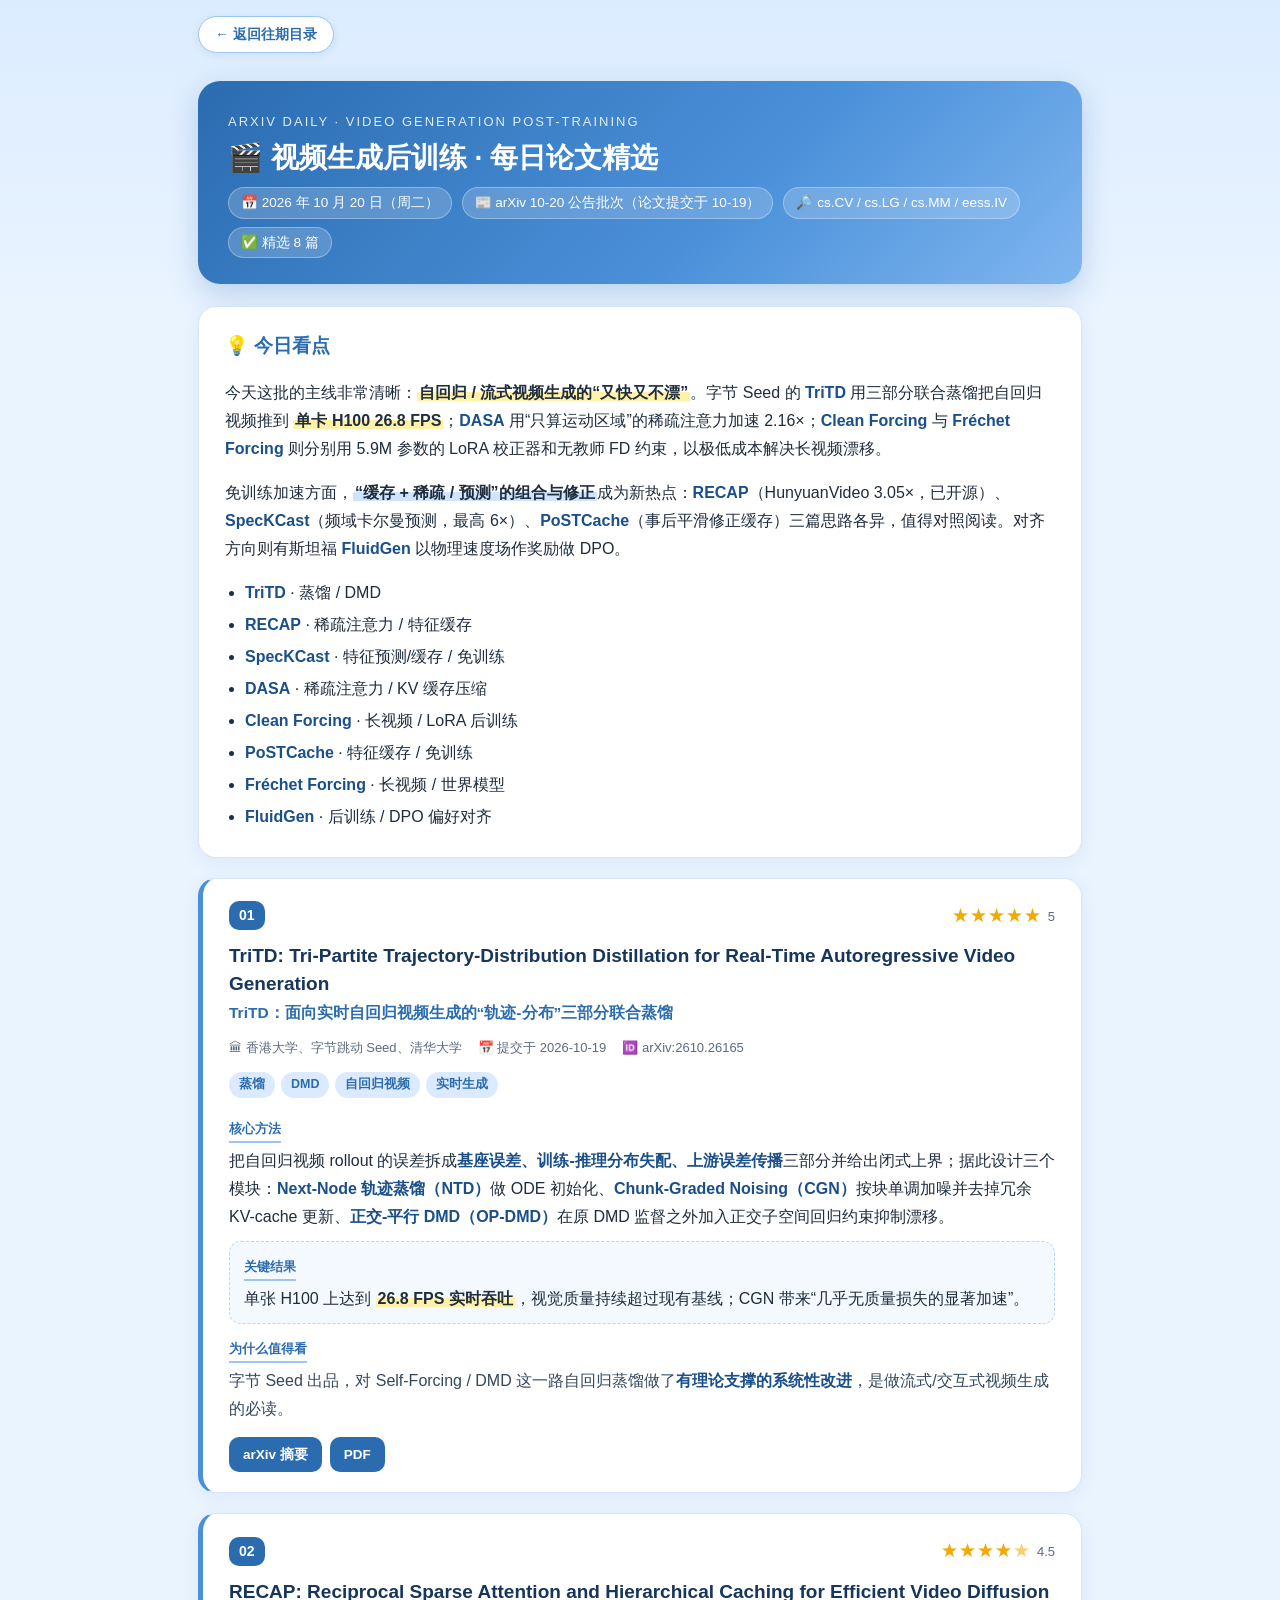
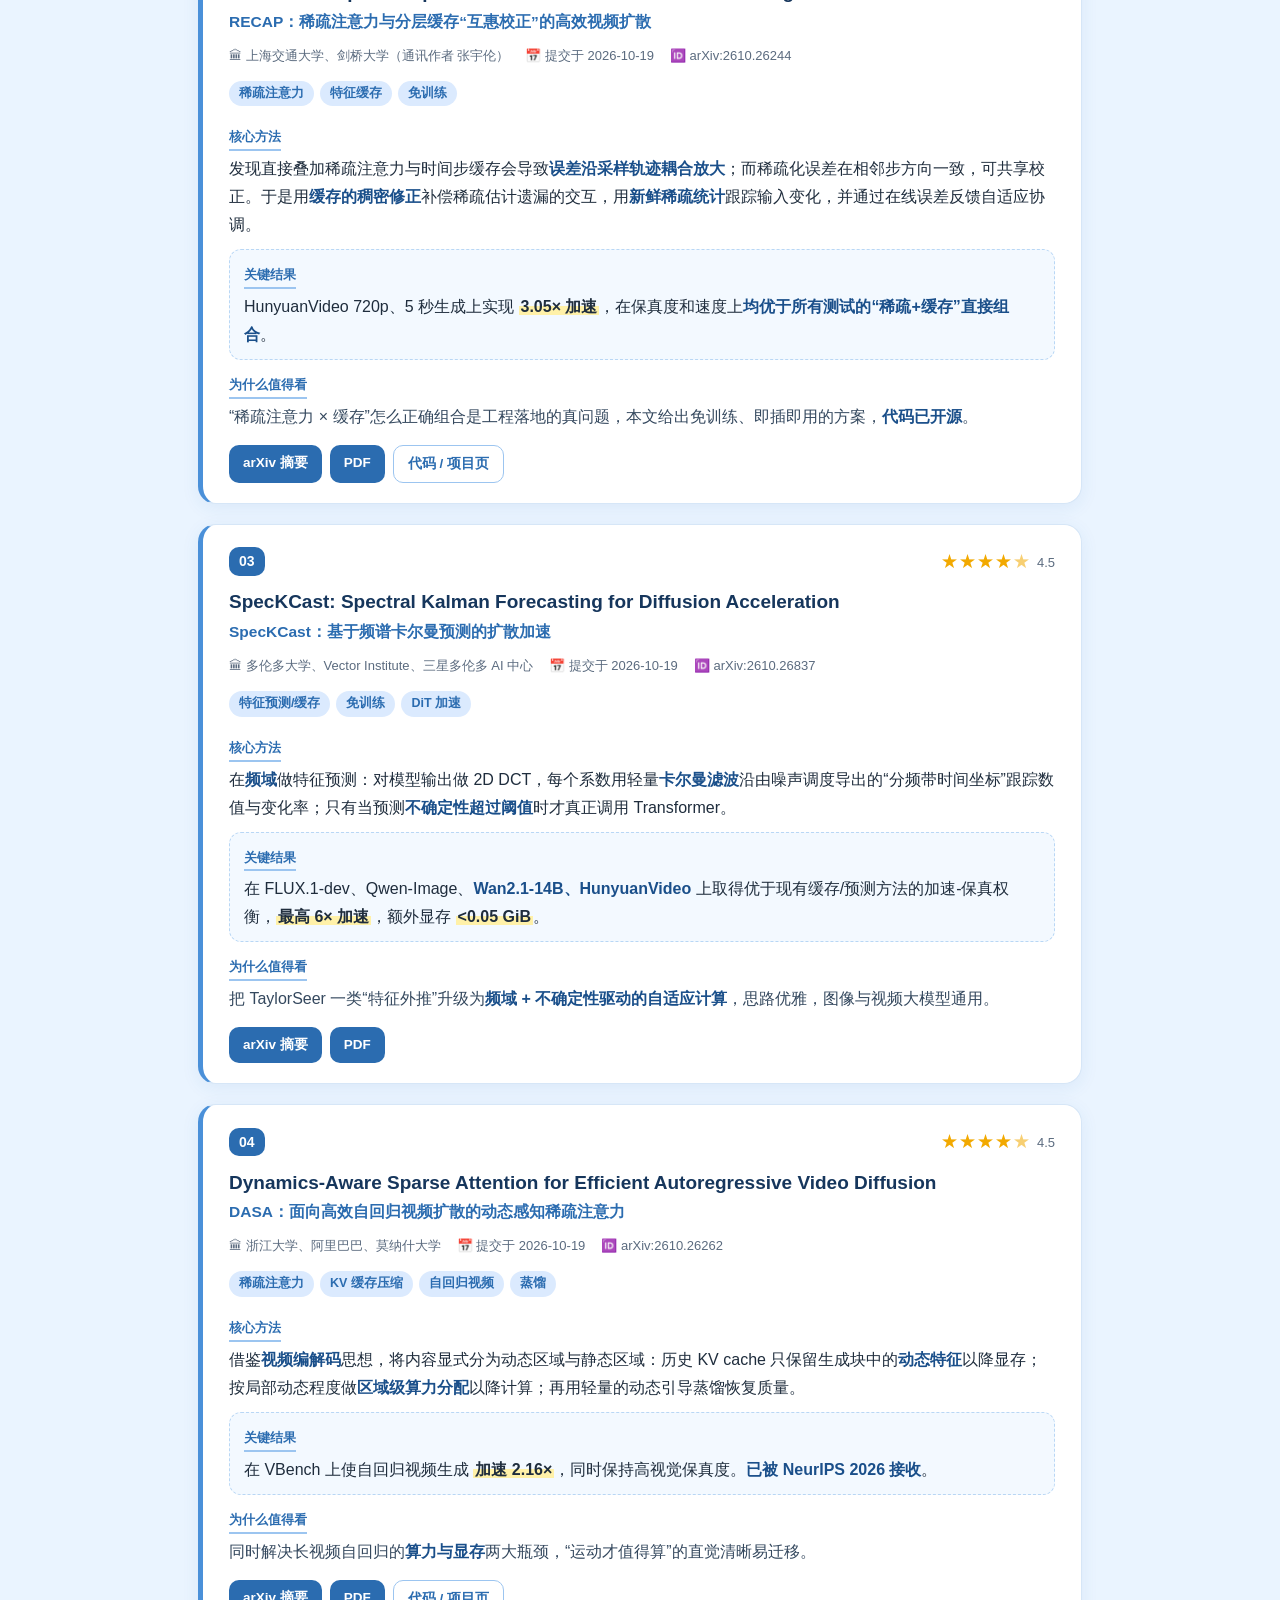
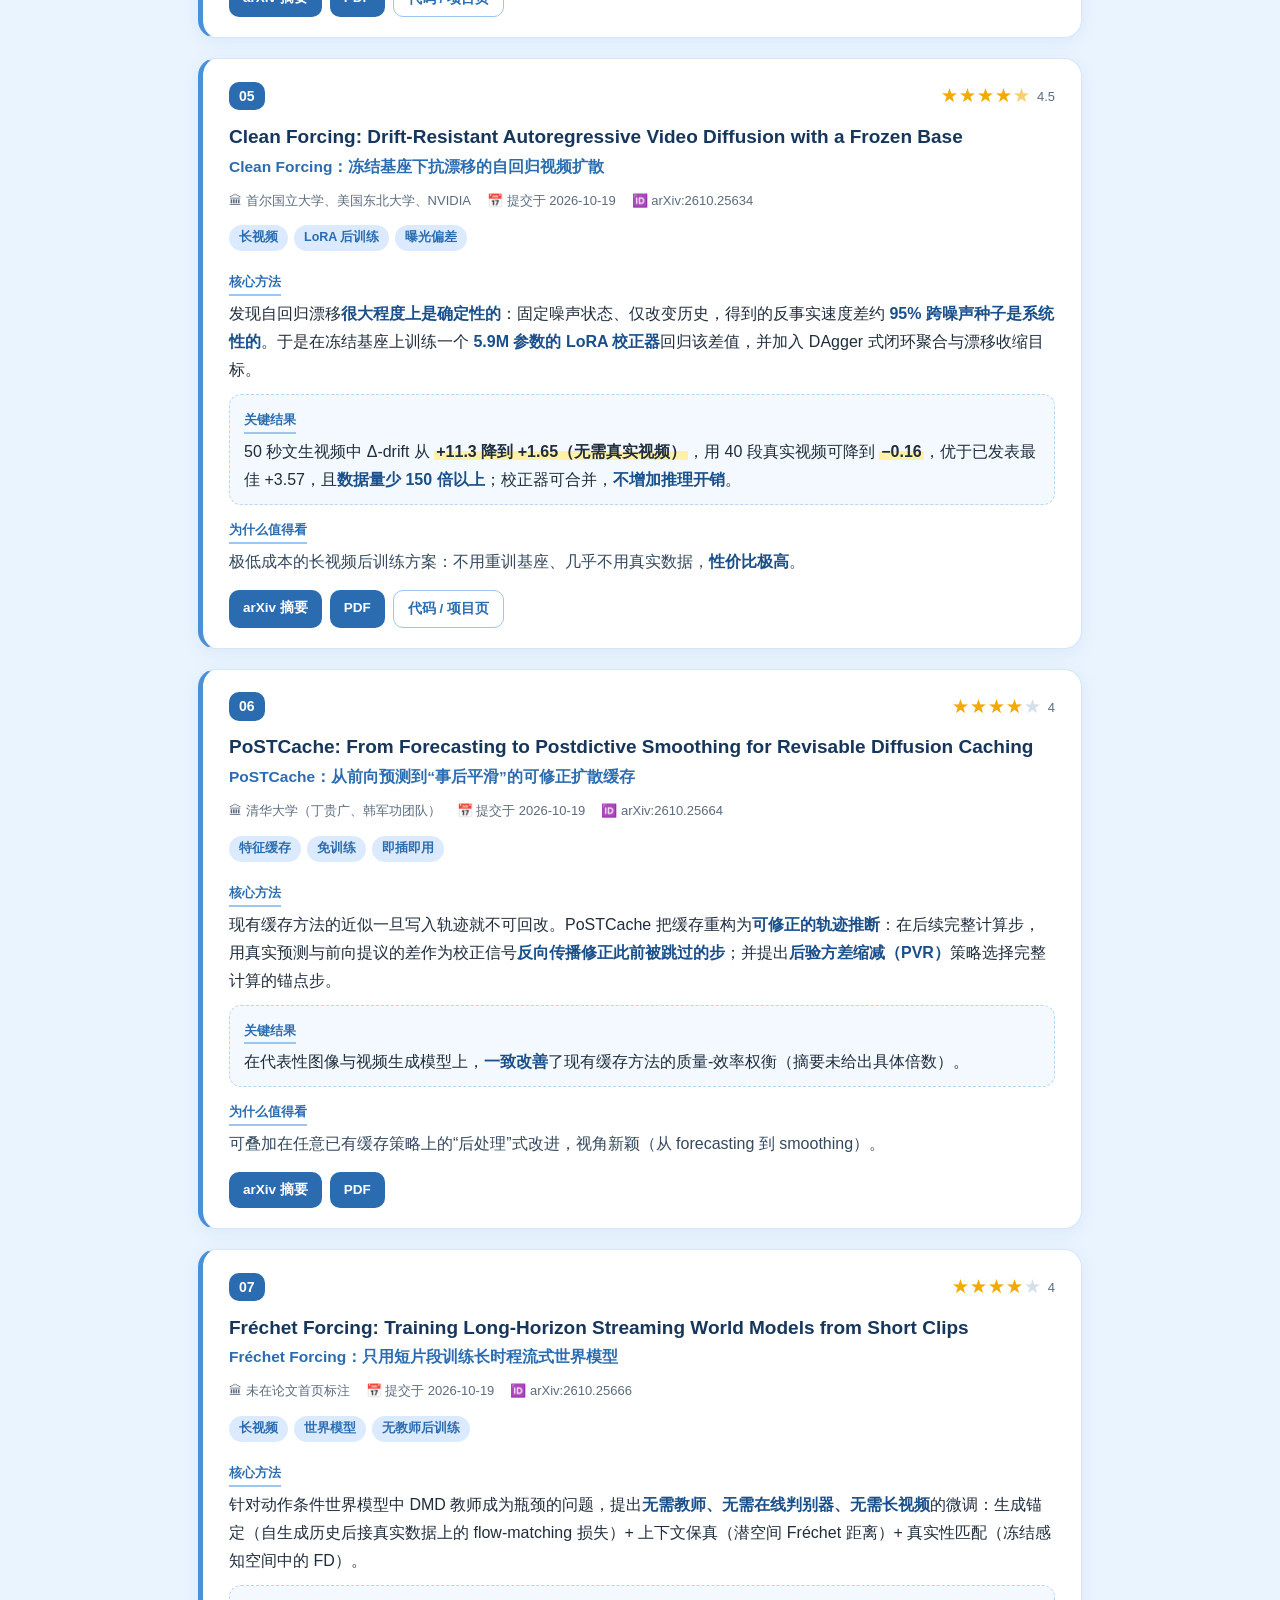
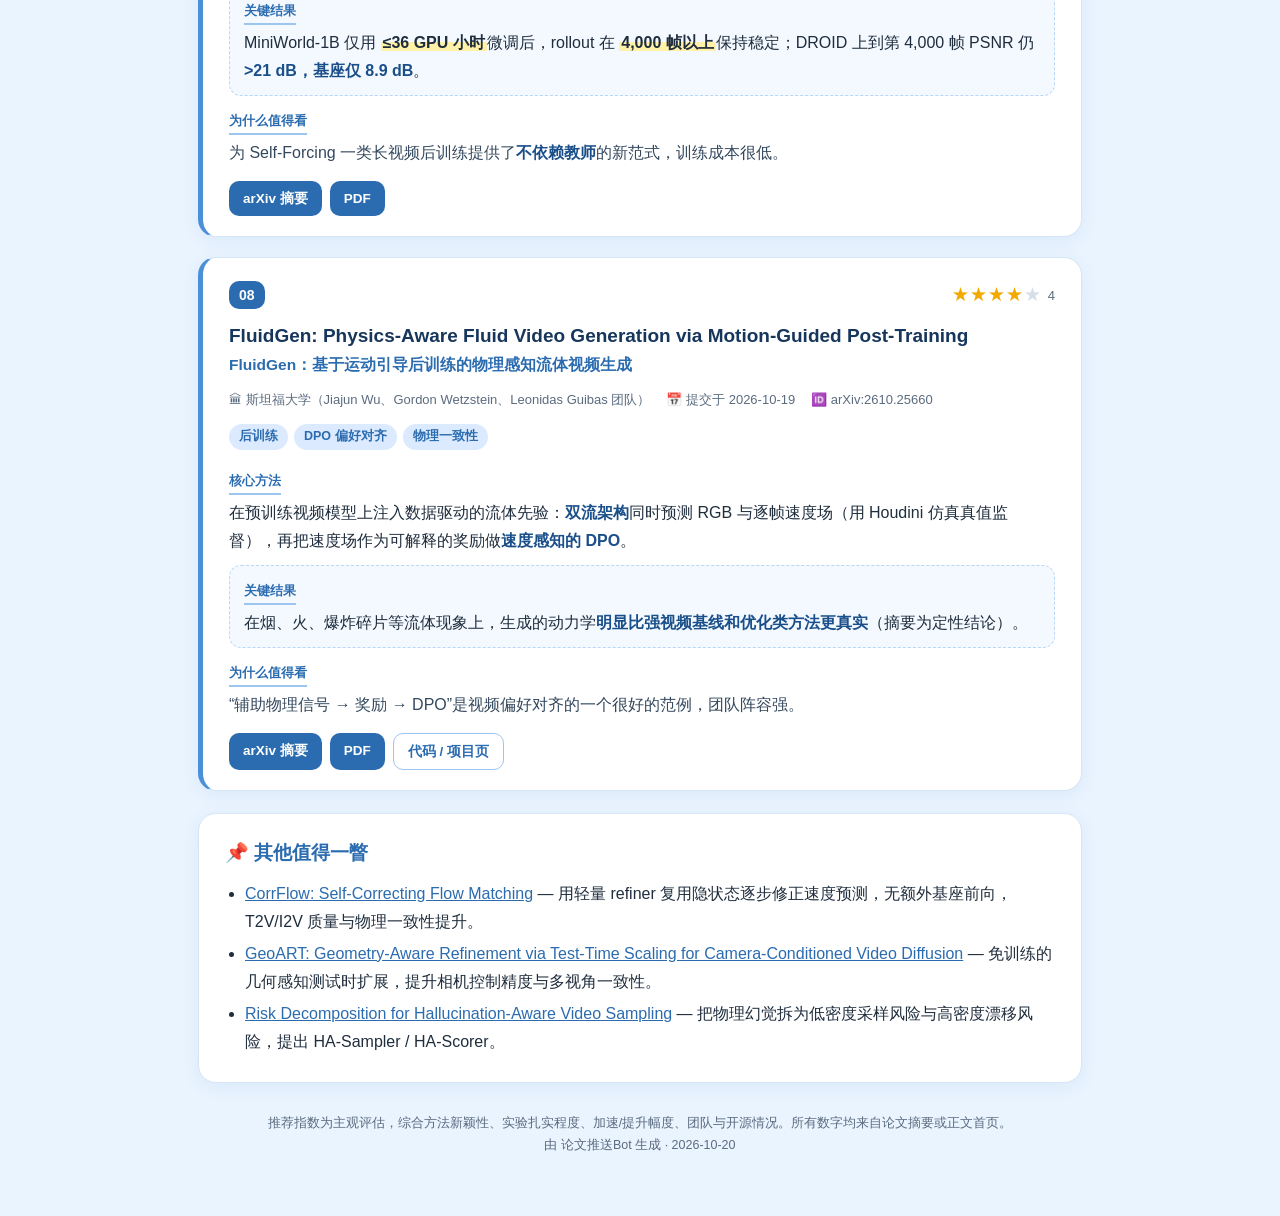
==== digests/2026-10-20.html @ 933bfbac "Initial: arXiv digest site with 2026-10-20 issue" ====
<!DOCTYPE html>
<html lang="zh-CN"><head><meta charset="utf-8"><meta name="viewport" content="width=device-width, initial-scale=1">
<title>视频生成后训练 · arXiv 每日精选 · 2026-10-20</title>
<style>
:root{--bg:#eaf4ff;--card:#fff;--blue:#2b6cb0;--blue2:#4a90d9;--soft:#dbeafe;--text:#1f2d3d;--muted:#5b6b7f;--line:#d6e6f7}
*{box-sizing:border-box}
body{margin:0;background:linear-gradient(180deg,#dcecff 0,var(--bg) 320px);color:var(--text);font-family:-apple-system,BlinkMacSystemFont,"PingFang SC","Hiragino Sans GB","Microsoft YaHei","Noto Sans CJK SC","Source Han Sans SC","Helvetica Neue",Arial,sans-serif;line-height:1.75;font-size:16px}
.wrap{max-width:920px;margin:0 auto;padding:28px 18px 60px}
header{background:linear-gradient(135deg,#2b6cb0,#4a90d9 60%,#7fb6f0);color:#fff;border-radius:22px;padding:30px 30px 26px;box-shadow:0 10px 30px rgba(43,108,176,.25)}
header .kicker{font-size:13px;letter-spacing:2px;opacity:.85}
header h1{margin:6px 0 10px;font-size:28px;line-height:1.35}
header .info{display:flex;flex-wrap:wrap;gap:8px 10px;font-size:13.5px}
header .info span{background:rgba(255,255,255,.18);border:1px solid rgba(255,255,255,.3);padding:3px 12px;border-radius:999px}
.panel{background:var(--card);border-radius:18px;padding:22px 26px;margin-top:22px;box-shadow:0 4px 18px rgba(43,108,176,.08);border:1px solid var(--line)}
.panel h2{margin:0 0 10px;font-size:19px;color:var(--blue)}
.panel ul{margin:6px 0 0;padding-left:20px} .panel li{margin:4px 0}
mark{background:linear-gradient(transparent 45%,#fff1a8 45%);color:inherit;padding:0 2px;font-weight:600}
mark.b{background:linear-gradient(transparent 45%,#cfe5ff 45%)}
b{color:#1a4f8a}
.card{background:var(--card);border-radius:18px;padding:22px 26px 20px;margin-top:20px;box-shadow:0 4px 18px rgba(43,108,176,.08);border:1px solid var(--line);border-left:5px solid var(--blue2);transition:transform .15s,box-shadow .15s}
.card:hover{transform:translateY(-2px);box-shadow:0 10px 26px rgba(43,108,176,.15)}
.card-head{display:flex;justify-content:space-between;align-items:center}
.num{font-weight:800;color:#fff;background:var(--blue);border-radius:10px;padding:2px 10px;font-size:14px}
.stars{color:#f2a900;font-size:17px;letter-spacing:1px} .stars .off{color:#d5dfea} .stars .half{opacity:.55} .stars .sc{color:var(--muted);font-size:13px;letter-spacing:0}
.en{font-size:19px;margin:12px 0 2px;line-height:1.45;color:#16365c}
.zh{font-size:15.5px;margin:0 0 10px;font-weight:600;color:var(--blue)}
.meta{display:flex;flex-wrap:wrap;gap:4px 16px;font-size:13px;color:var(--muted)}
.tags{margin:10px 0 6px}
.tag{display:inline-block;background:var(--soft);color:var(--blue);font-size:12.5px;font-weight:600;padding:2px 10px;border-radius:999px;margin:0 6px 6px 0}
.sec{margin-top:10px} .sec p{margin:2px 0 0}
.lbl{display:inline-block;font-size:12.5px;font-weight:700;color:var(--blue);border-bottom:2px solid #9cc5f0;margin-bottom:2px}
.res{background:#f3f9ff;border-radius:12px;padding:10px 14px;border:1px dashed #b9d7f5}
.why p{color:#34485e}
.links{margin-top:14px;display:flex;flex-wrap:wrap;gap:8px}
.btn{text-decoration:none;font-size:13.5px;font-weight:600;color:#fff;background:var(--blue);padding:6px 14px;border-radius:10px}
.btn:hover{background:#22578f} .btn.ghost{background:#fff;color:var(--blue);border:1px solid #9cc5f0}
.panel a{color:var(--blue)}
footer{text-align:center;color:var(--muted);font-size:12.5px;margin-top:30px}
@media (max-width:600px){body{font-size:15px} header{padding:22px 18px} header h1{font-size:22px} .card,.panel{padding:18px 16px} .en{font-size:17px}}
</style></head><body><nav class="backnav" style="max-width:920px;margin:0 auto;padding:16px 18px 0"><a href="../index.html" style="display:inline-block;text-decoration:none;color:#2b6cb0;font-weight:700;font-size:14px;background:#fff;border:1px solid #9cc5f0;border-radius:999px;padding:5px 16px;box-shadow:0 2px 8px rgba(43,108,176,.1)">← 返回往期目录</a></nav><div class="wrap">
<header>
  <div class="kicker">ARXIV DAILY · VIDEO GENERATION POST-TRAINING</div>
  <h1>🎬 视频生成后训练 · 每日论文精选</h1>
  <div class="info"><span>📅 2026 年 10 月 20 日（周二）</span><span>📰 arXiv 10-20 公告批次（论文提交于 10-19）</span><span>🔎 cs.CV / cs.LG / cs.MM / eess.IV</span><span>✅ 精选 8 篇</span></div>
</header>
<section class="panel">
  <h2>💡 今日看点</h2>
  <p>今天这批的主线非常清晰：<mark>自回归 / 流式视频生成的“又快又不漂”</mark>。字节 Seed 的 <b>TriTD</b> 用三部分联合蒸馏把自回归视频推到 <mark>单卡 H100 26.8 FPS</mark>；<b>DASA</b> 用“只算运动区域”的稀疏注意力加速 2.16×；<b>Clean Forcing</b> 与 <b>Fréchet Forcing</b> 则分别用 5.9M 参数的 LoRA 校正器和无教师 FD 约束，以极低成本解决长视频漂移。</p>
  <p>免训练加速方面，<mark class="b">“缓存 + 稀疏 / 预测”的组合与修正</mark>成为新热点：<b>RECAP</b>（HunyuanVideo 3.05×，已开源）、<b>SpecKCast</b>（频域卡尔曼预测，最高 6×）、<b>PoSTCache</b>（事后平滑修正缓存）三篇思路各异，值得对照阅读。对齐方向则有斯坦福 <b>FluidGen</b> 以物理速度场作奖励做 DPO。</p>
  <ul><li><b>TriTD</b> · 蒸馏 / DMD</li><li><b>RECAP</b> · 稀疏注意力 / 特征缓存</li><li><b>SpecKCast</b> · 特征预测/缓存 / 免训练</li><li><b>DASA</b> · 稀疏注意力 / KV 缓存压缩</li><li><b>Clean Forcing</b> · 长视频 / LoRA 后训练</li><li><b>PoSTCache</b> · 特征缓存 / 免训练</li><li><b>Fréchet Forcing</b> · 长视频 / 世界模型</li><li><b>FluidGen</b> · 后训练 / DPO 偏好对齐</li></ul>
</section>

<article class="card">
  <div class="card-head"><span class="num">01</span><div class="stars" title="推荐指数">★★★★★<span class='off'></span> <span class='sc'>5</span></div></div>
  <h2 class="en">TriTD: Tri-Partite Trajectory-Distribution Distillation for Real-Time Autoregressive Video Generation</h2>
  <h3 class="zh">TriTD：面向实时自回归视频生成的“轨迹-分布”三部分联合蒸馏</h3>
  <div class="meta"><span>🏛 香港大学、字节跳动 Seed、清华大学</span><span>📅 提交于 2026-10-19</span><span>🆔 arXiv:2610.26165</span></div>
  <div class="tags"><span class='tag'>蒸馏</span><span class='tag'>DMD</span><span class='tag'>自回归视频</span><span class='tag'>实时生成</span></div>
  <div class="sec"><div class="lbl">核心方法</div><p>把自回归视频 rollout 的误差拆成<b>基座误差、训练-推理分布失配、上游误差传播</b>三部分并给出闭式上界；据此设计三个模块：<b>Next-Node 轨迹蒸馏（NTD）</b>做 ODE 初始化、<b>Chunk-Graded Noising（CGN）</b>按块单调加噪并去掉冗余 KV-cache 更新、<b>正交-平行 DMD（OP-DMD）</b>在原 DMD 监督之外加入正交子空间回归约束抑制漂移。</p></div>
  <div class="sec res"><div class="lbl">关键结果</div><p>单张 H100 上达到 <mark>26.8 FPS 实时吞吐</mark>，视觉质量持续超过现有基线；CGN 带来“几乎无质量损失的显著加速”。</p></div>
  <div class="sec why"><div class="lbl">为什么值得看</div><p>字节 Seed 出品，对 Self-Forcing / DMD 这一路自回归蒸馏做了<b>有理论支撑的系统性改进</b>，是做流式/交互式视频生成的必读。</p></div>
  <div class="links"><a class="btn" href="https://arxiv.org/abs/2610.26165" target="_blank" rel="noopener">arXiv 摘要</a><a class="btn" href="https://arxiv.org/pdf/2610.26165" target="_blank" rel="noopener">PDF</a></div>
</article>
<article class="card">
  <div class="card-head"><span class="num">02</span><div class="stars" title="推荐指数">★★★★<span class='half'>★</span><span class='off'></span> <span class='sc'>4.5</span></div></div>
  <h2 class="en">RECAP: Reciprocal Sparse Attention and Hierarchical Caching for Efficient Video Diffusion</h2>
  <h3 class="zh">RECAP：稀疏注意力与分层缓存“互惠校正”的高效视频扩散</h3>
  <div class="meta"><span>🏛 上海交通大学、剑桥大学（通讯作者 张宇伦）</span><span>📅 提交于 2026-10-19</span><span>🆔 arXiv:2610.26244</span></div>
  <div class="tags"><span class='tag'>稀疏注意力</span><span class='tag'>特征缓存</span><span class='tag'>免训练</span></div>
  <div class="sec"><div class="lbl">核心方法</div><p>发现直接叠加稀疏注意力与时间步缓存会导致<b>误差沿采样轨迹耦合放大</b>；而稀疏化误差在相邻步方向一致，可共享校正。于是用<b>缓存的稠密修正</b>补偿稀疏估计遗漏的交互，用<b>新鲜稀疏统计</b>跟踪输入变化，并通过在线误差反馈自适应协调。</p></div>
  <div class="sec res"><div class="lbl">关键结果</div><p>HunyuanVideo 720p、5 秒生成上实现 <mark>3.05× 加速</mark>，在保真度和速度上<b>均优于所有测试的“稀疏+缓存”直接组合</b>。</p></div>
  <div class="sec why"><div class="lbl">为什么值得看</div><p>“稀疏注意力 × 缓存”怎么正确组合是工程落地的真问题，本文给出免训练、即插即用的方案，<b>代码已开源</b>。</p></div>
  <div class="links"><a class="btn" href="https://arxiv.org/abs/2610.26244" target="_blank" rel="noopener">arXiv 摘要</a><a class="btn" href="https://arxiv.org/pdf/2610.26244" target="_blank" rel="noopener">PDF</a><a class='btn ghost' href='https://github.com/lyraxtg/RECAP' target='_blank' rel='noopener'>代码 / 项目页</a></div>
</article>
<article class="card">
  <div class="card-head"><span class="num">03</span><div class="stars" title="推荐指数">★★★★<span class='half'>★</span><span class='off'></span> <span class='sc'>4.5</span></div></div>
  <h2 class="en">SpecKCast: Spectral Kalman Forecasting for Diffusion Acceleration</h2>
  <h3 class="zh">SpecKCast：基于频谱卡尔曼预测的扩散加速</h3>
  <div class="meta"><span>🏛 多伦多大学、Vector Institute、三星多伦多 AI 中心</span><span>📅 提交于 2026-10-19</span><span>🆔 arXiv:2610.26837</span></div>
  <div class="tags"><span class='tag'>特征预测/缓存</span><span class='tag'>免训练</span><span class='tag'>DiT 加速</span></div>
  <div class="sec"><div class="lbl">核心方法</div><p>在<b>频域</b>做特征预测：对模型输出做 2D DCT，每个系数用轻量<b>卡尔曼滤波</b>沿由噪声调度导出的“分频带时间坐标”跟踪数值与变化率；只有当预测<b>不确定性超过阈值</b>时才真正调用 Transformer。</p></div>
  <div class="sec res"><div class="lbl">关键结果</div><p>在 FLUX.1-dev、Qwen-Image、<b>Wan2.1-14B、HunyuanVideo</b> 上取得优于现有缓存/预测方法的加速-保真权衡，<mark>最高 6× 加速</mark>，额外显存 <mark>&lt;0.05 GiB</mark>。</p></div>
  <div class="sec why"><div class="lbl">为什么值得看</div><p>把 TaylorSeer 一类“特征外推”升级为<b>频域 + 不确定性驱动的自适应计算</b>，思路优雅，图像与视频大模型通用。</p></div>
  <div class="links"><a class="btn" href="https://arxiv.org/abs/2610.26837" target="_blank" rel="noopener">arXiv 摘要</a><a class="btn" href="https://arxiv.org/pdf/2610.26837" target="_blank" rel="noopener">PDF</a></div>
</article>
<article class="card">
  <div class="card-head"><span class="num">04</span><div class="stars" title="推荐指数">★★★★<span class='half'>★</span><span class='off'></span> <span class='sc'>4.5</span></div></div>
  <h2 class="en">Dynamics-Aware Sparse Attention for Efficient Autoregressive Video Diffusion</h2>
  <h3 class="zh">DASA：面向高效自回归视频扩散的动态感知稀疏注意力</h3>
  <div class="meta"><span>🏛 浙江大学、阿里巴巴、莫纳什大学</span><span>📅 提交于 2026-10-19</span><span>🆔 arXiv:2610.26262</span></div>
  <div class="tags"><span class='tag'>稀疏注意力</span><span class='tag'>KV 缓存压缩</span><span class='tag'>自回归视频</span><span class='tag'>蒸馏</span></div>
  <div class="sec"><div class="lbl">核心方法</div><p>借鉴<b>视频编解码</b>思想，将内容显式分为动态区域与静态区域：历史 KV cache 只保留生成块中的<b>动态特征</b>以降显存；按局部动态程度做<b>区域级算力分配</b>以降计算；再用轻量的动态引导蒸馏恢复质量。</p></div>
  <div class="sec res"><div class="lbl">关键结果</div><p>在 VBench 上使自回归视频生成 <mark>加速 2.16×</mark>，同时保持高视觉保真度。<b>已被 NeurIPS 2026 接收</b>。</p></div>
  <div class="sec why"><div class="lbl">为什么值得看</div><p>同时解决长视频自回归的<b>算力与显存</b>两大瓶颈，“运动才值得算”的直觉清晰易迁移。</p></div>
  <div class="links"><a class="btn" href="https://arxiv.org/abs/2610.26262" target="_blank" rel="noopener">arXiv 摘要</a><a class="btn" href="https://arxiv.org/pdf/2610.26262" target="_blank" rel="noopener">PDF</a><a class='btn ghost' href='https://yuanyu0.github.io/DASA/' target='_blank' rel='noopener'>代码 / 项目页</a></div>
</article>
<article class="card">
  <div class="card-head"><span class="num">05</span><div class="stars" title="推荐指数">★★★★<span class='half'>★</span><span class='off'></span> <span class='sc'>4.5</span></div></div>
  <h2 class="en">Clean Forcing: Drift-Resistant Autoregressive Video Diffusion with a Frozen Base</h2>
  <h3 class="zh">Clean Forcing：冻结基座下抗漂移的自回归视频扩散</h3>
  <div class="meta"><span>🏛 首尔国立大学、美国东北大学、NVIDIA</span><span>📅 提交于 2026-10-19</span><span>🆔 arXiv:2610.25634</span></div>
  <div class="tags"><span class='tag'>长视频</span><span class='tag'>LoRA 后训练</span><span class='tag'>曝光偏差</span></div>
  <div class="sec"><div class="lbl">核心方法</div><p>发现自回归漂移<b>很大程度上是确定性的</b>：固定噪声状态、仅改变历史，得到的反事实速度差约 <b>95% 跨噪声种子是系统性的</b>。于是在冻结基座上训练一个 <b>5.9M 参数的 LoRA 校正器</b>回归该差值，并加入 DAgger 式闭环聚合与漂移收缩目标。</p></div>
  <div class="sec res"><div class="lbl">关键结果</div><p>50 秒文生视频中 Δ-drift 从 <mark>+11.3 降到 +1.65（无需真实视频）</mark>，用 40 段真实视频可降到 <mark>−0.16</mark>，优于已发表最佳 +3.57，且<b>数据量少 150 倍以上</b>；校正器可合并，<b>不增加推理开销</b>。</p></div>
  <div class="sec why"><div class="lbl">为什么值得看</div><p>极低成本的长视频后训练方案：不用重训基座、几乎不用真实数据，<b>性价比极高</b>。</p></div>
  <div class="links"><a class="btn" href="https://arxiv.org/abs/2610.25634" target="_blank" rel="noopener">arXiv 摘要</a><a class="btn" href="https://arxiv.org/pdf/2610.25634" target="_blank" rel="noopener">PDF</a><a class='btn ghost' href='https://clean-forcing.github.io/' target='_blank' rel='noopener'>代码 / 项目页</a></div>
</article>
<article class="card">
  <div class="card-head"><span class="num">06</span><div class="stars" title="推荐指数">★★★★<span class='off'>★</span> <span class='sc'>4</span></div></div>
  <h2 class="en">PoSTCache: From Forecasting to Postdictive Smoothing for Revisable Diffusion Caching</h2>
  <h3 class="zh">PoSTCache：从前向预测到“事后平滑”的可修正扩散缓存</h3>
  <div class="meta"><span>🏛 清华大学（丁贵广、韩军功团队）</span><span>📅 提交于 2026-10-19</span><span>🆔 arXiv:2610.25664</span></div>
  <div class="tags"><span class='tag'>特征缓存</span><span class='tag'>免训练</span><span class='tag'>即插即用</span></div>
  <div class="sec"><div class="lbl">核心方法</div><p>现有缓存方法的近似一旦写入轨迹就不可回改。PoSTCache 把缓存重构为<b>可修正的轨迹推断</b>：在后续完整计算步，用真实预测与前向提议的差作为校正信号<b>反向传播修正此前被跳过的步</b>；并提出<b>后验方差缩减（PVR）</b>策略选择完整计算的锚点步。</p></div>
  <div class="sec res"><div class="lbl">关键结果</div><p>在代表性图像与视频生成模型上，<b>一致改善</b>了现有缓存方法的质量-效率权衡（摘要未给出具体倍数）。</p></div>
  <div class="sec why"><div class="lbl">为什么值得看</div><p>可叠加在任意已有缓存策略上的“后处理”式改进，视角新颖（从 forecasting 到 smoothing）。</p></div>
  <div class="links"><a class="btn" href="https://arxiv.org/abs/2610.25664" target="_blank" rel="noopener">arXiv 摘要</a><a class="btn" href="https://arxiv.org/pdf/2610.25664" target="_blank" rel="noopener">PDF</a></div>
</article>
<article class="card">
  <div class="card-head"><span class="num">07</span><div class="stars" title="推荐指数">★★★★<span class='off'>★</span> <span class='sc'>4</span></div></div>
  <h2 class="en">Fréchet Forcing: Training Long-Horizon Streaming World Models from Short Clips</h2>
  <h3 class="zh">Fréchet Forcing：只用短片段训练长时程流式世界模型</h3>
  <div class="meta"><span>🏛 未在论文首页标注</span><span>📅 提交于 2026-10-19</span><span>🆔 arXiv:2610.25666</span></div>
  <div class="tags"><span class='tag'>长视频</span><span class='tag'>世界模型</span><span class='tag'>无教师后训练</span></div>
  <div class="sec"><div class="lbl">核心方法</div><p>针对动作条件世界模型中 DMD 教师成为瓶颈的问题，提出<b>无需教师、无需在线判别器、无需长视频</b>的微调：生成锚定（自生成历史后接真实数据上的 flow-matching 损失）+ 上下文保真（潜空间 Fréchet 距离）+ 真实性匹配（冻结感知空间中的 FD）。</p></div>
  <div class="sec res"><div class="lbl">关键结果</div><p>MiniWorld-1B 仅用 <mark>≤36 GPU 小时</mark>微调后，rollout 在 <mark>4,000 帧以上</mark>保持稳定；DROID 上到第 4,000 帧 PSNR 仍 <b>&gt;21 dB，基座仅 8.9 dB</b>。</p></div>
  <div class="sec why"><div class="lbl">为什么值得看</div><p>为 Self-Forcing 一类长视频后训练提供了<b>不依赖教师</b>的新范式，训练成本很低。</p></div>
  <div class="links"><a class="btn" href="https://arxiv.org/abs/2610.25666" target="_blank" rel="noopener">arXiv 摘要</a><a class="btn" href="https://arxiv.org/pdf/2610.25666" target="_blank" rel="noopener">PDF</a></div>
</article>
<article class="card">
  <div class="card-head"><span class="num">08</span><div class="stars" title="推荐指数">★★★★<span class='off'>★</span> <span class='sc'>4</span></div></div>
  <h2 class="en">FluidGen: Physics-Aware Fluid Video Generation via Motion-Guided Post-Training</h2>
  <h3 class="zh">FluidGen：基于运动引导后训练的物理感知流体视频生成</h3>
  <div class="meta"><span>🏛 斯坦福大学（Jiajun Wu、Gordon Wetzstein、Leonidas Guibas 团队）</span><span>📅 提交于 2026-10-19</span><span>🆔 arXiv:2610.25660</span></div>
  <div class="tags"><span class='tag'>后训练</span><span class='tag'>DPO 偏好对齐</span><span class='tag'>物理一致性</span></div>
  <div class="sec"><div class="lbl">核心方法</div><p>在预训练视频模型上注入数据驱动的流体先验：<b>双流架构</b>同时预测 RGB 与逐帧速度场（用 Houdini 仿真真值监督），再把速度场作为可解释的奖励做<b>速度感知的 DPO</b>。</p></div>
  <div class="sec res"><div class="lbl">关键结果</div><p>在烟、火、爆炸碎片等流体现象上，生成的动力学<b>明显比强视频基线和优化类方法更真实</b>（摘要为定性结论）。</p></div>
  <div class="sec why"><div class="lbl">为什么值得看</div><p>“辅助物理信号 → 奖励 → DPO”是视频偏好对齐的一个很好的范例，团队阵容强。</p></div>
  <div class="links"><a class="btn" href="https://arxiv.org/abs/2610.25660" target="_blank" rel="noopener">arXiv 摘要</a><a class="btn" href="https://arxiv.org/pdf/2610.25660" target="_blank" rel="noopener">PDF</a><a class='btn ghost' href='https://y-zheng18.github.io/FluidGen/' target='_blank' rel='noopener'>代码 / 项目页</a></div>
</article>
<section class="panel">
  <h2>📌 其他值得一瞥</h2>
  <ul><li><a href='https://arxiv.org/abs/2610.24750' target='_blank' rel='noopener'>CorrFlow: Self-Correcting Flow Matching</a> — 用轻量 refiner 复用隐状态逐步修正速度预测，无额外基座前向，T2V/I2V 质量与物理一致性提升。</li><li><a href='https://arxiv.org/abs/2610.25273' target='_blank' rel='noopener'>GeoART: Geometry-Aware Refinement via Test-Time Scaling for Camera-Conditioned Video Diffusion</a> — 免训练的几何感知测试时扩展，提升相机控制精度与多视角一致性。</li><li><a href='https://arxiv.org/abs/2610.26069' target='_blank' rel='noopener'>Risk Decomposition for Hallucination-Aware Video Sampling</a> — 把物理幻觉拆为低密度采样风险与高密度漂移风险，提出 HA-Sampler / HA-Scorer。</li></ul>
</section>
<footer>推荐指数为主观评估，综合方法新颖性、实验扎实程度、加速/提升幅度、团队与开源情况。所有数字均来自论文摘要或正文首页。<br>由 论文推送Bot 生成 · 2026-10-20</footer>
</div></body></html>
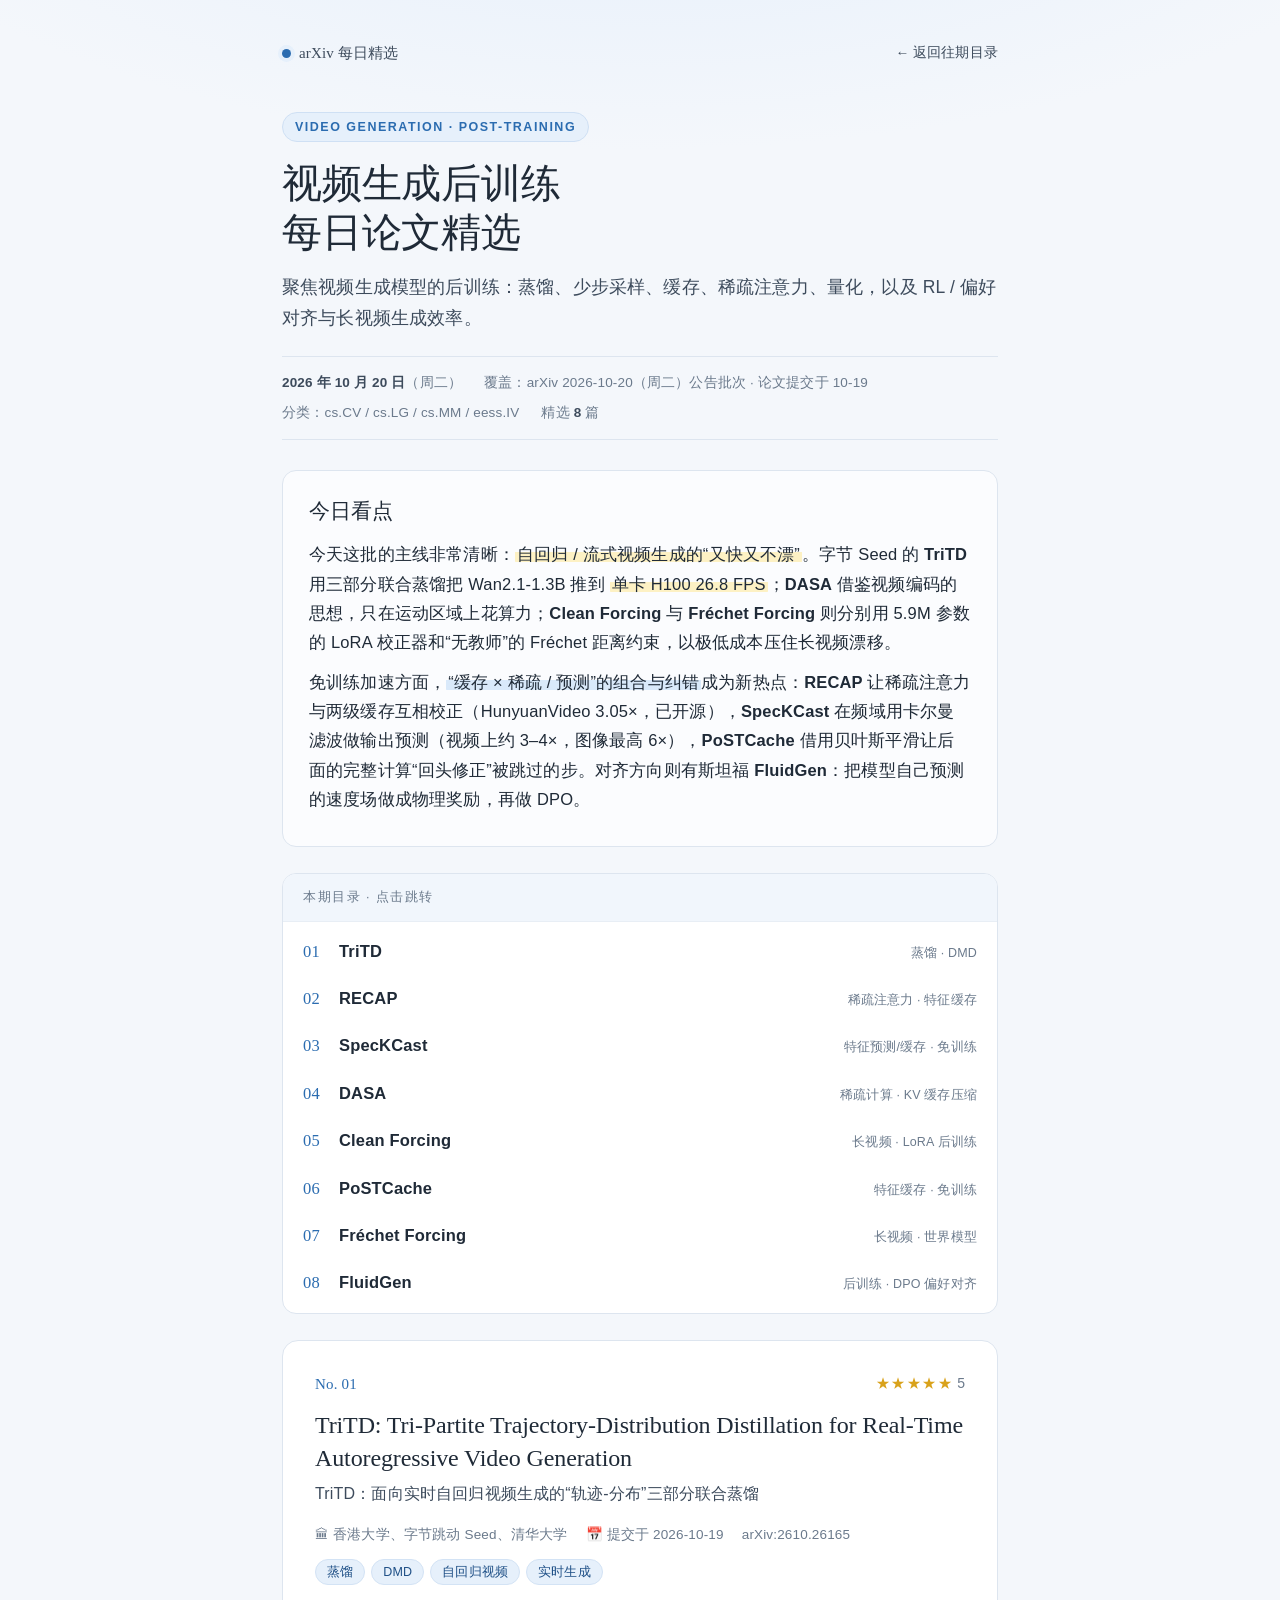
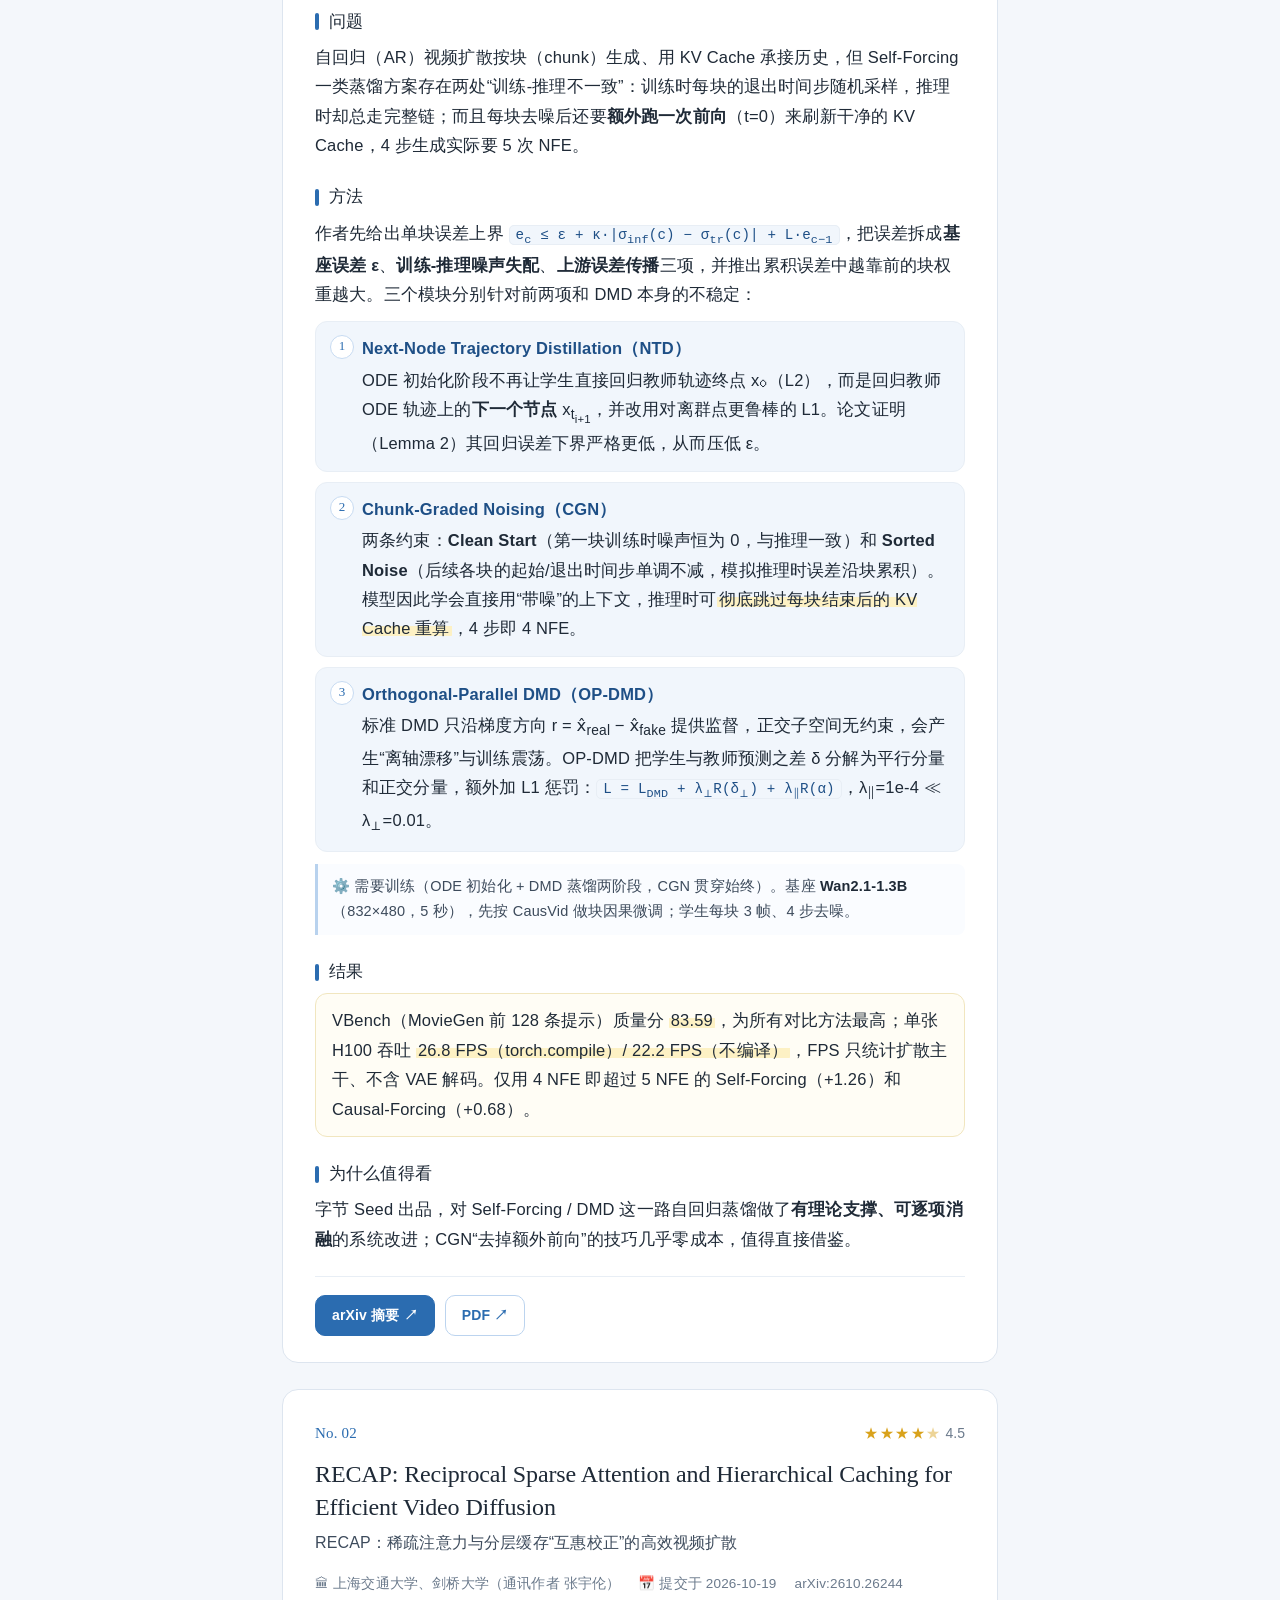
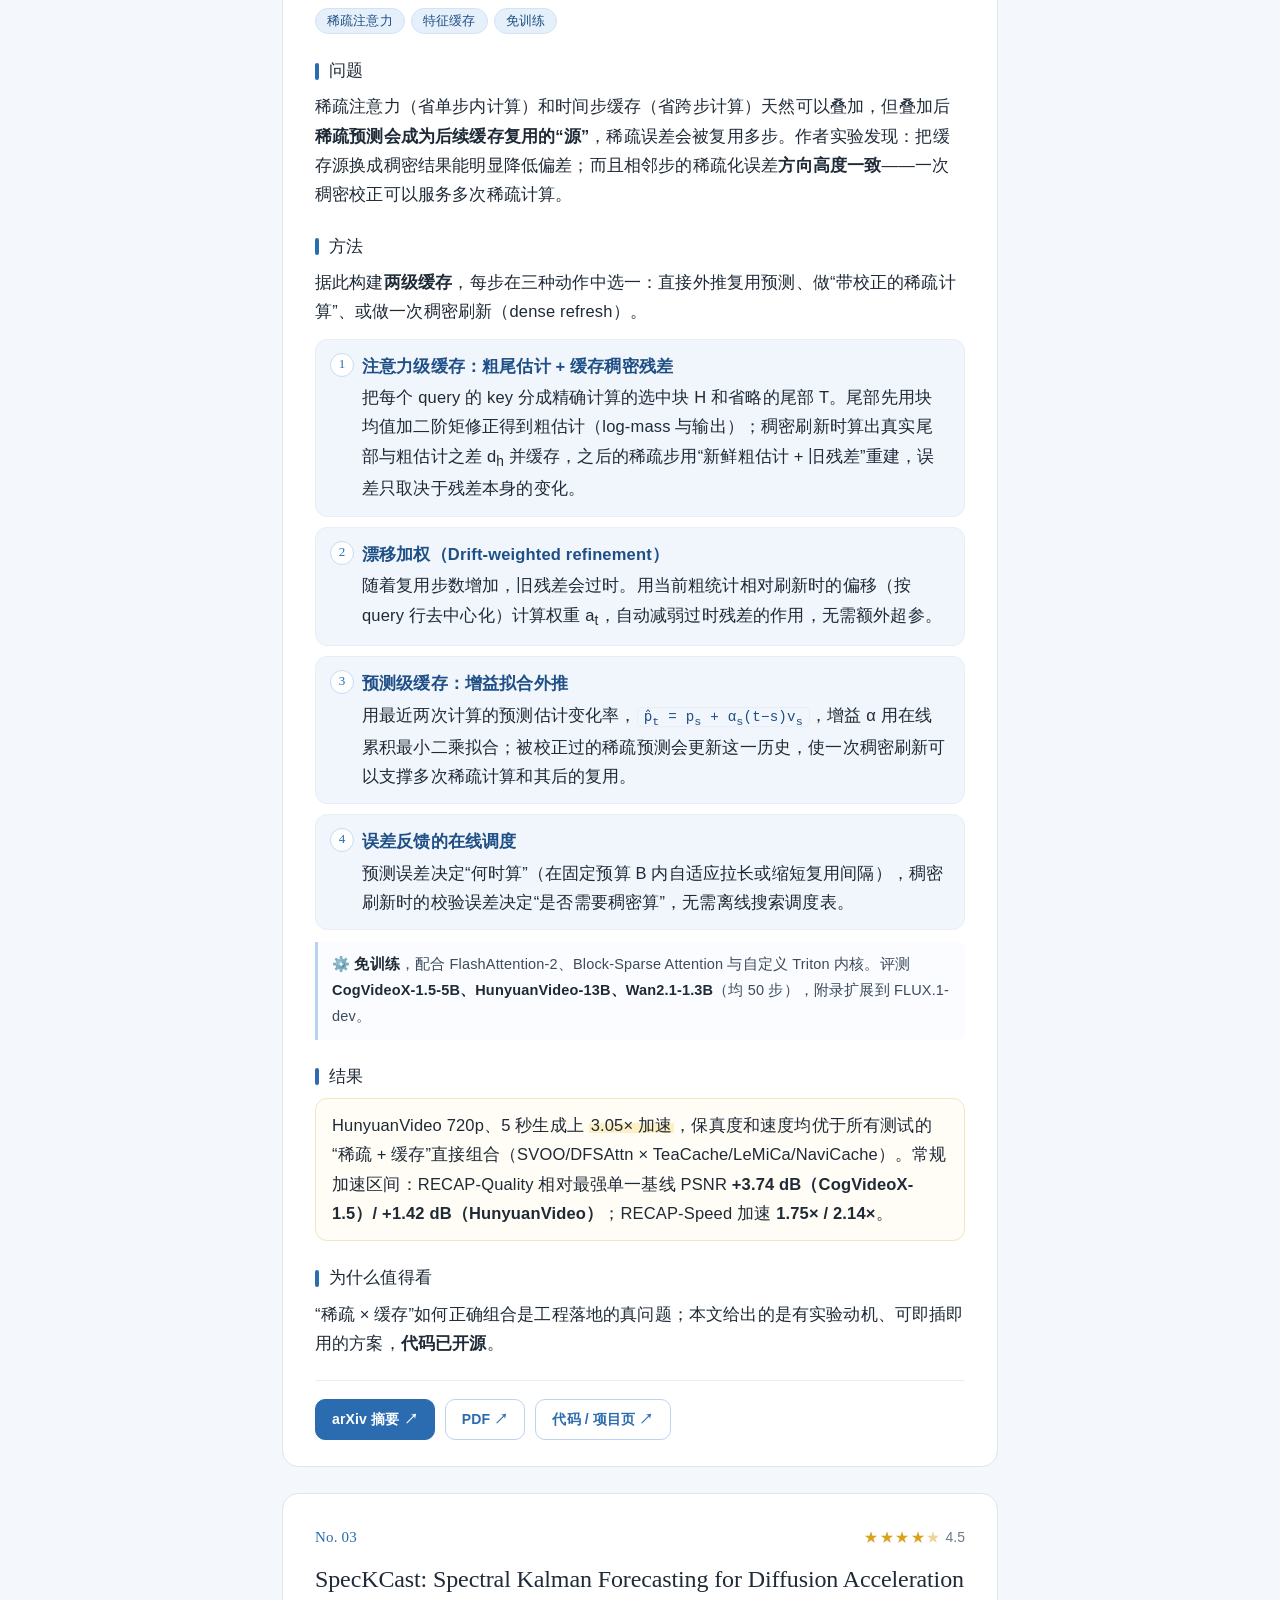
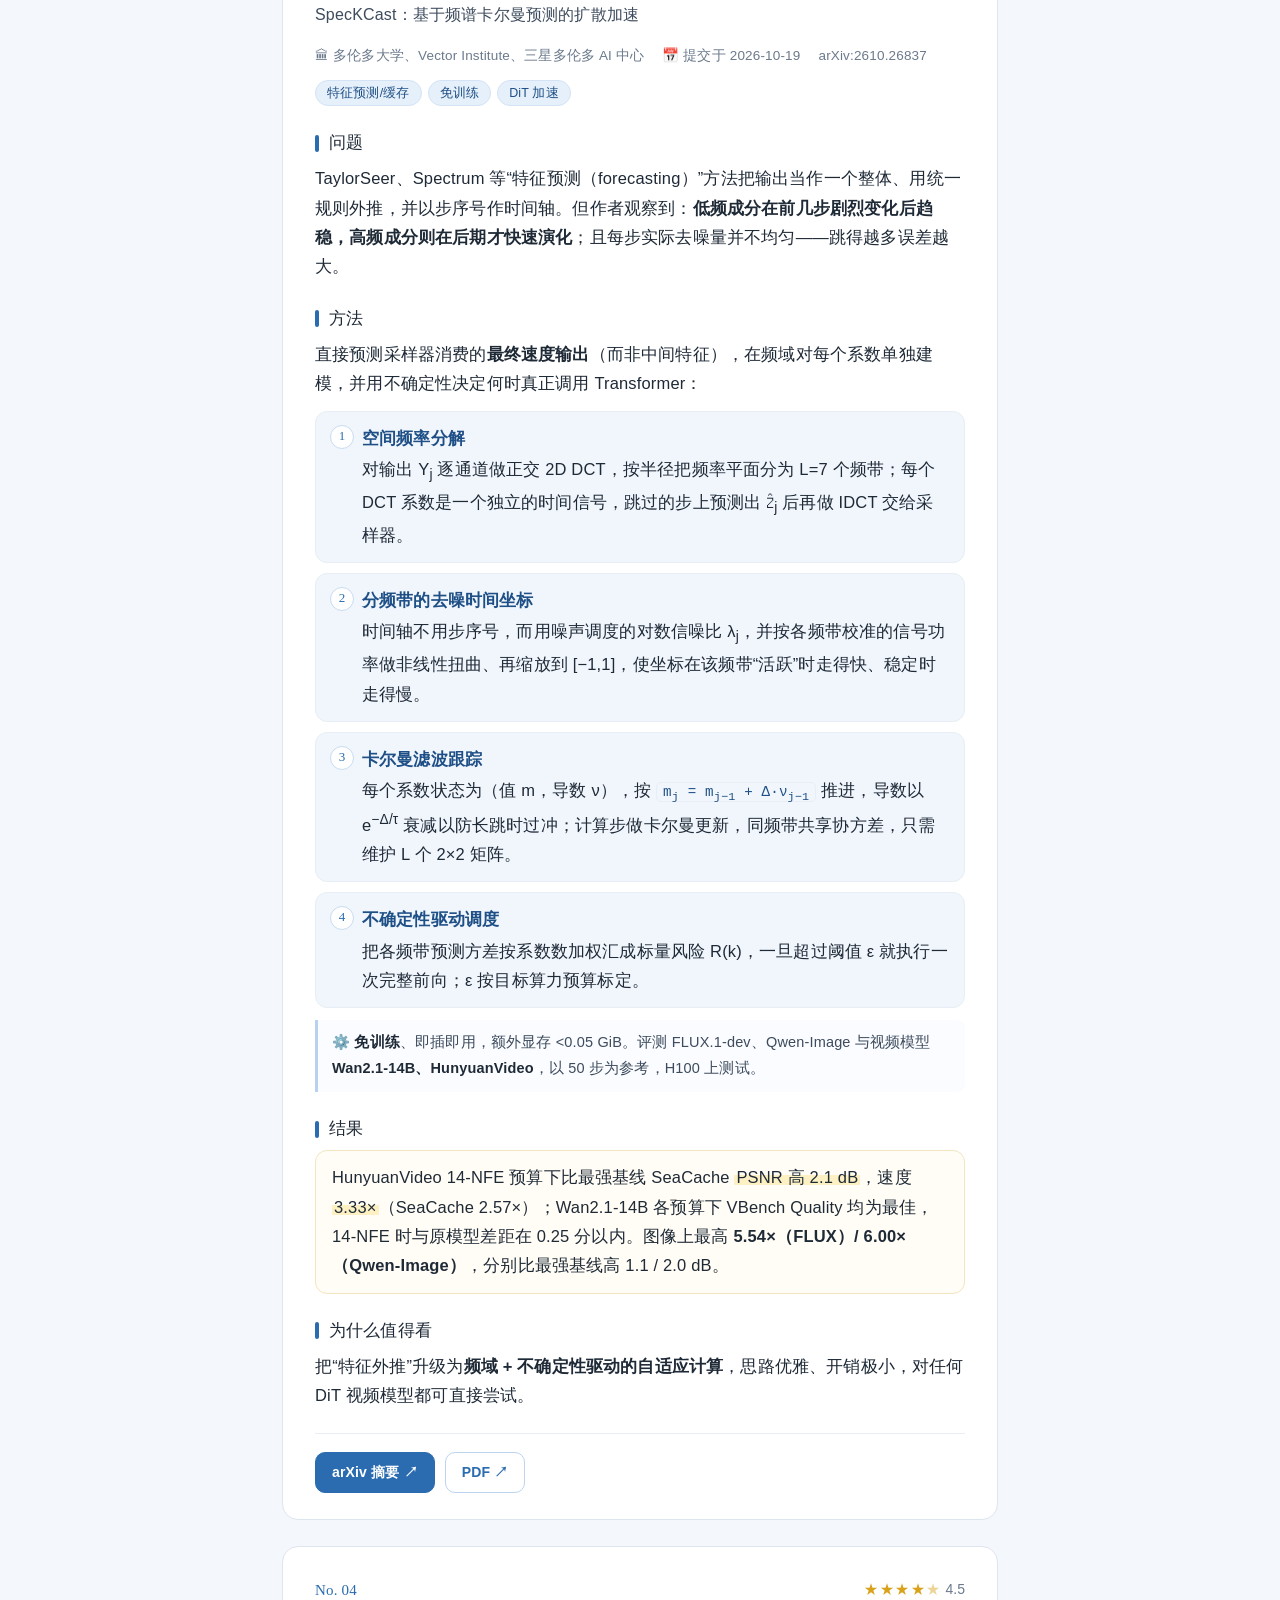
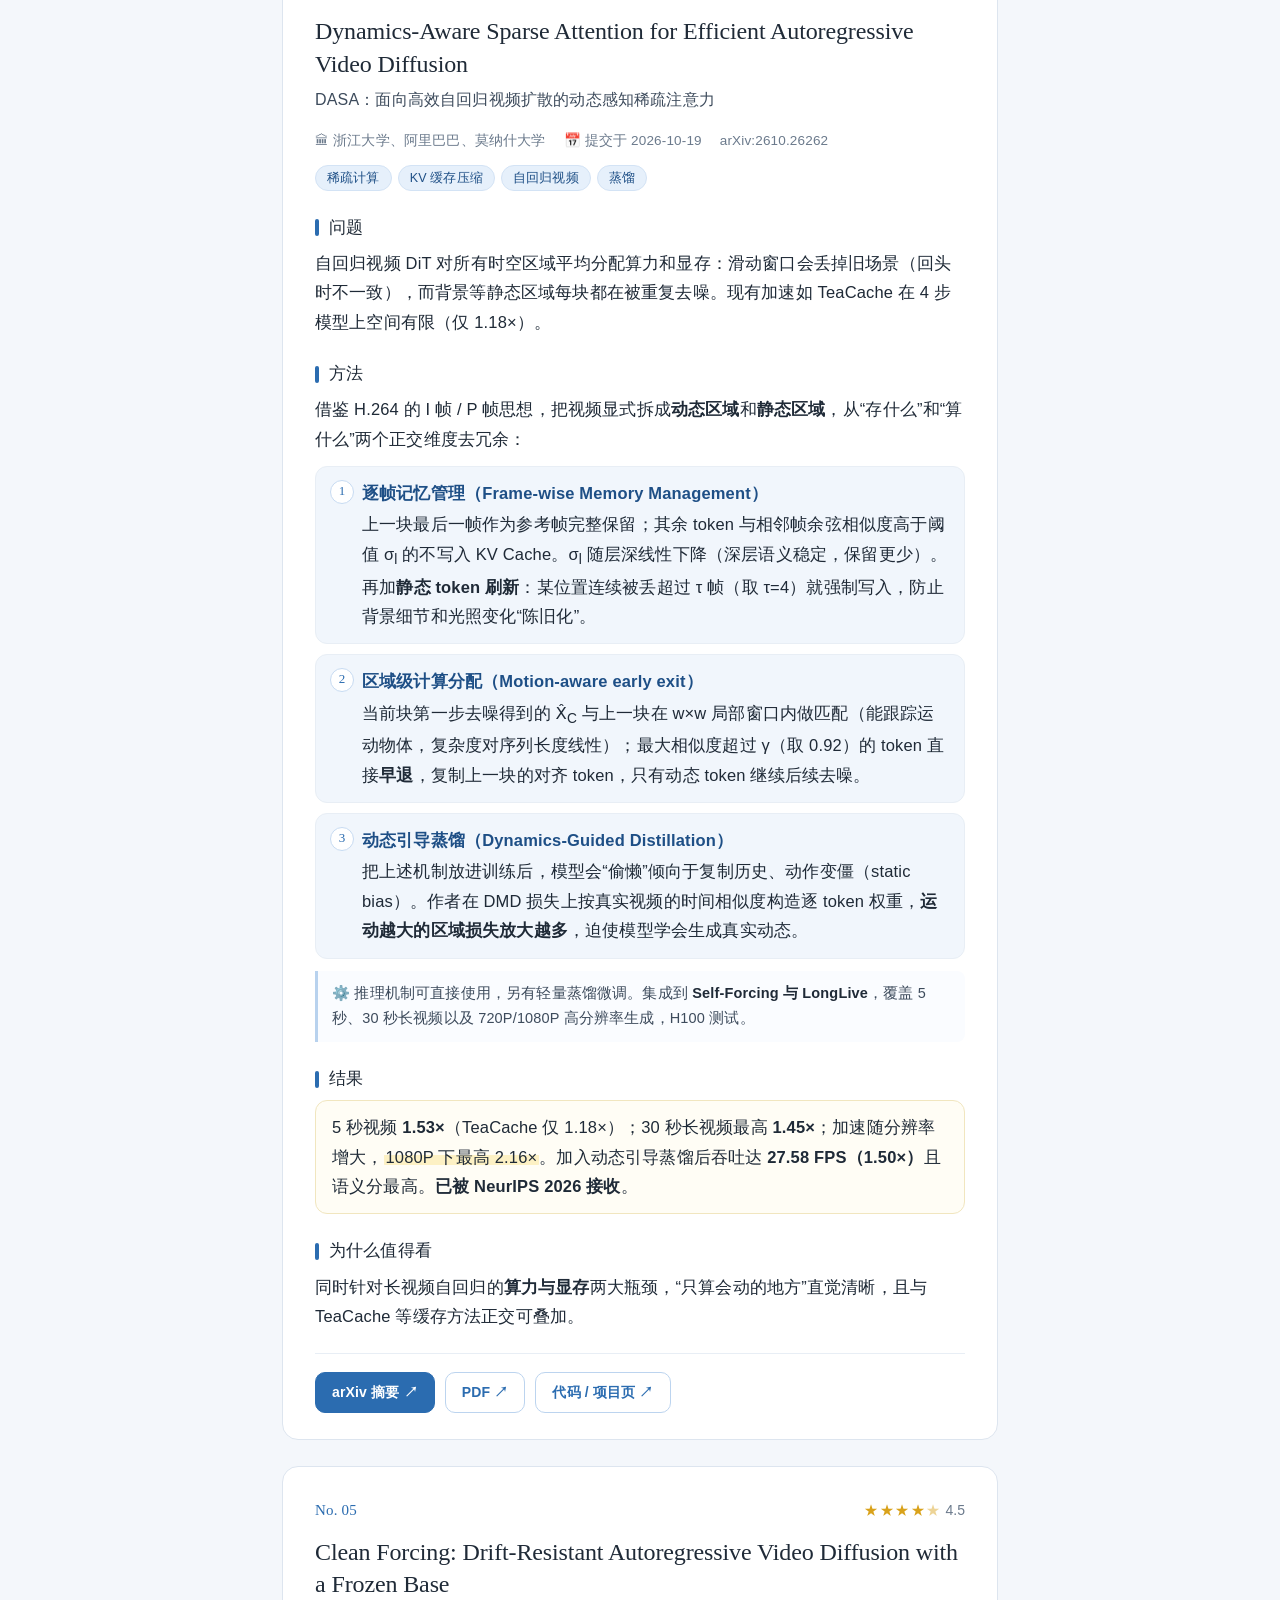
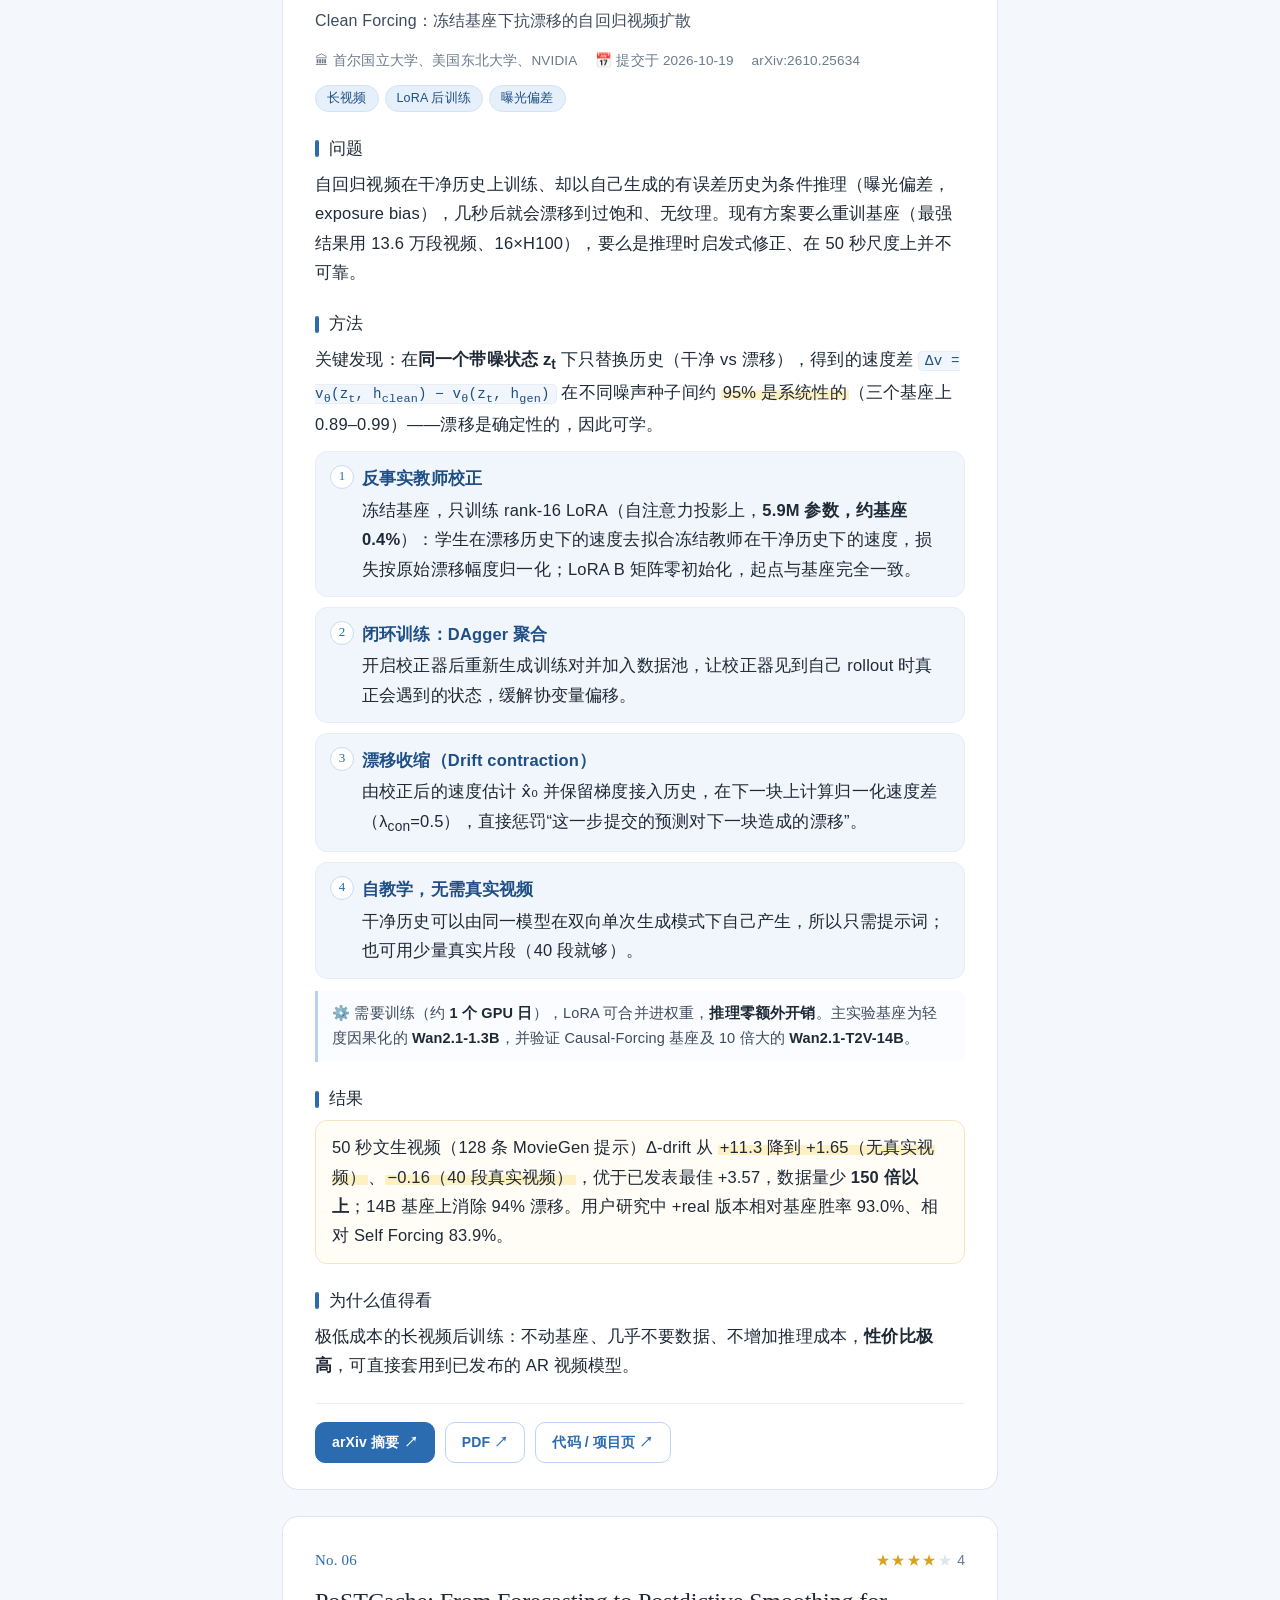
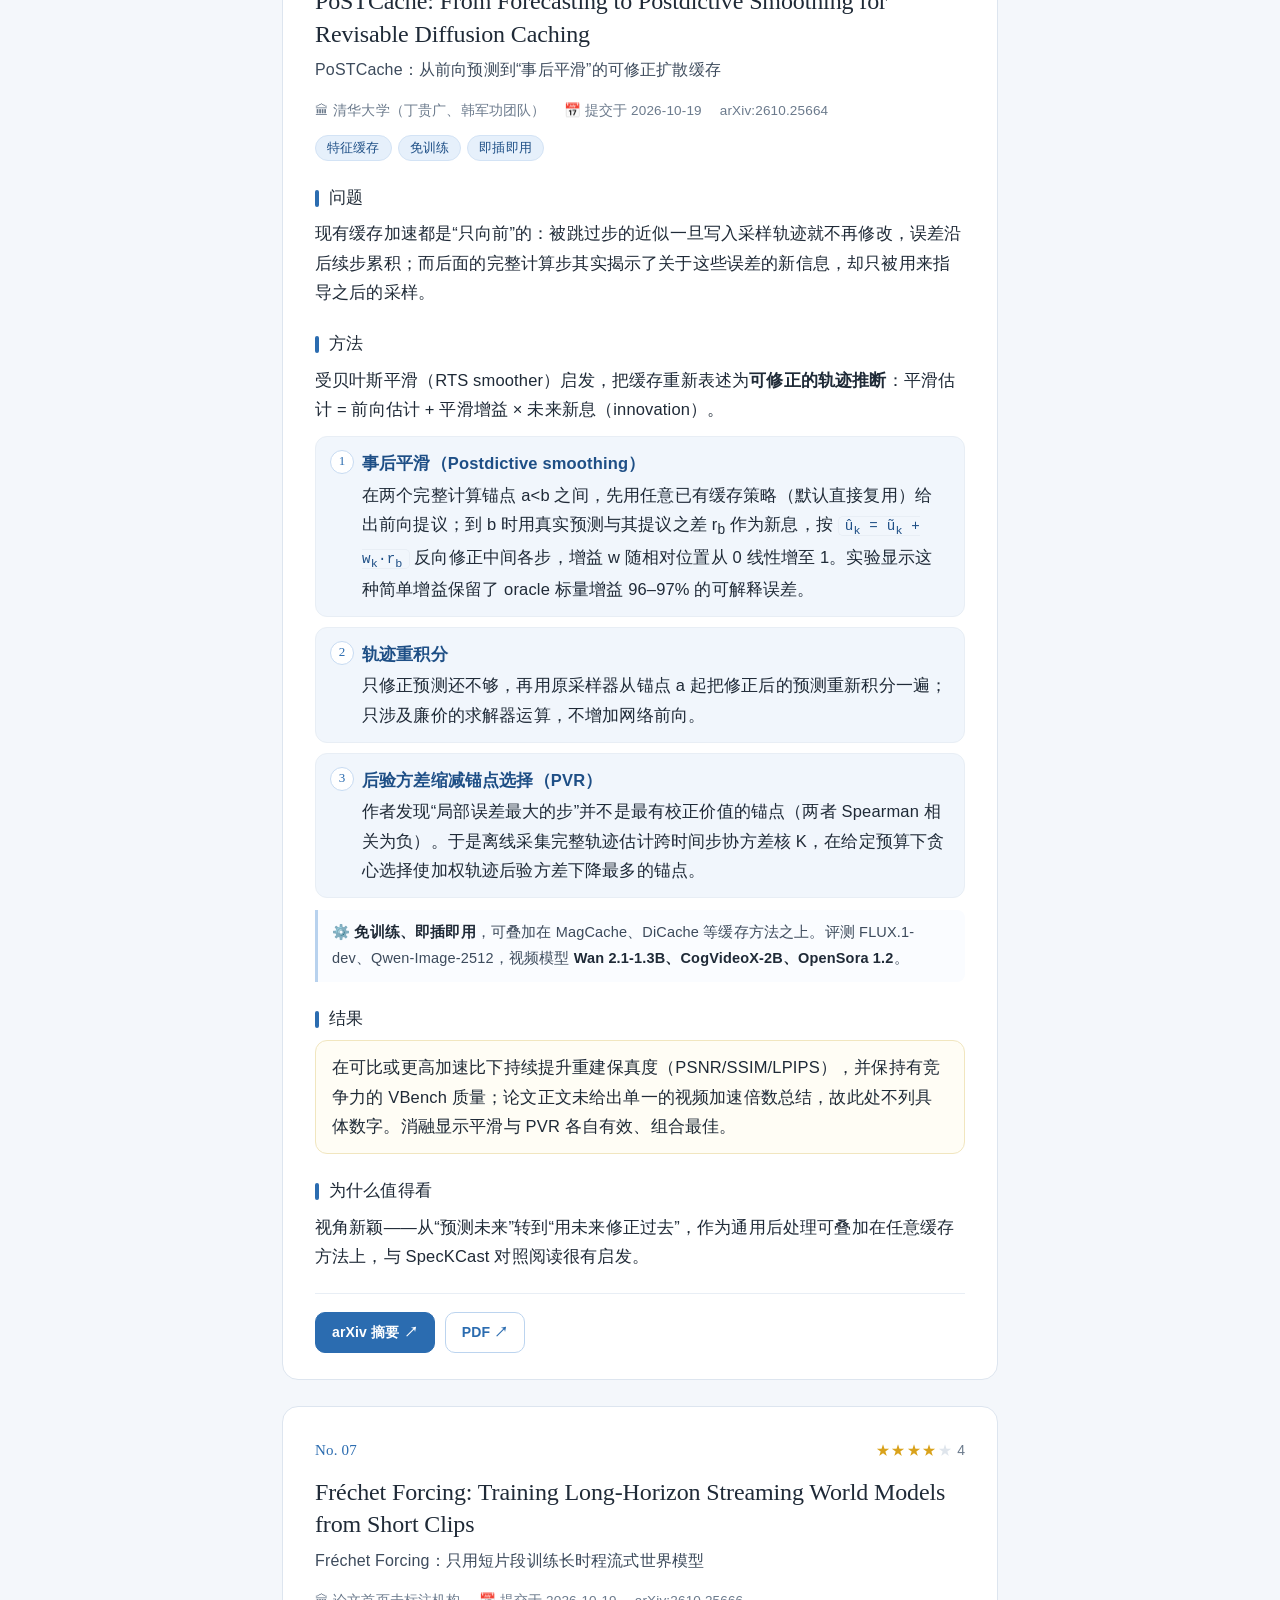
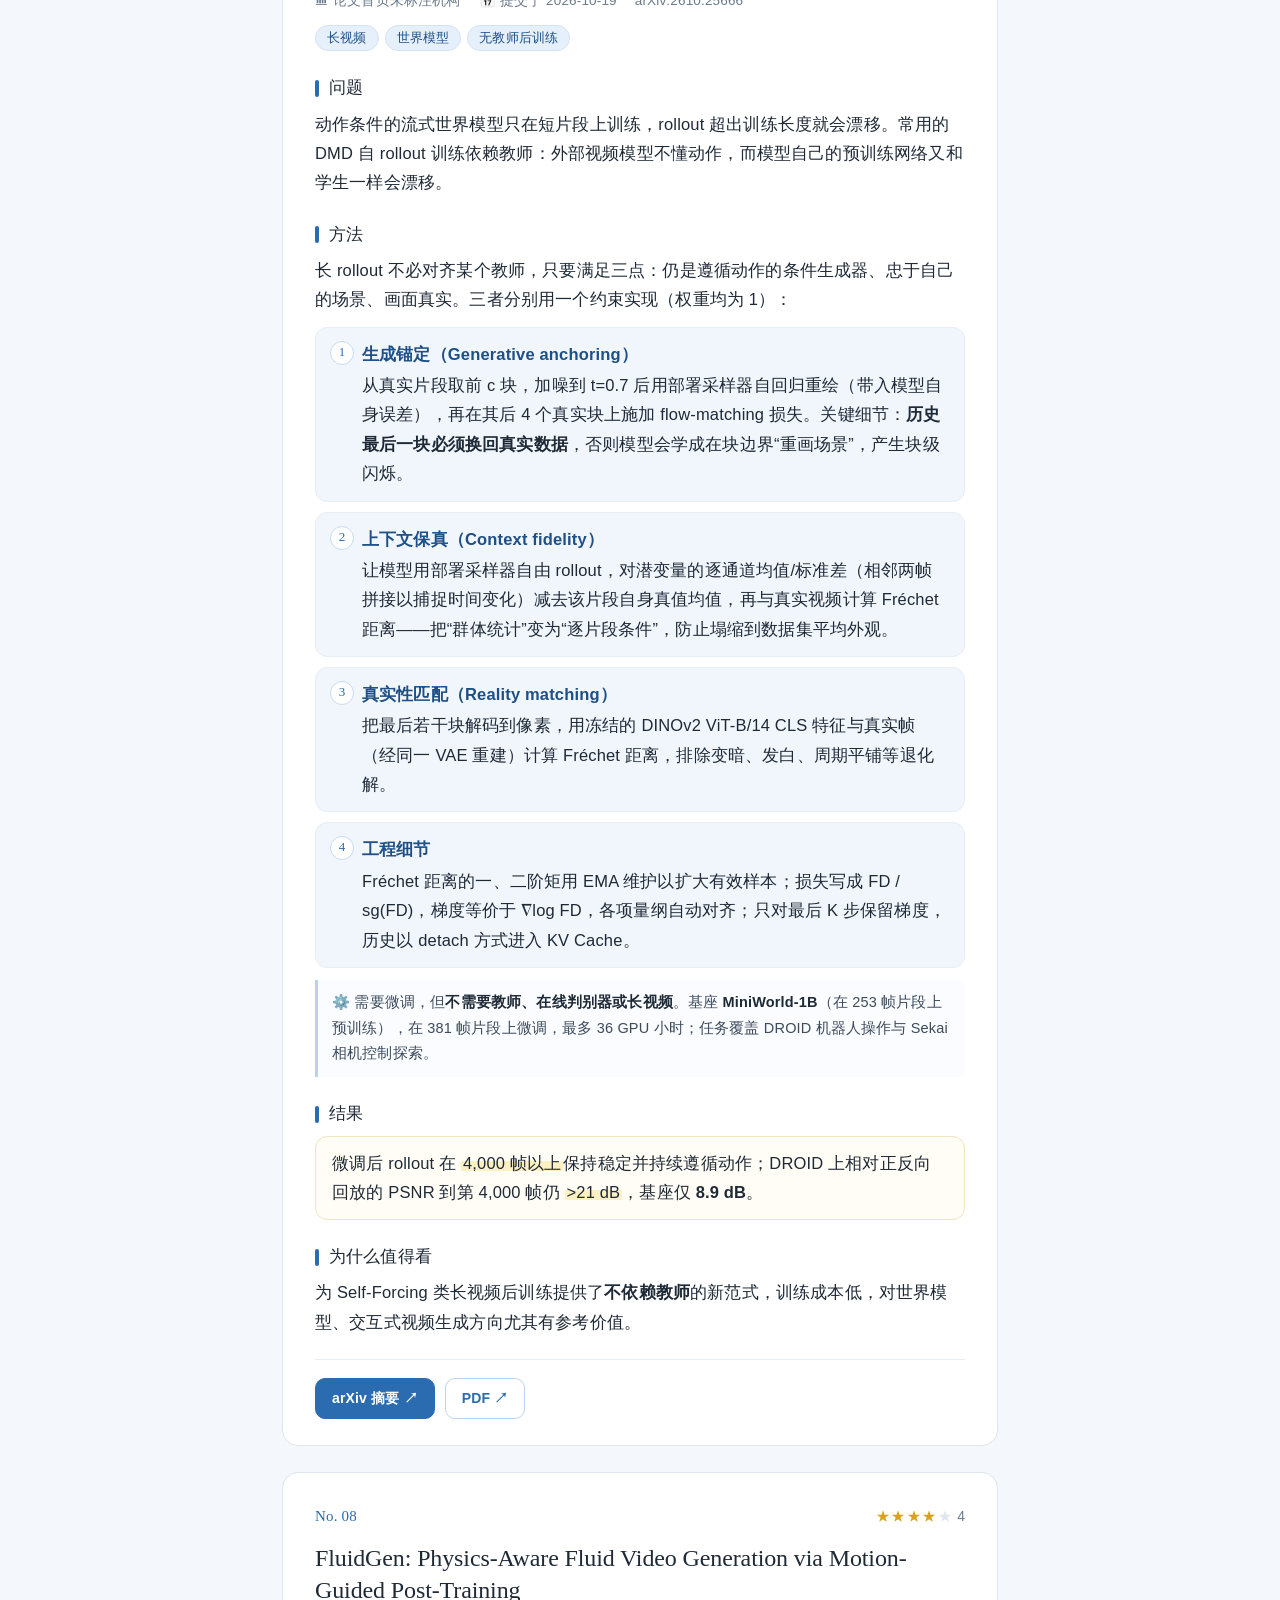
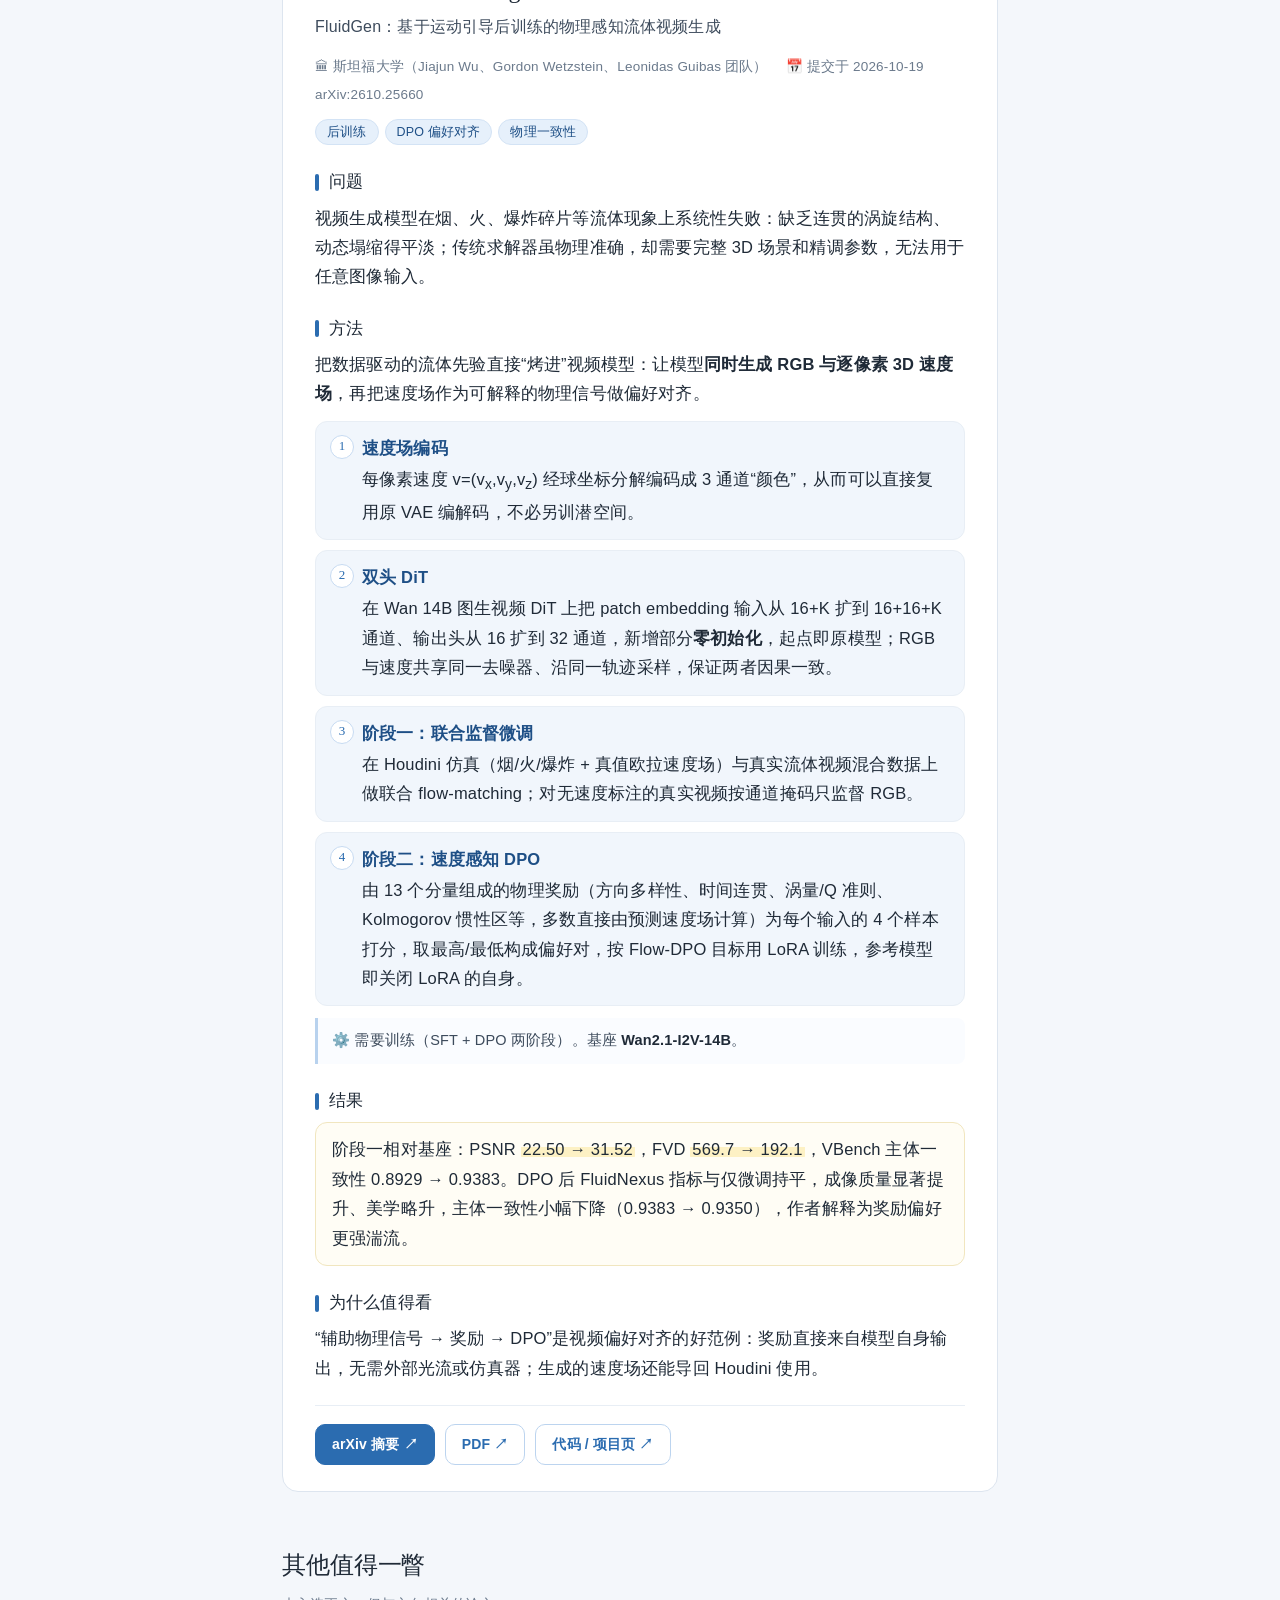
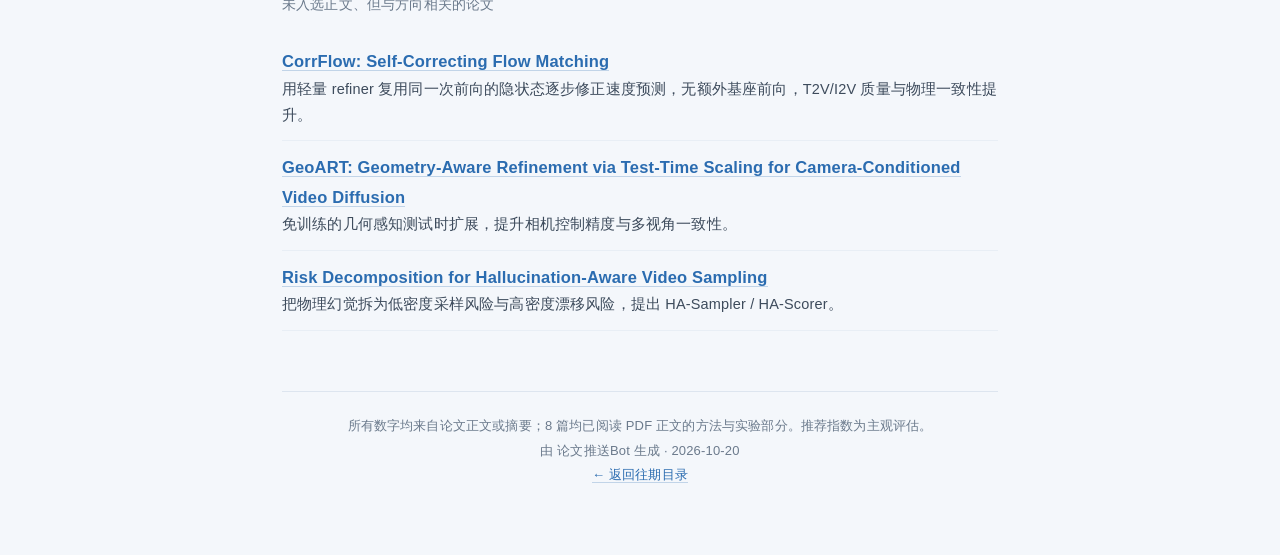
==== commit af16adb7: "Redesign (Claude-style, light blue) + JSON template pipeline; rewrite 2026-10-20 with detailed metho" ====
--- a/digests/2026-10-20.html
+++ b/digests/2026-10-20.html
@@ -1,146 +1,223 @@
 <!DOCTYPE html>
-<html lang="zh-CN"><head><meta charset="utf-8"><meta name="viewport" content="width=device-width, initial-scale=1">
-<title>视频生成后训练 · arXiv 每日精选 · 2026-10-20</title>
-<style>
-:root{--bg:#eaf4ff;--card:#fff;--blue:#2b6cb0;--blue2:#4a90d9;--soft:#dbeafe;--text:#1f2d3d;--muted:#5b6b7f;--line:#d6e6f7}
+<html lang="zh-CN"><head><meta charset="utf-8"><meta name="viewport" content="width=device-width, initial-scale=1"><title>视频生成后训练 · arXiv 每日精选 · 2026-10-20</title><style>
+/* 共享样式：Claude 风格（温和、克制、阅读感）+ 淡蓝色调。由 scripts/*.py 内联进页面。 */
+:root{
+  --bg:#f4f7fb; --paper:#fbfcfe; --card:#ffffff;
+  --ink:#1f2a37; --ink2:#3d4b5c; --muted:#6b7a8c; --faint:#94a3b4;
+  --line:#dde5ef; --line2:#e8eef5;
+  --blue:#2b6cb0; --blue-d:#1e4f86; --blue-l:#e6f0fb; --blue-ll:#f1f6fc;
+  --mark-y:#fdf1c4; --mark-b:#d9e9fa;
+  --serif:"Tiempos Headline","Tiempos","Source Serif 4","Source Serif Pro",Georgia,"Noto Serif SC","Noto Serif CJK SC","Songti SC","STSong","SimSun",serif;
+  --sans:-apple-system,BlinkMacSystemFont,"Segoe UI","PingFang SC","Hiragino Sans GB","Noto Sans SC","Noto Sans CJK SC","Microsoft YaHei","Helvetica Neue",Arial,sans-serif;
+  --mono:"SF Mono","JetBrains Mono",Menlo,Consolas,"Noto Sans Mono CJK SC",monospace;
+}
 *{box-sizing:border-box}
-body{margin:0;background:linear-gradient(180deg,#dcecff 0,var(--bg) 320px);color:var(--text);font-family:-apple-system,BlinkMacSystemFont,"PingFang SC","Hiragino Sans GB","Microsoft YaHei","Noto Sans CJK SC","Source Han Sans SC","Helvetica Neue",Arial,sans-serif;line-height:1.75;font-size:16px}
-.wrap{max-width:920px;margin:0 auto;padding:28px 18px 60px}
-header{background:linear-gradient(135deg,#2b6cb0,#4a90d9 60%,#7fb6f0);color:#fff;border-radius:22px;padding:30px 30px 26px;box-shadow:0 10px 30px rgba(43,108,176,.25)}
-header .kicker{font-size:13px;letter-spacing:2px;opacity:.85}
-header h1{margin:6px 0 10px;font-size:28px;line-height:1.35}
-header .info{display:flex;flex-wrap:wrap;gap:8px 10px;font-size:13.5px}
-header .info span{background:rgba(255,255,255,.18);border:1px solid rgba(255,255,255,.3);padding:3px 12px;border-radius:999px}
-.panel{background:var(--card);border-radius:18px;padding:22px 26px;margin-top:22px;box-shadow:0 4px 18px rgba(43,108,176,.08);border:1px solid var(--line)}
-.panel h2{margin:0 0 10px;font-size:19px;color:var(--blue)}
-.panel ul{margin:6px 0 0;padding-left:20px} .panel li{margin:4px 0}
-mark{background:linear-gradient(transparent 45%,#fff1a8 45%);color:inherit;padding:0 2px;font-weight:600}
-mark.b{background:linear-gradient(transparent 45%,#cfe5ff 45%)}
-b{color:#1a4f8a}
-.card{background:var(--card);border-radius:18px;padding:22px 26px 20px;margin-top:20px;box-shadow:0 4px 18px rgba(43,108,176,.08);border:1px solid var(--line);border-left:5px solid var(--blue2);transition:transform .15s,box-shadow .15s}
-.card:hover{transform:translateY(-2px);box-shadow:0 10px 26px rgba(43,108,176,.15)}
-.card-head{display:flex;justify-content:space-between;align-items:center}
-.num{font-weight:800;color:#fff;background:var(--blue);border-radius:10px;padding:2px 10px;font-size:14px}
-.stars{color:#f2a900;font-size:17px;letter-spacing:1px} .stars .off{color:#d5dfea} .stars .half{opacity:.55} .stars .sc{color:var(--muted);font-size:13px;letter-spacing:0}
-.en{font-size:19px;margin:12px 0 2px;line-height:1.45;color:#16365c}
-.zh{font-size:15.5px;margin:0 0 10px;font-weight:600;color:var(--blue)}
-.meta{display:flex;flex-wrap:wrap;gap:4px 16px;font-size:13px;color:var(--muted)}
-.tags{margin:10px 0 6px}
-.tag{display:inline-block;background:var(--soft);color:var(--blue);font-size:12.5px;font-weight:600;padding:2px 10px;border-radius:999px;margin:0 6px 6px 0}
-.sec{margin-top:10px} .sec p{margin:2px 0 0}
-.lbl{display:inline-block;font-size:12.5px;font-weight:700;color:var(--blue);border-bottom:2px solid #9cc5f0;margin-bottom:2px}
-.res{background:#f3f9ff;border-radius:12px;padding:10px 14px;border:1px dashed #b9d7f5}
-.why p{color:#34485e}
-.links{margin-top:14px;display:flex;flex-wrap:wrap;gap:8px}
-.btn{text-decoration:none;font-size:13.5px;font-weight:600;color:#fff;background:var(--blue);padding:6px 14px;border-radius:10px}
-.btn:hover{background:#22578f} .btn.ghost{background:#fff;color:var(--blue);border:1px solid #9cc5f0}
-.panel a{color:var(--blue)}
-footer{text-align:center;color:var(--muted);font-size:12.5px;margin-top:30px}
-@media (max-width:600px){body{font-size:15px} header{padding:22px 18px} header h1{font-size:22px} .card,.panel{padding:18px 16px} .en{font-size:17px}}
-</style></head><body><nav class="backnav" style="max-width:920px;margin:0 auto;padding:16px 18px 0"><a href="../index.html" style="display:inline-block;text-decoration:none;color:#2b6cb0;font-weight:700;font-size:14px;background:#fff;border:1px solid #9cc5f0;border-radius:999px;padding:5px 16px;box-shadow:0 2px 8px rgba(43,108,176,.1)">← 返回往期目录</a></nav><div class="wrap">
-<header>
-  <div class="kicker">ARXIV DAILY · VIDEO GENERATION POST-TRAINING</div>
-  <h1>🎬 视频生成后训练 · 每日论文精选</h1>
-  <div class="info"><span>📅 2026 年 10 月 20 日（周二）</span><span>📰 arXiv 10-20 公告批次（论文提交于 10-19）</span><span>🔎 cs.CV / cs.LG / cs.MM / eess.IV</span><span>✅ 精选 8 篇</span></div>
-</header>
-<section class="panel">
-  <h2>💡 今日看点</h2>
-  <p>今天这批的主线非常清晰：<mark>自回归 / 流式视频生成的“又快又不漂”</mark>。字节 Seed 的 <b>TriTD</b> 用三部分联合蒸馏把自回归视频推到 <mark>单卡 H100 26.8 FPS</mark>；<b>DASA</b> 用“只算运动区域”的稀疏注意力加速 2.16×；<b>Clean Forcing</b> 与 <b>Fréchet Forcing</b> 则分别用 5.9M 参数的 LoRA 校正器和无教师 FD 约束，以极低成本解决长视频漂移。</p>
-  <p>免训练加速方面，<mark class="b">“缓存 + 稀疏 / 预测”的组合与修正</mark>成为新热点：<b>RECAP</b>（HunyuanVideo 3.05×，已开源）、<b>SpecKCast</b>（频域卡尔曼预测，最高 6×）、<b>PoSTCache</b>（事后平滑修正缓存）三篇思路各异，值得对照阅读。对齐方向则有斯坦福 <b>FluidGen</b> 以物理速度场作奖励做 DPO。</p>
-  <ul><li><b>TriTD</b> · 蒸馏 / DMD</li><li><b>RECAP</b> · 稀疏注意力 / 特征缓存</li><li><b>SpecKCast</b> · 特征预测/缓存 / 免训练</li><li><b>DASA</b> · 稀疏注意力 / KV 缓存压缩</li><li><b>Clean Forcing</b> · 长视频 / LoRA 后训练</li><li><b>PoSTCache</b> · 特征缓存 / 免训练</li><li><b>Fréchet Forcing</b> · 长视频 / 世界模型</li><li><b>FluidGen</b> · 后训练 / DPO 偏好对齐</li></ul>
-</section>
+html{scroll-behavior:smooth;-webkit-text-size-adjust:100%}
+body{margin:0;background:var(--bg);color:var(--ink);font-family:var(--sans);font-size:16.5px;line-height:1.78;letter-spacing:.01em;min-height:100vh;
+  background-image:radial-gradient(1200px 500px at 50% -200px,#e3eefb 0,rgba(227,238,251,0) 70%)}
+a{color:var(--blue);text-decoration:none;border-bottom:1px solid rgba(43,108,176,.25)}
+a:hover{color:var(--blue-d);border-bottom-color:var(--blue-d)}
+.wrap{max-width:760px;margin:0 auto;padding:40px 22px 72px}
+.topbar{display:flex;justify-content:space-between;align-items:center;font-size:13.5px;color:var(--muted);margin-bottom:44px}
+.topbar a{border:none;color:var(--ink2)} .topbar a:hover{color:var(--blue)}
+.brand{display:flex;align-items:center;gap:8px;font-family:var(--serif);font-size:15px;color:var(--ink2)}
+.brand .dot{width:9px;height:9px;border-radius:50%;background:var(--blue);box-shadow:0 0 0 4px var(--blue-l)}
+.eyebrow{display:inline-block;font-size:12.5px;font-weight:600;letter-spacing:.12em;text-transform:uppercase;color:var(--blue);background:var(--blue-l);border:1px solid #cfe0f4;border-radius:999px;padding:3px 12px}
+h1,h2,h3,h4{font-family:var(--serif);font-weight:500;color:var(--ink);letter-spacing:-.005em}
+h1.title{font-size:40px;line-height:1.22;margin:18px 0 14px}
+.lede{font-size:17.5px;color:var(--ink2);margin:0 0 22px}
+.facts{display:flex;flex-wrap:wrap;gap:6px 22px;font-size:13.5px;color:var(--muted);padding:14px 0;border-top:1px solid var(--line);border-bottom:1px solid var(--line)}
+.facts b{color:var(--ink2);font-weight:600}
+b,strong{font-weight:650;color:var(--ink)}
+mark{background:linear-gradient(transparent 38%,var(--mark-y) 38%,var(--mark-y) 92%,transparent 92%);color:inherit;padding:0 .12em;border-radius:2px}
+mark.blue{background:linear-gradient(transparent 38%,var(--mark-b) 38%,var(--mark-b) 92%,transparent 92%)}
+code{font-family:var(--mono);font-size:.86em;background:var(--blue-ll);border:1px solid var(--line2);border-radius:5px;padding:1px 6px;color:var(--blue-d);white-space:normal;word-break:break-word}
+.section-h{font-size:24px;margin:52px 0 6px}
+.section-sub{color:var(--muted);font-size:14px;margin:0 0 18px}
+.overview{background:var(--paper);border:1px solid var(--line);border-radius:14px;padding:22px 26px;margin-top:30px}
+.overview h2{font-size:21px;margin:0 0 8px}
+.overview p{margin:10px 0}
+.toc{margin-top:26px;border:1px solid var(--line);border-radius:14px;background:var(--card);overflow:hidden}
+.toc .toc-h{font-size:12.5px;letter-spacing:.12em;text-transform:uppercase;color:var(--muted);padding:12px 20px;border-bottom:1px solid var(--line2);background:var(--blue-ll)}
+.toc ol{list-style:none;margin:0;padding:6px 0}
+.toc li a{display:flex;gap:14px;align-items:baseline;padding:9px 20px;border:none;color:var(--ink)}
+.toc li a:hover{background:var(--blue-ll)}
+.toc .n{font-family:var(--serif);color:var(--blue);min-width:22px}
+.toc .t{flex:1;font-weight:600}
+.toc .k{font-size:12.5px;color:var(--muted);white-space:nowrap}
+.paper{background:var(--card);border:1px solid var(--line);border-radius:16px;padding:30px 32px 26px;margin-top:26px;scroll-margin-top:20px}
+.paper-top{display:flex;justify-content:space-between;align-items:center;gap:12px;font-size:13px;color:var(--muted)}
+.paper-no{font-family:var(--serif);font-size:15px;color:var(--blue)}
+.stars{color:#d9a21b;letter-spacing:1.5px;font-size:14px;white-space:nowrap} .stars .off{color:#dfe5ec} .stars .sc{color:var(--muted);letter-spacing:0;margin-left:4px}
+.paper h3.en{font-size:24px;line-height:1.35;margin:12px 0 6px}
+.paper .zh{font-size:16px;color:var(--ink2);margin:0 0 14px}
+.meta{display:flex;flex-wrap:wrap;gap:4px 18px;font-size:13.5px;color:var(--muted);margin-bottom:12px}
+.chips{display:flex;flex-wrap:wrap;gap:6px;margin-bottom:6px}
+.chip{font-size:12.5px;color:var(--blue-d);background:var(--blue-l);border:1px solid #d3e3f5;border-radius:999px;padding:1px 11px}
+.blk{margin-top:22px}
+.blk-h{display:flex;align-items:center;gap:10px;font-family:var(--serif);font-size:17px;color:var(--ink);margin-bottom:6px}
+.blk-h:before{content:"";width:4px;height:17px;border-radius:2px;background:var(--blue)}
+.blk p{margin:6px 0}
+.comp{list-style:none;padding:0;margin:12px 0 4px;counter-reset:c}
+.comp li{position:relative;padding:12px 16px 12px 46px;margin:10px 0;background:var(--blue-ll);border:1px solid var(--line2);border-radius:12px;counter-increment:c}
+.comp li:before{content:counter(c);position:absolute;left:14px;top:13px;width:22px;height:22px;border-radius:50%;background:#fff;border:1px solid #c7dbf2;color:var(--blue);font-family:var(--serif);font-size:13px;line-height:20px;text-align:center}
+.comp .cn{display:block;font-weight:650;color:var(--blue-d);margin-bottom:2px}
+.setup{margin-top:12px;font-size:14.5px;color:var(--ink2);padding:10px 14px;border-left:3px solid #b8d2ee;background:#fafcff;border-radius:0 8px 8px 0}
+.results{background:#fffdf5;border:1px solid #f1e6bf;border-radius:12px;padding:12px 16px}
+.actions{display:flex;flex-wrap:wrap;gap:10px;margin-top:22px;padding-top:18px;border-top:1px solid var(--line2)}
+.btn{display:inline-flex;align-items:center;gap:6px;font-size:14px;font-weight:600;padding:7px 16px;border-radius:10px;border:1px solid var(--blue);background:var(--blue);color:#fff}
+.btn:hover{background:var(--blue-d);border-color:var(--blue-d);color:#fff}
+.btn.ghost{background:#fff;color:var(--blue);border-color:#bcd4ef}
+.btn.ghost:hover{background:var(--blue-ll);color:var(--blue-d)}
+.others{margin-top:18px;padding:0;list-style:none}
+.others li{padding:12px 0;border-bottom:1px solid var(--line2)}
+.others li a{font-weight:600}
+.others .d{display:block;color:var(--ink2);font-size:14.5px}
+footer{margin-top:60px;padding-top:22px;border-top:1px solid var(--line);font-size:13px;color:var(--muted);text-align:center;line-height:1.9}
+.back-top{display:inline-block;margin-top:10px;font-size:13px}
+/* 目录页 */
+.issues{margin-top:34px}
+.issue{display:block;border:1px solid var(--line);background:var(--card);border-radius:16px;padding:22px 26px;margin-top:16px;color:var(--ink);transition:border-color .15s,background .15s}
+.issue:hover{border-color:#b9d2ee;background:#fdfeff;color:var(--ink)}
+.issue .d{font-family:var(--serif);font-size:21px;color:var(--ink)}
+.issue .m{font-size:13.5px;color:var(--muted);margin-top:2px}
+.issue p{margin:10px 0 8px;color:var(--ink2)}
+.issue .go{font-size:14px;font-weight:600;color:var(--blue)}
+.issue.latest{border-color:#a9c8ea;background:linear-gradient(180deg,#f3f8fe,#fff 60%);padding:28px 30px}
+.issue.latest .d{font-size:27px}
+.badge{display:inline-block;vertical-align:middle;margin-left:10px;font-family:var(--sans);font-size:12px;font-weight:600;color:#8a6400;background:var(--mark-y);border:1px solid #f0dc95;border-radius:999px;padding:1px 10px}
+@media (max-width:640px){
+  body{font-size:16px}
+  .wrap{padding:24px 16px 56px}
+  .topbar{margin-bottom:28px}
+  h1.title{font-size:30px}
+  .lede{font-size:16.5px}
+  .paper{padding:22px 18px 20px;border-radius:14px}
+  .paper h3.en{font-size:20px}
+  .overview{padding:18px}
+  .comp li{padding:11px 12px 11px 42px}
+  .toc .k{display:none}
+  .issue,.issue.latest{padding:18px}
+  .issue.latest .d{font-size:23px}
+}
 
-<article class="card">
-  <div class="card-head"><span class="num">01</span><div class="stars" title="推荐指数">★★★★★<span class='off'></span> <span class='sc'>5</span></div></div>
-  <h2 class="en">TriTD: Tri-Partite Trajectory-Distribution Distillation for Real-Time Autoregressive Video Generation</h2>
-  <h3 class="zh">TriTD：面向实时自回归视频生成的“轨迹-分布”三部分联合蒸馏</h3>
-  <div class="meta"><span>🏛 香港大学、字节跳动 Seed、清华大学</span><span>📅 提交于 2026-10-19</span><span>🆔 arXiv:2610.26165</span></div>
-  <div class="tags"><span class='tag'>蒸馏</span><span class='tag'>DMD</span><span class='tag'>自回归视频</span><span class='tag'>实时生成</span></div>
-  <div class="sec"><div class="lbl">核心方法</div><p>把自回归视频 rollout 的误差拆成<b>基座误差、训练-推理分布失配、上游误差传播</b>三部分并给出闭式上界；据此设计三个模块：<b>Next-Node 轨迹蒸馏（NTD）</b>做 ODE 初始化、<b>Chunk-Graded Noising（CGN）</b>按块单调加噪并去掉冗余 KV-cache 更新、<b>正交-平行 DMD（OP-DMD）</b>在原 DMD 监督之外加入正交子空间回归约束抑制漂移。</p></div>
-  <div class="sec res"><div class="lbl">关键结果</div><p>单张 H100 上达到 <mark>26.8 FPS 实时吞吐</mark>，视觉质量持续超过现有基线；CGN 带来“几乎无质量损失的显著加速”。</p></div>
-  <div class="sec why"><div class="lbl">为什么值得看</div><p>字节 Seed 出品，对 Self-Forcing / DMD 这一路自回归蒸馏做了<b>有理论支撑的系统性改进</b>，是做流式/交互式视频生成的必读。</p></div>
-  <div class="links"><a class="btn" href="https://arxiv.org/abs/2610.26165" target="_blank" rel="noopener">arXiv 摘要</a><a class="btn" href="https://arxiv.org/pdf/2610.26165" target="_blank" rel="noopener">PDF</a></div>
-</article>
-<article class="card">
-  <div class="card-head"><span class="num">02</span><div class="stars" title="推荐指数">★★★★<span class='half'>★</span><span class='off'></span> <span class='sc'>4.5</span></div></div>
-  <h2 class="en">RECAP: Reciprocal Sparse Attention and Hierarchical Caching for Efficient Video Diffusion</h2>
-  <h3 class="zh">RECAP：稀疏注意力与分层缓存“互惠校正”的高效视频扩散</h3>
-  <div class="meta"><span>🏛 上海交通大学、剑桥大学（通讯作者 张宇伦）</span><span>📅 提交于 2026-10-19</span><span>🆔 arXiv:2610.26244</span></div>
-  <div class="tags"><span class='tag'>稀疏注意力</span><span class='tag'>特征缓存</span><span class='tag'>免训练</span></div>
-  <div class="sec"><div class="lbl">核心方法</div><p>发现直接叠加稀疏注意力与时间步缓存会导致<b>误差沿采样轨迹耦合放大</b>；而稀疏化误差在相邻步方向一致，可共享校正。于是用<b>缓存的稠密修正</b>补偿稀疏估计遗漏的交互，用<b>新鲜稀疏统计</b>跟踪输入变化，并通过在线误差反馈自适应协调。</p></div>
-  <div class="sec res"><div class="lbl">关键结果</div><p>HunyuanVideo 720p、5 秒生成上实现 <mark>3.05× 加速</mark>，在保真度和速度上<b>均优于所有测试的“稀疏+缓存”直接组合</b>。</p></div>
-  <div class="sec why"><div class="lbl">为什么值得看</div><p>“稀疏注意力 × 缓存”怎么正确组合是工程落地的真问题，本文给出免训练、即插即用的方案，<b>代码已开源</b>。</p></div>
-  <div class="links"><a class="btn" href="https://arxiv.org/abs/2610.26244" target="_blank" rel="noopener">arXiv 摘要</a><a class="btn" href="https://arxiv.org/pdf/2610.26244" target="_blank" rel="noopener">PDF</a><a class='btn ghost' href='https://github.com/lyraxtg/RECAP' target='_blank' rel='noopener'>代码 / 项目页</a></div>
-</article>
-<article class="card">
-  <div class="card-head"><span class="num">03</span><div class="stars" title="推荐指数">★★★★<span class='half'>★</span><span class='off'></span> <span class='sc'>4.5</span></div></div>
-  <h2 class="en">SpecKCast: Spectral Kalman Forecasting for Diffusion Acceleration</h2>
-  <h3 class="zh">SpecKCast：基于频谱卡尔曼预测的扩散加速</h3>
-  <div class="meta"><span>🏛 多伦多大学、Vector Institute、三星多伦多 AI 中心</span><span>📅 提交于 2026-10-19</span><span>🆔 arXiv:2610.26837</span></div>
-  <div class="tags"><span class='tag'>特征预测/缓存</span><span class='tag'>免训练</span><span class='tag'>DiT 加速</span></div>
-  <div class="sec"><div class="lbl">核心方法</div><p>在<b>频域</b>做特征预测：对模型输出做 2D DCT，每个系数用轻量<b>卡尔曼滤波</b>沿由噪声调度导出的“分频带时间坐标”跟踪数值与变化率；只有当预测<b>不确定性超过阈值</b>时才真正调用 Transformer。</p></div>
-  <div class="sec res"><div class="lbl">关键结果</div><p>在 FLUX.1-dev、Qwen-Image、<b>Wan2.1-14B、HunyuanVideo</b> 上取得优于现有缓存/预测方法的加速-保真权衡，<mark>最高 6× 加速</mark>，额外显存 <mark>&lt;0.05 GiB</mark>。</p></div>
-  <div class="sec why"><div class="lbl">为什么值得看</div><p>把 TaylorSeer 一类“特征外推”升级为<b>频域 + 不确定性驱动的自适应计算</b>，思路优雅，图像与视频大模型通用。</p></div>
-  <div class="links"><a class="btn" href="https://arxiv.org/abs/2610.26837" target="_blank" rel="noopener">arXiv 摘要</a><a class="btn" href="https://arxiv.org/pdf/2610.26837" target="_blank" rel="noopener">PDF</a></div>
-</article>
-<article class="card">
-  <div class="card-head"><span class="num">04</span><div class="stars" title="推荐指数">★★★★<span class='half'>★</span><span class='off'></span> <span class='sc'>4.5</span></div></div>
-  <h2 class="en">Dynamics-Aware Sparse Attention for Efficient Autoregressive Video Diffusion</h2>
-  <h3 class="zh">DASA：面向高效自回归视频扩散的动态感知稀疏注意力</h3>
-  <div class="meta"><span>🏛 浙江大学、阿里巴巴、莫纳什大学</span><span>📅 提交于 2026-10-19</span><span>🆔 arXiv:2610.26262</span></div>
-  <div class="tags"><span class='tag'>稀疏注意力</span><span class='tag'>KV 缓存压缩</span><span class='tag'>自回归视频</span><span class='tag'>蒸馏</span></div>
-  <div class="sec"><div class="lbl">核心方法</div><p>借鉴<b>视频编解码</b>思想，将内容显式分为动态区域与静态区域：历史 KV cache 只保留生成块中的<b>动态特征</b>以降显存；按局部动态程度做<b>区域级算力分配</b>以降计算；再用轻量的动态引导蒸馏恢复质量。</p></div>
-  <div class="sec res"><div class="lbl">关键结果</div><p>在 VBench 上使自回归视频生成 <mark>加速 2.16×</mark>，同时保持高视觉保真度。<b>已被 NeurIPS 2026 接收</b>。</p></div>
-  <div class="sec why"><div class="lbl">为什么值得看</div><p>同时解决长视频自回归的<b>算力与显存</b>两大瓶颈，“运动才值得算”的直觉清晰易迁移。</p></div>
-  <div class="links"><a class="btn" href="https://arxiv.org/abs/2610.26262" target="_blank" rel="noopener">arXiv 摘要</a><a class="btn" href="https://arxiv.org/pdf/2610.26262" target="_blank" rel="noopener">PDF</a><a class='btn ghost' href='https://yuanyu0.github.io/DASA/' target='_blank' rel='noopener'>代码 / 项目页</a></div>
-</article>
-<article class="card">
-  <div class="card-head"><span class="num">05</span><div class="stars" title="推荐指数">★★★★<span class='half'>★</span><span class='off'></span> <span class='sc'>4.5</span></div></div>
-  <h2 class="en">Clean Forcing: Drift-Resistant Autoregressive Video Diffusion with a Frozen Base</h2>
-  <h3 class="zh">Clean Forcing：冻结基座下抗漂移的自回归视频扩散</h3>
-  <div class="meta"><span>🏛 首尔国立大学、美国东北大学、NVIDIA</span><span>📅 提交于 2026-10-19</span><span>🆔 arXiv:2610.25634</span></div>
-  <div class="tags"><span class='tag'>长视频</span><span class='tag'>LoRA 后训练</span><span class='tag'>曝光偏差</span></div>
-  <div class="sec"><div class="lbl">核心方法</div><p>发现自回归漂移<b>很大程度上是确定性的</b>：固定噪声状态、仅改变历史，得到的反事实速度差约 <b>95% 跨噪声种子是系统性的</b>。于是在冻结基座上训练一个 <b>5.9M 参数的 LoRA 校正器</b>回归该差值，并加入 DAgger 式闭环聚合与漂移收缩目标。</p></div>
-  <div class="sec res"><div class="lbl">关键结果</div><p>50 秒文生视频中 Δ-drift 从 <mark>+11.3 降到 +1.65（无需真实视频）</mark>，用 40 段真实视频可降到 <mark>−0.16</mark>，优于已发表最佳 +3.57，且<b>数据量少 150 倍以上</b>；校正器可合并，<b>不增加推理开销</b>。</p></div>
-  <div class="sec why"><div class="lbl">为什么值得看</div><p>极低成本的长视频后训练方案：不用重训基座、几乎不用真实数据，<b>性价比极高</b>。</p></div>
-  <div class="links"><a class="btn" href="https://arxiv.org/abs/2610.25634" target="_blank" rel="noopener">arXiv 摘要</a><a class="btn" href="https://arxiv.org/pdf/2610.25634" target="_blank" rel="noopener">PDF</a><a class='btn ghost' href='https://clean-forcing.github.io/' target='_blank' rel='noopener'>代码 / 项目页</a></div>
-</article>
-<article class="card">
-  <div class="card-head"><span class="num">06</span><div class="stars" title="推荐指数">★★★★<span class='off'>★</span> <span class='sc'>4</span></div></div>
-  <h2 class="en">PoSTCache: From Forecasting to Postdictive Smoothing for Revisable Diffusion Caching</h2>
-  <h3 class="zh">PoSTCache：从前向预测到“事后平滑”的可修正扩散缓存</h3>
-  <div class="meta"><span>🏛 清华大学（丁贵广、韩军功团队）</span><span>📅 提交于 2026-10-19</span><span>🆔 arXiv:2610.25664</span></div>
-  <div class="tags"><span class='tag'>特征缓存</span><span class='tag'>免训练</span><span class='tag'>即插即用</span></div>
-  <div class="sec"><div class="lbl">核心方法</div><p>现有缓存方法的近似一旦写入轨迹就不可回改。PoSTCache 把缓存重构为<b>可修正的轨迹推断</b>：在后续完整计算步，用真实预测与前向提议的差作为校正信号<b>反向传播修正此前被跳过的步</b>；并提出<b>后验方差缩减（PVR）</b>策略选择完整计算的锚点步。</p></div>
-  <div class="sec res"><div class="lbl">关键结果</div><p>在代表性图像与视频生成模型上，<b>一致改善</b>了现有缓存方法的质量-效率权衡（摘要未给出具体倍数）。</p></div>
-  <div class="sec why"><div class="lbl">为什么值得看</div><p>可叠加在任意已有缓存策略上的“后处理”式改进，视角新颖（从 forecasting 到 smoothing）。</p></div>
-  <div class="links"><a class="btn" href="https://arxiv.org/abs/2610.25664" target="_blank" rel="noopener">arXiv 摘要</a><a class="btn" href="https://arxiv.org/pdf/2610.25664" target="_blank" rel="noopener">PDF</a></div>
-</article>
-<article class="card">
-  <div class="card-head"><span class="num">07</span><div class="stars" title="推荐指数">★★★★<span class='off'>★</span> <span class='sc'>4</span></div></div>
-  <h2 class="en">Fréchet Forcing: Training Long-Horizon Streaming World Models from Short Clips</h2>
-  <h3 class="zh">Fréchet Forcing：只用短片段训练长时程流式世界模型</h3>
-  <div class="meta"><span>🏛 未在论文首页标注</span><span>📅 提交于 2026-10-19</span><span>🆔 arXiv:2610.25666</span></div>
-  <div class="tags"><span class='tag'>长视频</span><span class='tag'>世界模型</span><span class='tag'>无教师后训练</span></div>
-  <div class="sec"><div class="lbl">核心方法</div><p>针对动作条件世界模型中 DMD 教师成为瓶颈的问题，提出<b>无需教师、无需在线判别器、无需长视频</b>的微调：生成锚定（自生成历史后接真实数据上的 flow-matching 损失）+ 上下文保真（潜空间 Fréchet 距离）+ 真实性匹配（冻结感知空间中的 FD）。</p></div>
-  <div class="sec res"><div class="lbl">关键结果</div><p>MiniWorld-1B 仅用 <mark>≤36 GPU 小时</mark>微调后，rollout 在 <mark>4,000 帧以上</mark>保持稳定；DROID 上到第 4,000 帧 PSNR 仍 <b>&gt;21 dB，基座仅 8.9 dB</b>。</p></div>
-  <div class="sec why"><div class="lbl">为什么值得看</div><p>为 Self-Forcing 一类长视频后训练提供了<b>不依赖教师</b>的新范式，训练成本很低。</p></div>
-  <div class="links"><a class="btn" href="https://arxiv.org/abs/2610.25666" target="_blank" rel="noopener">arXiv 摘要</a><a class="btn" href="https://arxiv.org/pdf/2610.25666" target="_blank" rel="noopener">PDF</a></div>
-</article>
-<article class="card">
-  <div class="card-head"><span class="num">08</span><div class="stars" title="推荐指数">★★★★<span class='off'>★</span> <span class='sc'>4</span></div></div>
-  <h2 class="en">FluidGen: Physics-Aware Fluid Video Generation via Motion-Guided Post-Training</h2>
-  <h3 class="zh">FluidGen：基于运动引导后训练的物理感知流体视频生成</h3>
-  <div class="meta"><span>🏛 斯坦福大学（Jiajun Wu、Gordon Wetzstein、Leonidas Guibas 团队）</span><span>📅 提交于 2026-10-19</span><span>🆔 arXiv:2610.25660</span></div>
-  <div class="tags"><span class='tag'>后训练</span><span class='tag'>DPO 偏好对齐</span><span class='tag'>物理一致性</span></div>
-  <div class="sec"><div class="lbl">核心方法</div><p>在预训练视频模型上注入数据驱动的流体先验：<b>双流架构</b>同时预测 RGB 与逐帧速度场（用 Houdini 仿真真值监督），再把速度场作为可解释的奖励做<b>速度感知的 DPO</b>。</p></div>
-  <div class="sec res"><div class="lbl">关键结果</div><p>在烟、火、爆炸碎片等流体现象上，生成的动力学<b>明显比强视频基线和优化类方法更真实</b>（摘要为定性结论）。</p></div>
-  <div class="sec why"><div class="lbl">为什么值得看</div><p>“辅助物理信号 → 奖励 → DPO”是视频偏好对齐的一个很好的范例，团队阵容强。</p></div>
-  <div class="links"><a class="btn" href="https://arxiv.org/abs/2610.25660" target="_blank" rel="noopener">arXiv 摘要</a><a class="btn" href="https://arxiv.org/pdf/2610.25660" target="_blank" rel="noopener">PDF</a><a class='btn ghost' href='https://y-zheng18.github.io/FluidGen/' target='_blank' rel='noopener'>代码 / 项目页</a></div>
-</article>
-<section class="panel">
-  <h2>📌 其他值得一瞥</h2>
-  <ul><li><a href='https://arxiv.org/abs/2610.24750' target='_blank' rel='noopener'>CorrFlow: Self-Correcting Flow Matching</a> — 用轻量 refiner 复用隐状态逐步修正速度预测，无额外基座前向，T2V/I2V 质量与物理一致性提升。</li><li><a href='https://arxiv.org/abs/2610.25273' target='_blank' rel='noopener'>GeoART: Geometry-Aware Refinement via Test-Time Scaling for Camera-Conditioned Video Diffusion</a> — 免训练的几何感知测试时扩展，提升相机控制精度与多视角一致性。</li><li><a href='https://arxiv.org/abs/2610.26069' target='_blank' rel='noopener'>Risk Decomposition for Hallucination-Aware Video Sampling</a> — 把物理幻觉拆为低密度采样风险与高密度漂移风险，提出 HA-Sampler / HA-Scorer。</li></ul>
-</section>
-<footer>推荐指数为主观评估，综合方法新颖性、实验扎实程度、加速/提升幅度、团队与开源情况。所有数字均来自论文摘要或正文首页。<br>由 论文推送Bot 生成 · 2026-10-20</footer>
-</div></body></html>+</style></head><body>
+<div class="wrap">
+<div class="topbar"><span class="brand"><span class="dot"></span>arXiv 每日精选</span><a href="../index.html">← 返回往期目录</a></div>
+<span class="eyebrow">Video Generation · Post-Training</span>
+<h1 class="title">视频生成后训练<br>每日论文精选</h1>
+<p class="lede">聚焦视频生成模型的后训练：蒸馏、少步采样、缓存、稀疏注意力、量化，以及 RL / 偏好对齐与长视频生成效率。</p>
+<div class="facts"><span><b>2026 年 10 月 20 日</b>（周二）</span><span>覆盖：arXiv 2026-10-20（周二）公告批次 · 论文提交于 10-19</span><span>分类：cs.CV / cs.LG / cs.MM / eess.IV</span><span>精选 <b>8</b> 篇</span></div>
+<section class="overview"><h2>今日看点</h2><p>今天这批的主线非常清晰：<mark>自回归 / 流式视频生成的“又快又不漂”</mark>。字节 Seed 的 <b>TriTD</b> 用三部分联合蒸馏把 Wan2.1-1.3B 推到 <mark>单卡 H100 26.8 FPS</mark>；<b>DASA</b> 借鉴视频编码的思想，只在运动区域上花算力；<b>Clean Forcing</b> 与 <b>Fréchet Forcing</b> 则分别用 5.9M 参数的 LoRA 校正器和“无教师”的 Fréchet 距离约束，以极低成本压住长视频漂移。</p><p>免训练加速方面，<mark class="blue">“缓存 × 稀疏 / 预测”的组合与纠错</mark>成为新热点：<b>RECAP</b> 让稀疏注意力与两级缓存互相校正（HunyuanVideo 3.05×，已开源），<b>SpecKCast</b> 在频域用卡尔曼滤波做输出预测（视频上约 3–4×，图像最高 6×），<b>PoSTCache</b> 借用贝叶斯平滑让后面的完整计算“回头修正”被跳过的步。对齐方向则有斯坦福 <b>FluidGen</b>：把模型自己预测的速度场做成物理奖励，再做 DPO。</p></section>
+<nav class="toc"><div class="toc-h">本期目录 · 点击跳转</div><ol>
+<li><a href="#p1"><span class="n">01</span><span class="t">TriTD</span><span class="k">蒸馏 · DMD</span></a></li>
+<li><a href="#p2"><span class="n">02</span><span class="t">RECAP</span><span class="k">稀疏注意力 · 特征缓存</span></a></li>
+<li><a href="#p3"><span class="n">03</span><span class="t">SpecKCast</span><span class="k">特征预测/缓存 · 免训练</span></a></li>
+<li><a href="#p4"><span class="n">04</span><span class="t">DASA</span><span class="k">稀疏计算 · KV 缓存压缩</span></a></li>
+<li><a href="#p5"><span class="n">05</span><span class="t">Clean Forcing</span><span class="k">长视频 · LoRA 后训练</span></a></li>
+<li><a href="#p6"><span class="n">06</span><span class="t">PoSTCache</span><span class="k">特征缓存 · 免训练</span></a></li>
+<li><a href="#p7"><span class="n">07</span><span class="t">Fréchet Forcing</span><span class="k">长视频 · 世界模型</span></a></li>
+<li><a href="#p8"><span class="n">08</span><span class="t">FluidGen</span><span class="k">后训练 · DPO 偏好对齐</span></a></li>
+</ol></nav>
+<article class="paper" id="p1">
+<div class="paper-top"><span class="paper-no">No. 01</span><span class="stars" title="推荐指数">★★★★★<span class="off"></span><span class="sc">5</span></span></div>
+<h3 class="en">TriTD: Tri-Partite Trajectory-Distribution Distillation for Real-Time Autoregressive Video Generation</h3>
+<p class="zh">TriTD：面向实时自回归视频生成的“轨迹-分布”三部分联合蒸馏</p>
+<div class="meta"><span>🏛 香港大学、字节跳动 Seed、清华大学</span><span>📅 提交于 2026-10-19</span><span>arXiv:2610.26165</span></div>
+<div class="chips"><span class="chip">蒸馏</span><span class="chip">DMD</span><span class="chip">自回归视频</span><span class="chip">实时生成</span></div>
+<div class="blk"><div class="blk-h">问题</div><p>自回归（AR）视频扩散按块（chunk）生成、用 KV Cache 承接历史，但 Self-Forcing 一类蒸馏方案存在两处“训练-推理不一致”：训练时每块的退出时间步随机采样，推理时却总走完整链；而且每块去噪后还要<b>额外跑一次前向</b>（t=0）来刷新干净的 KV Cache，4 步生成实际要 5 次 NFE。</p></div>
+<div class="blk"><div class="blk-h">方法</div><p>作者先给出单块误差上界 <code>e<sub>c</sub> ≤ ε + κ·|σ<sub>inf</sub>(c) − σ<sub>tr</sub>(c)| + L·e<sub>c−1</sub></code>，把误差拆成<b>基座误差 ε</b>、<b>训练-推理噪声失配</b>、<b>上游误差传播</b>三项，并推出累积误差中越靠前的块权重越大。三个模块分别针对前两项和 DMD 本身的不稳定：</p><ol class="comp"><li><span class="cn">Next-Node Trajectory Distillation（NTD）</span>ODE 初始化阶段不再让学生直接回归教师轨迹终点 x₀（L2），而是回归教师 ODE 轨迹上的<b>下一个节点</b> x<sub>t<sub>i+1</sub></sub>，并改用对离群点更鲁棒的 L1。论文证明（Lemma 2）其回归误差下界严格更低，从而压低 ε。</li><li><span class="cn">Chunk-Graded Noising（CGN）</span>两条约束：<b>Clean Start</b>（第一块训练时噪声恒为 0，与推理一致）和 <b>Sorted Noise</b>（后续各块的起始/退出时间步单调不减，模拟推理时误差沿块累积）。模型因此学会直接用“带噪”的上下文，推理时可<mark>彻底跳过每块结束后的 KV Cache 重算</mark>，4 步即 4 NFE。</li><li><span class="cn">Orthogonal-Parallel DMD（OP-DMD）</span>标准 DMD 只沿梯度方向 r = x̂<sub>real</sub> − x̂<sub>fake</sub> 提供监督，正交子空间无约束，会产生“离轴漂移”与训练震荡。OP-DMD 把学生与教师预测之差 δ 分解为平行分量和正交分量，额外加 L1 惩罚：<code>L = L<sub>DMD</sub> + λ<sub>⊥</sub>R(δ<sub>⊥</sub>) + λ<sub>∥</sub>R(α)</code>，λ<sub>∥</sub>=1e-4 ≪ λ<sub>⊥</sub>=0.01。</li></ol><div class="setup">⚙️ 需要训练（ODE 初始化 + DMD 蒸馏两阶段，CGN 贯穿始终）。基座 <b>Wan2.1-1.3B</b>（832×480，5 秒），先按 CausVid 做块因果微调；学生每块 3 帧、4 步去噪。</div></div>
+<div class="blk"><div class="blk-h">结果</div><div class="results">VBench（MovieGen 前 128 条提示）质量分 <mark>83.59</mark>，为所有对比方法最高；单张 H100 吞吐 <mark>26.8 FPS（torch.compile）/ 22.2 FPS（不编译）</mark>，FPS 只统计扩散主干、不含 VAE 解码。仅用 4 NFE 即超过 5 NFE 的 Self-Forcing（+1.26）和 Causal-Forcing（+0.68）。</div></div>
+<div class="blk"><div class="blk-h">为什么值得看</div><p>字节 Seed 出品，对 Self-Forcing / DMD 这一路自回归蒸馏做了<b>有理论支撑、可逐项消融</b>的系统改进；CGN“去掉额外前向”的技巧几乎零成本，值得直接借鉴。</p></div>
+<div class="actions"><a class="btn" href="https://arxiv.org/abs/2610.26165" target="_blank" rel="noopener">arXiv 摘要 ↗</a><a class="btn ghost" href="https://arxiv.org/pdf/2610.26165" target="_blank" rel="noopener">PDF ↗</a></div>
+</article>
+<article class="paper" id="p2">
+<div class="paper-top"><span class="paper-no">No. 02</span><span class="stars" title="推荐指数">★★★★<span style="opacity:.45">★</span><span class="off"></span><span class="sc">4.5</span></span></div>
+<h3 class="en">RECAP: Reciprocal Sparse Attention and Hierarchical Caching for Efficient Video Diffusion</h3>
+<p class="zh">RECAP：稀疏注意力与分层缓存“互惠校正”的高效视频扩散</p>
+<div class="meta"><span>🏛 上海交通大学、剑桥大学（通讯作者 张宇伦）</span><span>📅 提交于 2026-10-19</span><span>arXiv:2610.26244</span></div>
+<div class="chips"><span class="chip">稀疏注意力</span><span class="chip">特征缓存</span><span class="chip">免训练</span></div>
+<div class="blk"><div class="blk-h">问题</div><p>稀疏注意力（省单步内计算）和时间步缓存（省跨步计算）天然可以叠加，但叠加后<b>稀疏预测会成为后续缓存复用的“源”</b>，稀疏误差会被复用多步。作者实验发现：把缓存源换成稠密结果能明显降低偏差；而且相邻步的稀疏化误差<b>方向高度一致</b>——一次稠密校正可以服务多次稀疏计算。</p></div>
+<div class="blk"><div class="blk-h">方法</div><p>据此构建<b>两级缓存</b>，每步在三种动作中选一：直接外推复用预测、做“带校正的稀疏计算”、或做一次稠密刷新（dense refresh）。</p><ol class="comp"><li><span class="cn">注意力级缓存：粗尾估计 + 缓存稠密残差</span>把每个 query 的 key 分成精确计算的选中块 H 和省略的尾部 T。尾部先用块均值加二阶矩修正得到粗估计（log-mass 与输出）；稠密刷新时算出真实尾部与粗估计之差 d<sub>h</sub> 并缓存，之后的稀疏步用“新鲜粗估计 + 旧残差”重建，误差只取决于残差本身的变化。</li><li><span class="cn">漂移加权（Drift-weighted refinement）</span>随着复用步数增加，旧残差会过时。用当前粗统计相对刷新时的偏移（按 query 行去中心化）计算权重 a<sub>t</sub>，自动减弱过时残差的作用，无需额外超参。</li><li><span class="cn">预测级缓存：增益拟合外推</span>用最近两次计算的预测估计变化率，<code>p̂<sub>t</sub> = p<sub>s</sub> + α<sub>s</sub>(t−s)v<sub>s</sub></code>，增益 α 用在线累积最小二乘拟合；被校正过的稀疏预测会更新这一历史，使一次稠密刷新可以支撑多次稀疏计算和其后的复用。</li><li><span class="cn">误差反馈的在线调度</span>预测误差决定“何时算”（在固定预算 B 内自适应拉长或缩短复用间隔），稠密刷新时的校验误差决定“是否需要稠密算”，无需离线搜索调度表。</li></ol><div class="setup">⚙️ <b>免训练</b>，配合 FlashAttention-2、Block-Sparse Attention 与自定义 Triton 内核。评测 <b>CogVideoX-1.5-5B、HunyuanVideo-13B、Wan2.1-1.3B</b>（均 50 步），附录扩展到 FLUX.1-dev。</div></div>
+<div class="blk"><div class="blk-h">结果</div><div class="results">HunyuanVideo 720p、5 秒生成上 <mark>3.05× 加速</mark>，保真度和速度均优于所有测试的“稀疏 + 缓存”直接组合（SVOO/DFSAttn × TeaCache/LeMiCa/NaviCache）。常规加速区间：RECAP-Quality 相对最强单一基线 PSNR <b>+3.74 dB（CogVideoX-1.5）/ +1.42 dB（HunyuanVideo）</b>；RECAP-Speed 加速 <b>1.75× / 2.14×</b>。</div></div>
+<div class="blk"><div class="blk-h">为什么值得看</div><p>“稀疏 × 缓存”如何正确组合是工程落地的真问题；本文给出的是有实验动机、可即插即用的方案，<b>代码已开源</b>。</p></div>
+<div class="actions"><a class="btn" href="https://arxiv.org/abs/2610.26244" target="_blank" rel="noopener">arXiv 摘要 ↗</a><a class="btn ghost" href="https://arxiv.org/pdf/2610.26244" target="_blank" rel="noopener">PDF ↗</a><a class="btn ghost" href="https://github.com/lyraxtg/RECAP" target="_blank" rel="noopener">代码 / 项目页 ↗</a></div>
+</article>
+<article class="paper" id="p3">
+<div class="paper-top"><span class="paper-no">No. 03</span><span class="stars" title="推荐指数">★★★★<span style="opacity:.45">★</span><span class="off"></span><span class="sc">4.5</span></span></div>
+<h3 class="en">SpecKCast: Spectral Kalman Forecasting for Diffusion Acceleration</h3>
+<p class="zh">SpecKCast：基于频谱卡尔曼预测的扩散加速</p>
+<div class="meta"><span>🏛 多伦多大学、Vector Institute、三星多伦多 AI 中心</span><span>📅 提交于 2026-10-19</span><span>arXiv:2610.26837</span></div>
+<div class="chips"><span class="chip">特征预测/缓存</span><span class="chip">免训练</span><span class="chip">DiT 加速</span></div>
+<div class="blk"><div class="blk-h">问题</div><p>TaylorSeer、Spectrum 等“特征预测（forecasting）”方法把输出当作一个整体、用统一规则外推，并以步序号作时间轴。但作者观察到：<b>低频成分在前几步剧烈变化后趋稳，高频成分则在后期才快速演化</b>；且每步实际去噪量并不均匀——跳得越多误差越大。</p></div>
+<div class="blk"><div class="blk-h">方法</div><p>直接预测采样器消费的<b>最终速度输出</b>（而非中间特征），在频域对每个系数单独建模，并用不确定性决定何时真正调用 Transformer：</p><ol class="comp"><li><span class="cn">空间频率分解</span>对输出 Y<sub>j</sub> 逐通道做正交 2D DCT，按半径把频率平面分为 L=7 个频带；每个 DCT 系数是一个独立的时间信号，跳过的步上预测出 Ẑ<sub>j</sub> 后再做 IDCT 交给采样器。</li><li><span class="cn">分频带的去噪时间坐标</span>时间轴不用步序号，而用噪声调度的对数信噪比 λ<sub>j</sub>，并按各频带校准的信号功率做非线性扭曲、再缩放到 [−1,1]，使坐标在该频带“活跃”时走得快、稳定时走得慢。</li><li><span class="cn">卡尔曼滤波跟踪</span>每个系数状态为（值 m，导数 ν），按 <code>m<sub>j</sub> = m<sub>j−1</sub> + Δ·ν<sub>j−1</sub></code> 推进，导数以 e<sup>−Δ/τ</sup> 衰减以防长跳时过冲；计算步做卡尔曼更新，同频带共享协方差，只需维护 L 个 2×2 矩阵。</li><li><span class="cn">不确定性驱动调度</span>把各频带预测方差按系数数加权汇成标量风险 R(k)，一旦超过阈值 ε 就执行一次完整前向；ε 按目标算力预算标定。</li></ol><div class="setup">⚙️ <b>免训练</b>、即插即用，额外显存 &lt;0.05 GiB。评测 FLUX.1-dev、Qwen-Image 与视频模型 <b>Wan2.1-14B、HunyuanVideo</b>，以 50 步为参考，H100 上测试。</div></div>
+<div class="blk"><div class="blk-h">结果</div><div class="results">HunyuanVideo 14-NFE 预算下比最强基线 SeaCache <mark>PSNR 高 2.1 dB</mark>，速度 <mark>3.33×</mark>（SeaCache 2.57×）；Wan2.1-14B 各预算下 VBench Quality 均为最佳，14-NFE 时与原模型差距在 0.25 分以内。图像上最高 <b>5.54×（FLUX）/ 6.00×（Qwen-Image）</b>，分别比最强基线高 1.1 / 2.0 dB。</div></div>
+<div class="blk"><div class="blk-h">为什么值得看</div><p>把“特征外推”升级为<b>频域 + 不确定性驱动的自适应计算</b>，思路优雅、开销极小，对任何 DiT 视频模型都可直接尝试。</p></div>
+<div class="actions"><a class="btn" href="https://arxiv.org/abs/2610.26837" target="_blank" rel="noopener">arXiv 摘要 ↗</a><a class="btn ghost" href="https://arxiv.org/pdf/2610.26837" target="_blank" rel="noopener">PDF ↗</a></div>
+</article>
+<article class="paper" id="p4">
+<div class="paper-top"><span class="paper-no">No. 04</span><span class="stars" title="推荐指数">★★★★<span style="opacity:.45">★</span><span class="off"></span><span class="sc">4.5</span></span></div>
+<h3 class="en">Dynamics-Aware Sparse Attention for Efficient Autoregressive Video Diffusion</h3>
+<p class="zh">DASA：面向高效自回归视频扩散的动态感知稀疏注意力</p>
+<div class="meta"><span>🏛 浙江大学、阿里巴巴、莫纳什大学</span><span>📅 提交于 2026-10-19</span><span>arXiv:2610.26262</span></div>
+<div class="chips"><span class="chip">稀疏计算</span><span class="chip">KV 缓存压缩</span><span class="chip">自回归视频</span><span class="chip">蒸馏</span></div>
+<div class="blk"><div class="blk-h">问题</div><p>自回归视频 DiT 对所有时空区域平均分配算力和显存：滑动窗口会丢掉旧场景（回头时不一致），而背景等静态区域每块都在被重复去噪。现有加速如 TeaCache 在 4 步模型上空间有限（仅 1.18×）。</p></div>
+<div class="blk"><div class="blk-h">方法</div><p>借鉴 H.264 的 I 帧 / P 帧思想，把视频显式拆成<b>动态区域</b>和<b>静态区域</b>，从“存什么”和“算什么”两个正交维度去冗余：</p><ol class="comp"><li><span class="cn">逐帧记忆管理（Frame-wise Memory Management）</span>上一块最后一帧作为参考帧完整保留；其余 token 与相邻帧余弦相似度高于阈值 σ<sub>l</sub> 的不写入 KV Cache。σ<sub>l</sub> 随层深线性下降（深层语义稳定，保留更少）。再加<b>静态 token 刷新</b>：某位置连续被丢超过 τ 帧（取 τ=4）就强制写入，防止背景细节和光照变化“陈旧化”。</li><li><span class="cn">区域级计算分配（Motion-aware early exit）</span>当前块第一步去噪得到的 X̂<sub>C</sub> 与上一块在 w×w 局部窗口内做匹配（能跟踪运动物体，复杂度对序列长度线性）；最大相似度超过 γ（取 0.92）的 token 直接<b>早退</b>，复制上一块的对齐 token，只有动态 token 继续后续去噪。</li><li><span class="cn">动态引导蒸馏（Dynamics-Guided Distillation）</span>把上述机制放进训练后，模型会“偷懒”倾向于复制历史、动作变僵（static bias）。作者在 DMD 损失上按真实视频的时间相似度构造逐 token 权重，<b>运动越大的区域损失放大越多</b>，迫使模型学会生成真实动态。</li></ol><div class="setup">⚙️ 推理机制可直接使用，另有轻量蒸馏微调。集成到 <b>Self-Forcing 与 LongLive</b>，覆盖 5 秒、30 秒长视频以及 720P/1080P 高分辨率生成，H100 测试。</div></div>
+<div class="blk"><div class="blk-h">结果</div><div class="results">5 秒视频 <b>1.53×</b>（TeaCache 仅 1.18×）；30 秒长视频最高 <b>1.45×</b>；加速随分辨率增大，<mark>1080P 下最高 2.16×</mark>。加入动态引导蒸馏后吞吐达 <b>27.58 FPS（1.50×）</b>且语义分最高。<b>已被 NeurIPS 2026 接收</b>。</div></div>
+<div class="blk"><div class="blk-h">为什么值得看</div><p>同时针对长视频自回归的<b>算力与显存</b>两大瓶颈，“只算会动的地方”直觉清晰，且与 TeaCache 等缓存方法正交可叠加。</p></div>
+<div class="actions"><a class="btn" href="https://arxiv.org/abs/2610.26262" target="_blank" rel="noopener">arXiv 摘要 ↗</a><a class="btn ghost" href="https://arxiv.org/pdf/2610.26262" target="_blank" rel="noopener">PDF ↗</a><a class="btn ghost" href="https://yuanyu0.github.io/DASA/" target="_blank" rel="noopener">代码 / 项目页 ↗</a></div>
+</article>
+<article class="paper" id="p5">
+<div class="paper-top"><span class="paper-no">No. 05</span><span class="stars" title="推荐指数">★★★★<span style="opacity:.45">★</span><span class="off"></span><span class="sc">4.5</span></span></div>
+<h3 class="en">Clean Forcing: Drift-Resistant Autoregressive Video Diffusion with a Frozen Base</h3>
+<p class="zh">Clean Forcing：冻结基座下抗漂移的自回归视频扩散</p>
+<div class="meta"><span>🏛 首尔国立大学、美国东北大学、NVIDIA</span><span>📅 提交于 2026-10-19</span><span>arXiv:2610.25634</span></div>
+<div class="chips"><span class="chip">长视频</span><span class="chip">LoRA 后训练</span><span class="chip">曝光偏差</span></div>
+<div class="blk"><div class="blk-h">问题</div><p>自回归视频在干净历史上训练、却以自己生成的有误差历史为条件推理（曝光偏差，exposure bias），几秒后就会漂移到过饱和、无纹理。现有方案要么重训基座（最强结果用 13.6 万段视频、16×H100），要么是推理时启发式修正、在 50 秒尺度上并不可靠。</p></div>
+<div class="blk"><div class="blk-h">方法</div><p>关键发现：在<b>同一个带噪状态 z<sub>t</sub></b> 下只替换历史（干净 vs 漂移），得到的速度差 <code>Δv = v<sub>θ</sub>(z<sub>t</sub>, h<sub>clean</sub>) − v<sub>θ</sub>(z<sub>t</sub>, h<sub>gen</sub>)</code> 在不同噪声种子间约 <mark>95% 是系统性的</mark>（三个基座上 0.89–0.99）——漂移是确定性的，因此可学。</p><ol class="comp"><li><span class="cn">反事实教师校正</span>冻结基座，只训练 rank-16 LoRA（自注意力投影上，<b>5.9M 参数，约基座 0.4%</b>）：学生在漂移历史下的速度去拟合冻结教师在干净历史下的速度，损失按原始漂移幅度归一化；LoRA B 矩阵零初始化，起点与基座完全一致。</li><li><span class="cn">闭环训练：DAgger 聚合</span>开启校正器后重新生成训练对并加入数据池，让校正器见到自己 rollout 时真正会遇到的状态，缓解协变量偏移。</li><li><span class="cn">漂移收缩（Drift contraction）</span>由校正后的速度估计 x̂₀ 并保留梯度接入历史，在下一块上计算归一化速度差（λ<sub>con</sub>=0.5），直接惩罚“这一步提交的预测对下一块造成的漂移”。</li><li><span class="cn">自教学，无需真实视频</span>干净历史可以由同一模型在双向单次生成模式下自己产生，所以只需提示词；也可用少量真实片段（40 段就够）。</li></ol><div class="setup">⚙️ 需要训练（约 <b>1 个 GPU 日</b>），LoRA 可合并进权重，<b>推理零额外开销</b>。主实验基座为轻度因果化的 <b>Wan2.1-1.3B</b>，并验证 Causal-Forcing 基座及 10 倍大的 <b>Wan2.1-T2V-14B</b>。</div></div>
+<div class="blk"><div class="blk-h">结果</div><div class="results">50 秒文生视频（128 条 MovieGen 提示）Δ-drift 从 <mark>+11.3 降到 +1.65（无真实视频）</mark>、<mark>−0.16（40 段真实视频）</mark>，优于已发表最佳 +3.57，数据量少 <b>150 倍以上</b>；14B 基座上消除 94% 漂移。用户研究中 +real 版本相对基座胜率 93.0%、相对 Self Forcing 83.9%。</div></div>
+<div class="blk"><div class="blk-h">为什么值得看</div><p>极低成本的长视频后训练：不动基座、几乎不要数据、不增加推理成本，<b>性价比极高</b>，可直接套用到已发布的 AR 视频模型。</p></div>
+<div class="actions"><a class="btn" href="https://arxiv.org/abs/2610.25634" target="_blank" rel="noopener">arXiv 摘要 ↗</a><a class="btn ghost" href="https://arxiv.org/pdf/2610.25634" target="_blank" rel="noopener">PDF ↗</a><a class="btn ghost" href="https://clean-forcing.github.io/" target="_blank" rel="noopener">代码 / 项目页 ↗</a></div>
+</article>
+<article class="paper" id="p6">
+<div class="paper-top"><span class="paper-no">No. 06</span><span class="stars" title="推荐指数">★★★★<span class="off">★</span><span class="sc">4</span></span></div>
+<h3 class="en">PoSTCache: From Forecasting to Postdictive Smoothing for Revisable Diffusion Caching</h3>
+<p class="zh">PoSTCache：从前向预测到“事后平滑”的可修正扩散缓存</p>
+<div class="meta"><span>🏛 清华大学（丁贵广、韩军功团队）</span><span>📅 提交于 2026-10-19</span><span>arXiv:2610.25664</span></div>
+<div class="chips"><span class="chip">特征缓存</span><span class="chip">免训练</span><span class="chip">即插即用</span></div>
+<div class="blk"><div class="blk-h">问题</div><p>现有缓存加速都是“只向前”的：被跳过步的近似一旦写入采样轨迹就不再修改，误差沿后续步累积；而后面的完整计算步其实揭示了关于这些误差的新信息，却只被用来指导之后的采样。</p></div>
+<div class="blk"><div class="blk-h">方法</div><p>受贝叶斯平滑（RTS smoother）启发，把缓存重新表述为<b>可修正的轨迹推断</b>：平滑估计 = 前向估计 + 平滑增益 × 未来新息（innovation）。</p><ol class="comp"><li><span class="cn">事后平滑（Postdictive smoothing）</span>在两个完整计算锚点 a&lt;b 之间，先用任意已有缓存策略（默认直接复用）给出前向提议；到 b 时用真实预测与其提议之差 r<sub>b</sub> 作为新息，按 <code>û<sub>k</sub> = ũ<sub>k</sub> + w<sub>k</sub>·r<sub>b</sub></code> 反向修正中间各步，增益 w 随相对位置从 0 线性增至 1。实验显示这种简单增益保留了 oracle 标量增益 96–97% 的可解释误差。</li><li><span class="cn">轨迹重积分</span>只修正预测还不够，再用原采样器从锚点 a 起把修正后的预测重新积分一遍；只涉及廉价的求解器运算，不增加网络前向。</li><li><span class="cn">后验方差缩减锚点选择（PVR）</span>作者发现“局部误差最大的步”并不是最有校正价值的锚点（两者 Spearman 相关为负）。于是离线采集完整轨迹估计跨时间步协方差核 K，在给定预算下贪心选择使加权轨迹后验方差下降最多的锚点。</li></ol><div class="setup">⚙️ <b>免训练、即插即用</b>，可叠加在 MagCache、DiCache 等缓存方法之上。评测 FLUX.1-dev、Qwen-Image-2512，视频模型 <b>Wan 2.1-1.3B、CogVideoX-2B、OpenSora 1.2</b>。</div></div>
+<div class="blk"><div class="blk-h">结果</div><div class="results">在可比或更高加速比下持续提升重建保真度（PSNR/SSIM/LPIPS），并保持有竞争力的 VBench 质量；论文正文未给出单一的视频加速倍数总结，故此处不列具体数字。消融显示平滑与 PVR 各自有效、组合最佳。</div></div>
+<div class="blk"><div class="blk-h">为什么值得看</div><p>视角新颖——从“预测未来”转到“用未来修正过去”，作为通用后处理可叠加在任意缓存方法上，与 SpecKCast 对照阅读很有启发。</p></div>
+<div class="actions"><a class="btn" href="https://arxiv.org/abs/2610.25664" target="_blank" rel="noopener">arXiv 摘要 ↗</a><a class="btn ghost" href="https://arxiv.org/pdf/2610.25664" target="_blank" rel="noopener">PDF ↗</a></div>
+</article>
+<article class="paper" id="p7">
+<div class="paper-top"><span class="paper-no">No. 07</span><span class="stars" title="推荐指数">★★★★<span class="off">★</span><span class="sc">4</span></span></div>
+<h3 class="en">Fréchet Forcing: Training Long-Horizon Streaming World Models from Short Clips</h3>
+<p class="zh">Fréchet Forcing：只用短片段训练长时程流式世界模型</p>
+<div class="meta"><span>🏛 论文首页未标注机构</span><span>📅 提交于 2026-10-19</span><span>arXiv:2610.25666</span></div>
+<div class="chips"><span class="chip">长视频</span><span class="chip">世界模型</span><span class="chip">无教师后训练</span></div>
+<div class="blk"><div class="blk-h">问题</div><p>动作条件的流式世界模型只在短片段上训练，rollout 超出训练长度就会漂移。常用的 DMD 自 rollout 训练依赖教师：外部视频模型不懂动作，而模型自己的预训练网络又和学生一样会漂移。</p></div>
+<div class="blk"><div class="blk-h">方法</div><p>长 rollout 不必对齐某个教师，只要满足三点：仍是遵循动作的条件生成器、忠于自己的场景、画面真实。三者分别用一个约束实现（权重均为 1）：</p><ol class="comp"><li><span class="cn">生成锚定（Generative anchoring）</span>从真实片段取前 c 块，加噪到 t=0.7 后用部署采样器自回归重绘（带入模型自身误差），再在其后 4 个真实块上施加 flow-matching 损失。关键细节：<b>历史最后一块必须换回真实数据</b>，否则模型会学成在块边界“重画场景”，产生块级闪烁。</li><li><span class="cn">上下文保真（Context fidelity）</span>让模型用部署采样器自由 rollout，对潜变量的逐通道均值/标准差（相邻两帧拼接以捕捉时间变化）减去该片段自身真值均值，再与真实视频计算 Fréchet 距离——把“群体统计”变为“逐片段条件”，防止塌缩到数据集平均外观。</li><li><span class="cn">真实性匹配（Reality matching）</span>把最后若干块解码到像素，用冻结的 DINOv2 ViT-B/14 CLS 特征与真实帧（经同一 VAE 重建）计算 Fréchet 距离，排除变暗、发白、周期平铺等退化解。</li><li><span class="cn">工程细节</span>Fréchet 距离的一、二阶矩用 EMA 维护以扩大有效样本；损失写成 FD / sg(FD)，梯度等价于 ∇log FD，各项量纲自动对齐；只对最后 K 步保留梯度，历史以 detach 方式进入 KV Cache。</li></ol><div class="setup">⚙️ 需要微调，但<b>不需要教师、在线判别器或长视频</b>。基座 <b>MiniWorld-1B</b>（在 253 帧片段上预训练），在 381 帧片段上微调，最多 36 GPU 小时；任务覆盖 DROID 机器人操作与 Sekai 相机控制探索。</div></div>
+<div class="blk"><div class="blk-h">结果</div><div class="results">微调后 rollout 在 <mark>4,000 帧以上</mark>保持稳定并持续遵循动作；DROID 上相对正反向回放的 PSNR 到第 4,000 帧仍 <mark>&gt;21 dB</mark>，基座仅 <b>8.9 dB</b>。</div></div>
+<div class="blk"><div class="blk-h">为什么值得看</div><p>为 Self-Forcing 类长视频后训练提供了<b>不依赖教师</b>的新范式，训练成本低，对世界模型、交互式视频生成方向尤其有参考价值。</p></div>
+<div class="actions"><a class="btn" href="https://arxiv.org/abs/2610.25666" target="_blank" rel="noopener">arXiv 摘要 ↗</a><a class="btn ghost" href="https://arxiv.org/pdf/2610.25666" target="_blank" rel="noopener">PDF ↗</a></div>
+</article>
+<article class="paper" id="p8">
+<div class="paper-top"><span class="paper-no">No. 08</span><span class="stars" title="推荐指数">★★★★<span class="off">★</span><span class="sc">4</span></span></div>
+<h3 class="en">FluidGen: Physics-Aware Fluid Video Generation via Motion-Guided Post-Training</h3>
+<p class="zh">FluidGen：基于运动引导后训练的物理感知流体视频生成</p>
+<div class="meta"><span>🏛 斯坦福大学（Jiajun Wu、Gordon Wetzstein、Leonidas Guibas 团队）</span><span>📅 提交于 2026-10-19</span><span>arXiv:2610.25660</span></div>
+<div class="chips"><span class="chip">后训练</span><span class="chip">DPO 偏好对齐</span><span class="chip">物理一致性</span></div>
+<div class="blk"><div class="blk-h">问题</div><p>视频生成模型在烟、火、爆炸碎片等流体现象上系统性失败：缺乏连贯的涡旋结构、动态塌缩得平淡；传统求解器虽物理准确，却需要完整 3D 场景和精调参数，无法用于任意图像输入。</p></div>
+<div class="blk"><div class="blk-h">方法</div><p>把数据驱动的流体先验直接“烤进”视频模型：让模型<b>同时生成 RGB 与逐像素 3D 速度场</b>，再把速度场作为可解释的物理信号做偏好对齐。</p><ol class="comp"><li><span class="cn">速度场编码</span>每像素速度 v=(v<sub>x</sub>,v<sub>y</sub>,v<sub>z</sub>) 经球坐标分解编码成 3 通道“颜色”，从而可以直接复用原 VAE 编解码，不必另训潜空间。</li><li><span class="cn">双头 DiT</span>在 Wan 14B 图生视频 DiT 上把 patch embedding 输入从 16+K 扩到 16+16+K 通道、输出头从 16 扩到 32 通道，新增部分<b>零初始化</b>，起点即原模型；RGB 与速度共享同一去噪器、沿同一轨迹采样，保证两者因果一致。</li><li><span class="cn">阶段一：联合监督微调</span>在 Houdini 仿真（烟/火/爆炸 + 真值欧拉速度场）与真实流体视频混合数据上做联合 flow-matching；对无速度标注的真实视频按通道掩码只监督 RGB。</li><li><span class="cn">阶段二：速度感知 DPO</span>由 13 个分量组成的物理奖励（方向多样性、时间连贯、涡量/Q 准则、Kolmogorov 惯性区等，多数直接由预测速度场计算）为每个输入的 4 个样本打分，取最高/最低构成偏好对，按 Flow-DPO 目标用 LoRA 训练，参考模型即关闭 LoRA 的自身。</li></ol><div class="setup">⚙️ 需要训练（SFT + DPO 两阶段）。基座 <b>Wan2.1-I2V-14B</b>。</div></div>
+<div class="blk"><div class="blk-h">结果</div><div class="results">阶段一相对基座：PSNR <mark>22.50 → 31.52</mark>，FVD <mark>569.7 → 192.1</mark>，VBench 主体一致性 0.8929 → 0.9383。DPO 后 FluidNexus 指标与仅微调持平，成像质量显著提升、美学略升，主体一致性小幅下降（0.9383 → 0.9350），作者解释为奖励偏好更强湍流。</div></div>
+<div class="blk"><div class="blk-h">为什么值得看</div><p>“辅助物理信号 → 奖励 → DPO”是视频偏好对齐的好范例：奖励直接来自模型自身输出，无需外部光流或仿真器；生成的速度场还能导回 Houdini 使用。</p></div>
+<div class="actions"><a class="btn" href="https://arxiv.org/abs/2610.25660" target="_blank" rel="noopener">arXiv 摘要 ↗</a><a class="btn ghost" href="https://arxiv.org/pdf/2610.25660" target="_blank" rel="noopener">PDF ↗</a><a class="btn ghost" href="https://y-zheng18.github.io/FluidGen/" target="_blank" rel="noopener">代码 / 项目页 ↗</a></div>
+</article>
+<h2 class="section-h">其他值得一瞥</h2><p class="section-sub">未入选正文、但与方向相关的论文</p><ul class="others">
+<li><a href="https://arxiv.org/abs/2610.24750" target="_blank" rel="noopener">CorrFlow: Self-Correcting Flow Matching</a><span class="d">用轻量 refiner 复用同一次前向的隐状态逐步修正速度预测，无额外基座前向，T2V/I2V 质量与物理一致性提升。</span></li>
+<li><a href="https://arxiv.org/abs/2610.25273" target="_blank" rel="noopener">GeoART: Geometry-Aware Refinement via Test-Time Scaling for Camera-Conditioned Video Diffusion</a><span class="d">免训练的几何感知测试时扩展，提升相机控制精度与多视角一致性。</span></li>
+<li><a href="https://arxiv.org/abs/2610.26069" target="_blank" rel="noopener">Risk Decomposition for Hallucination-Aware Video Sampling</a><span class="d">把物理幻觉拆为低密度采样风险与高密度漂移风险，提出 HA-Sampler / HA-Scorer。</span></li>
+</ul>
+<footer>所有数字均来自论文正文或摘要；8 篇均已阅读 PDF 正文的方法与实验部分。推荐指数为主观评估。<br>由 论文推送Bot 生成 · 2026-10-20<br><a href="../index.html">← 返回往期目录</a></footer></div></body></html>
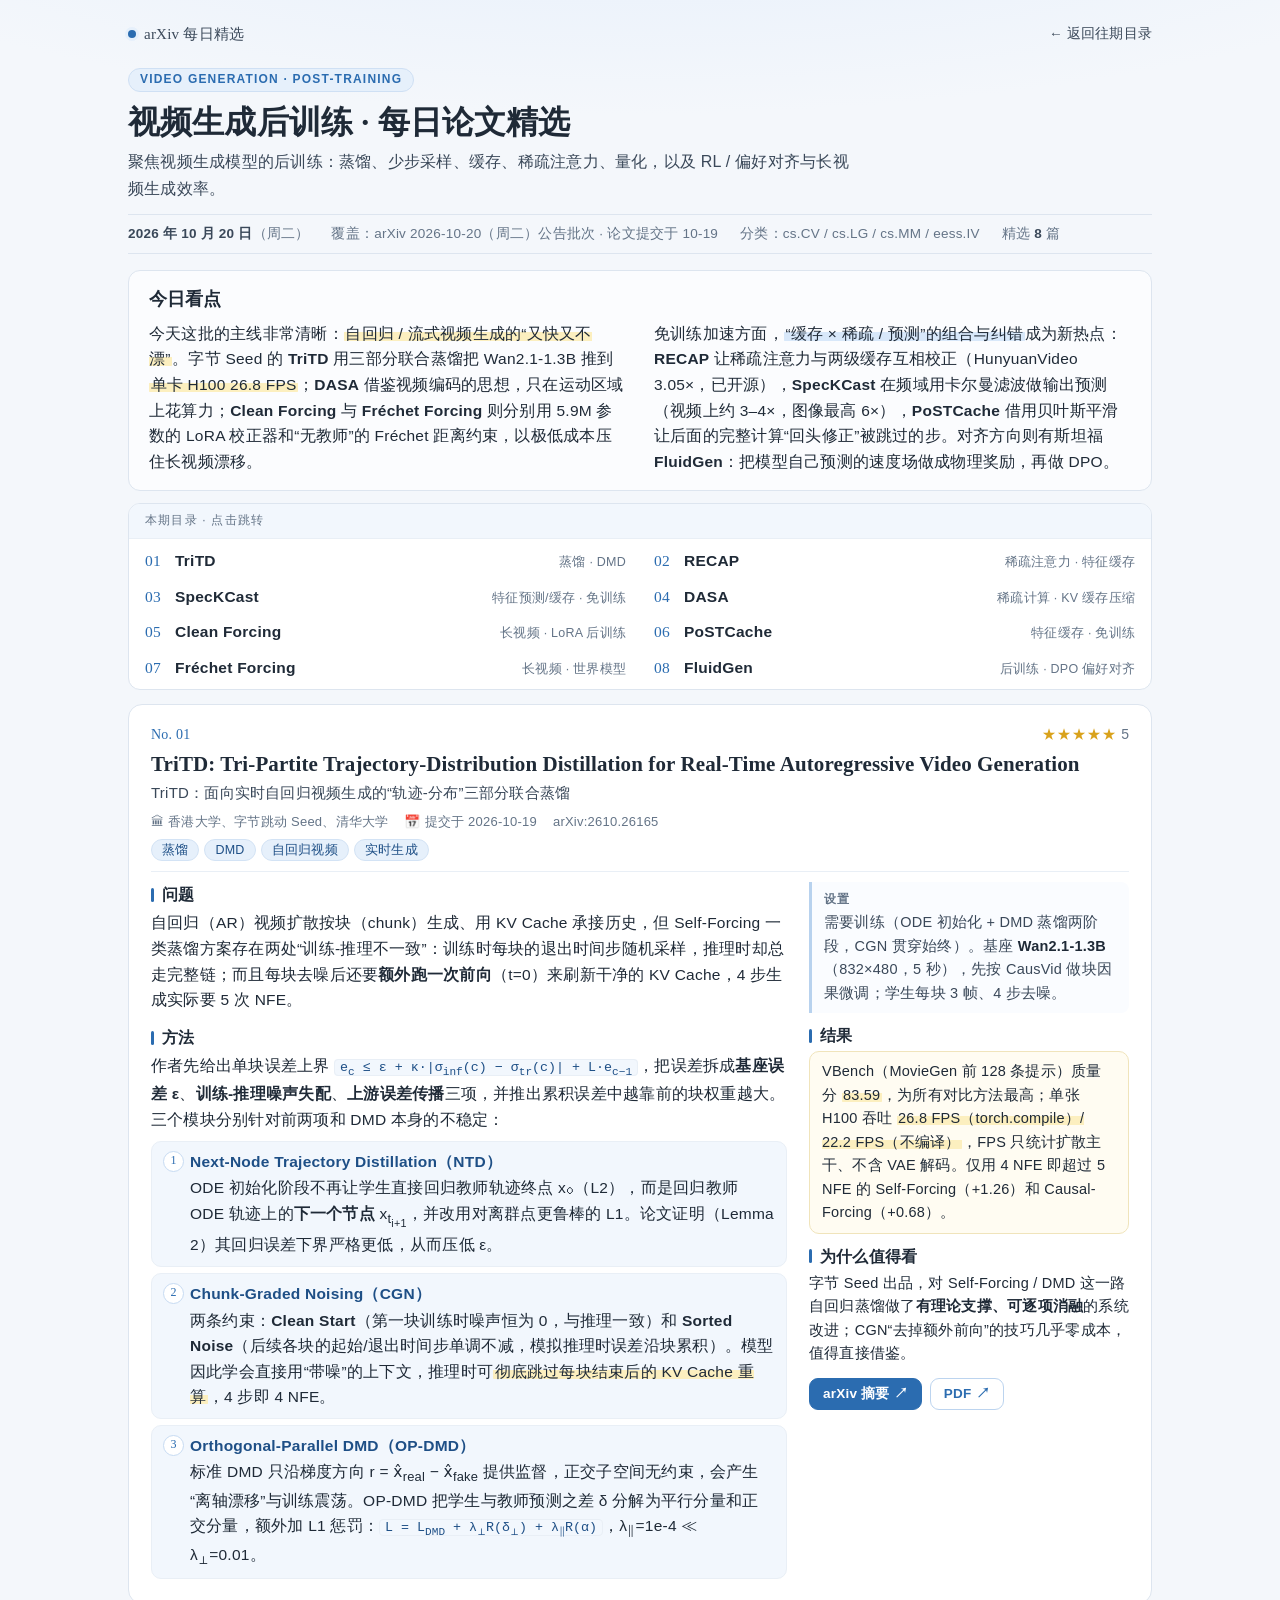
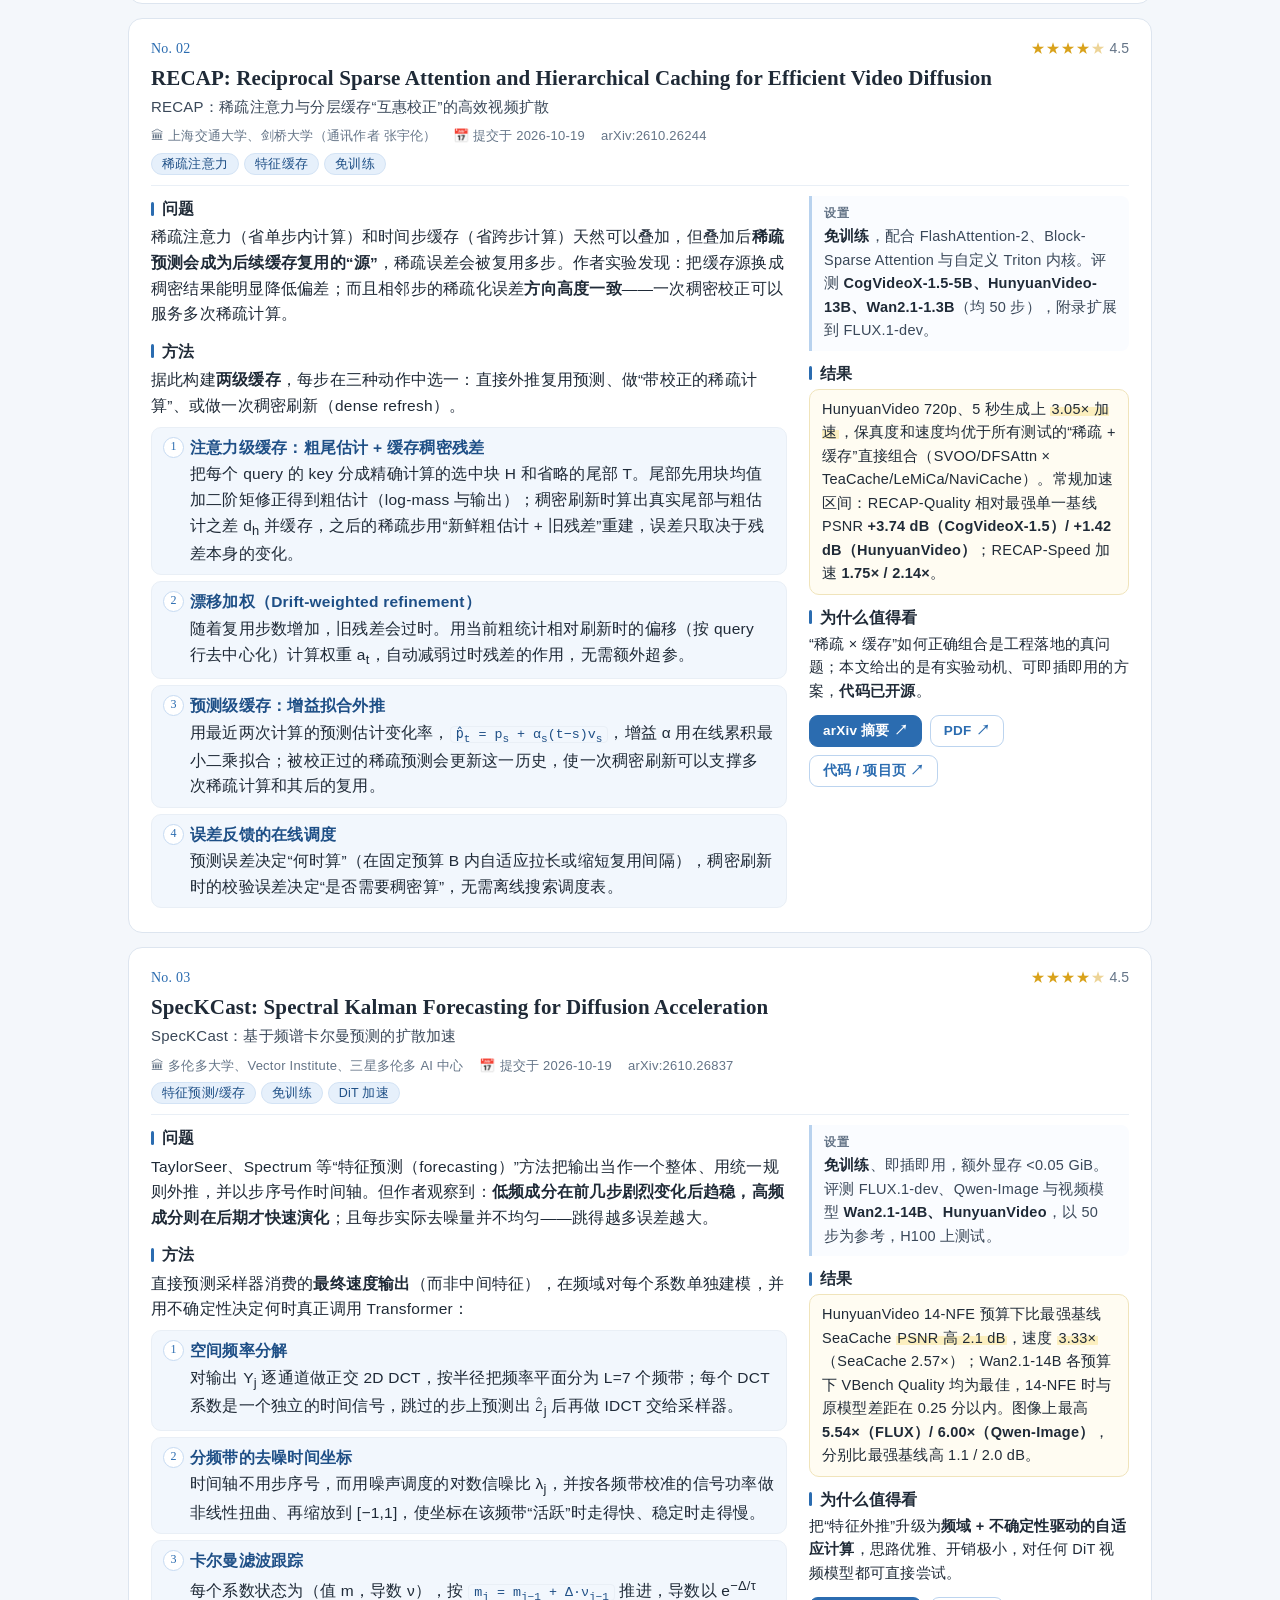
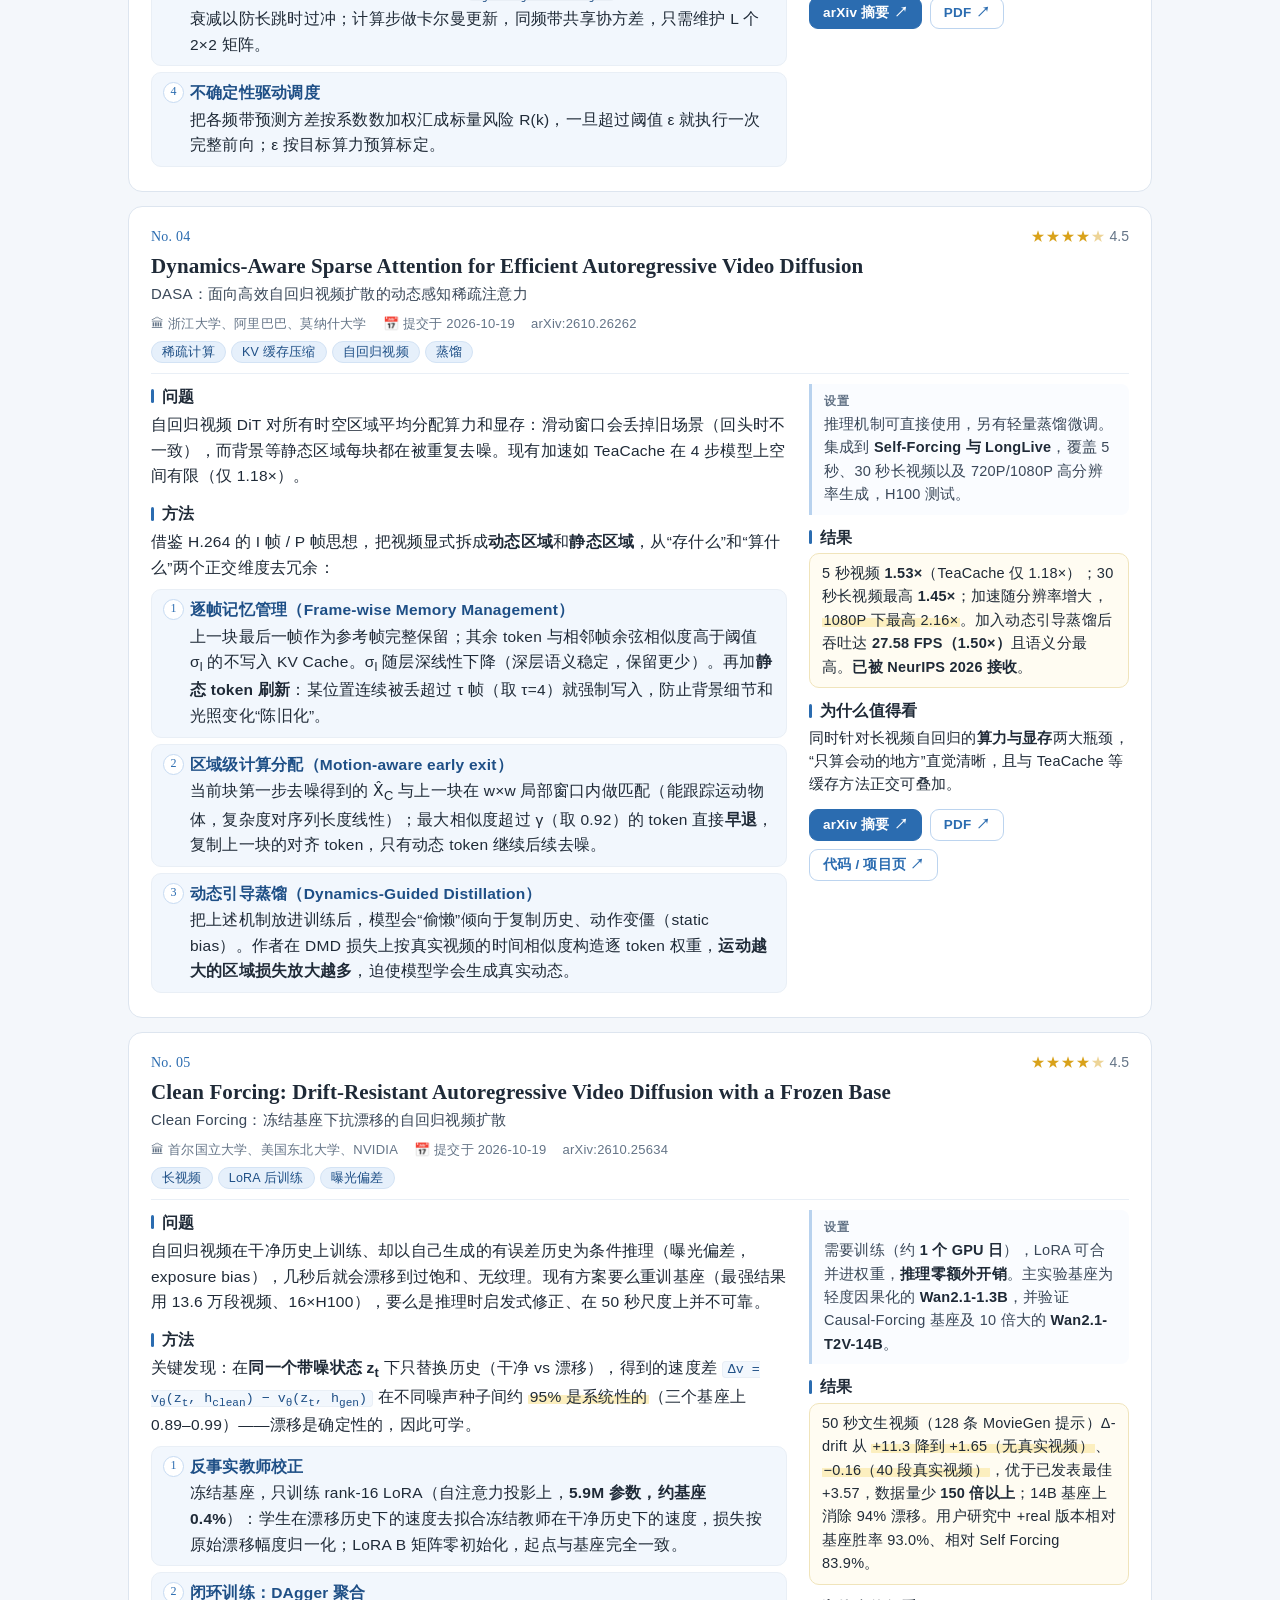
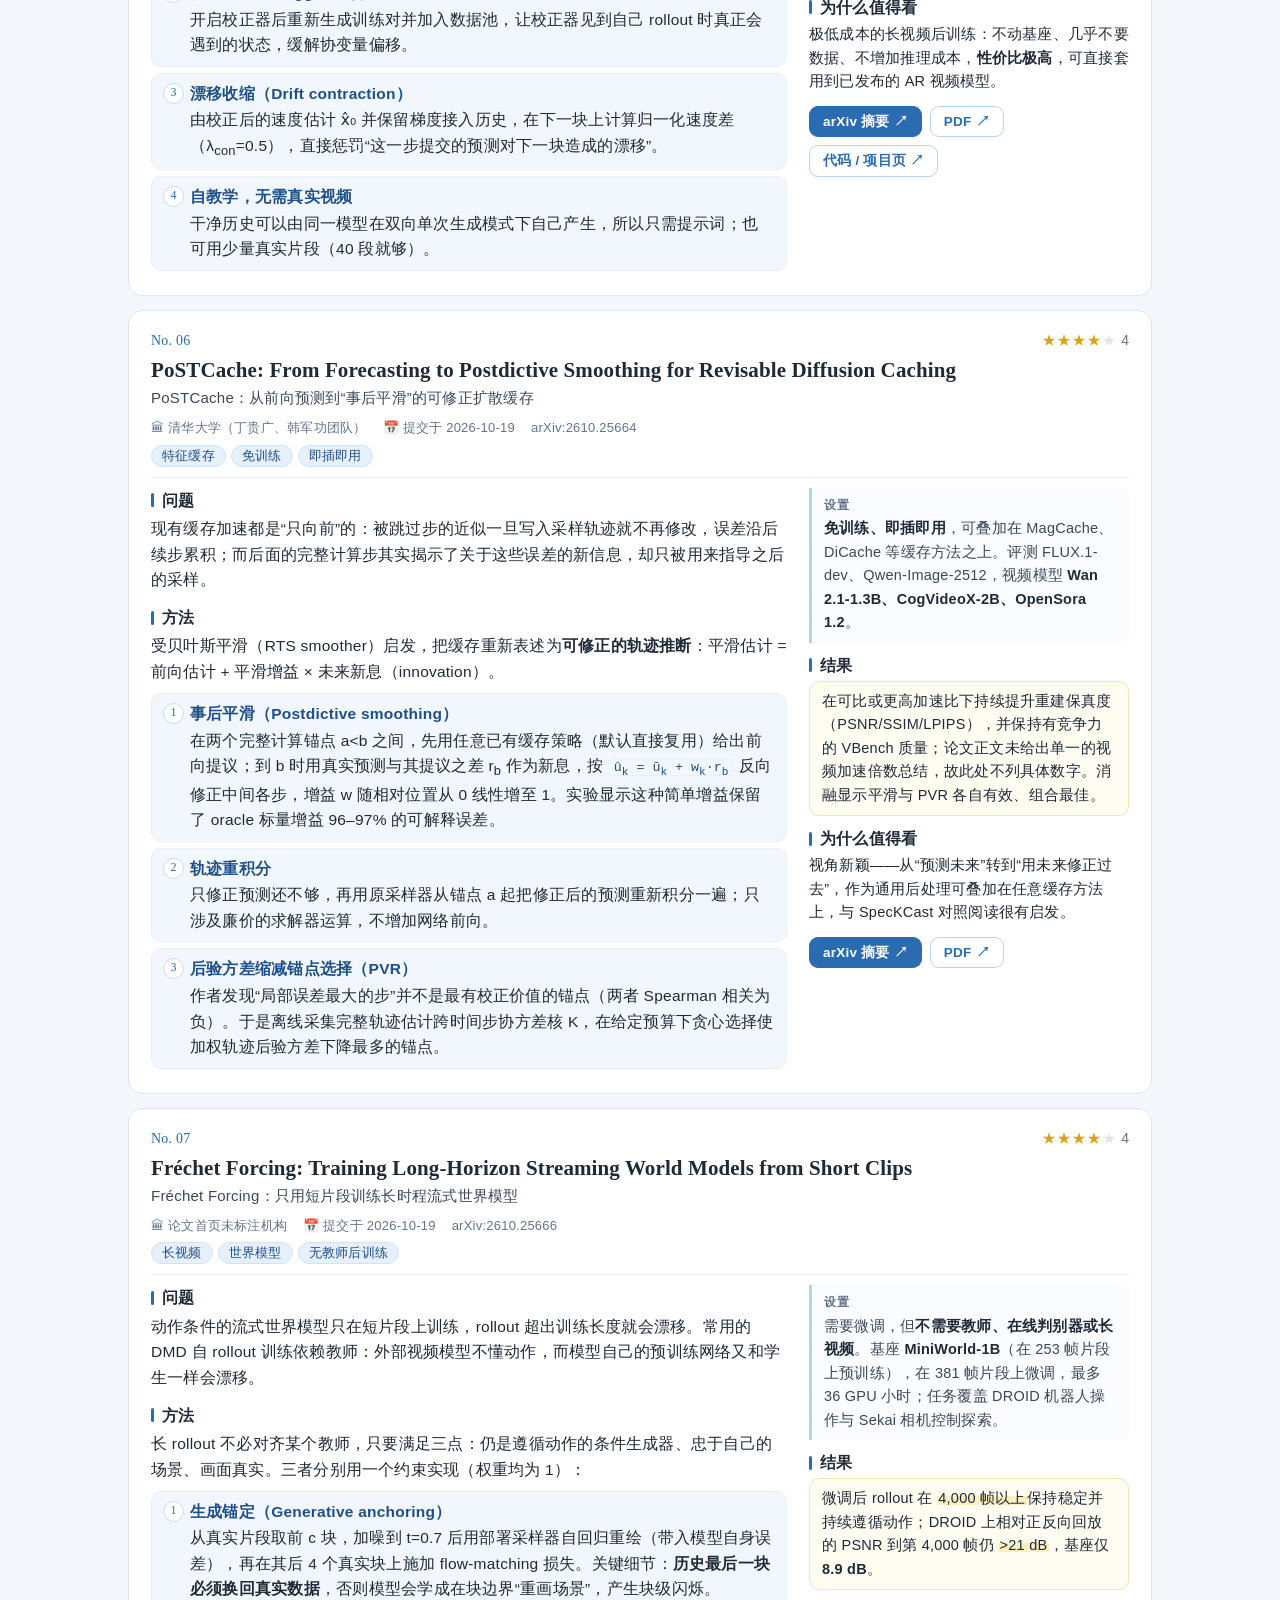
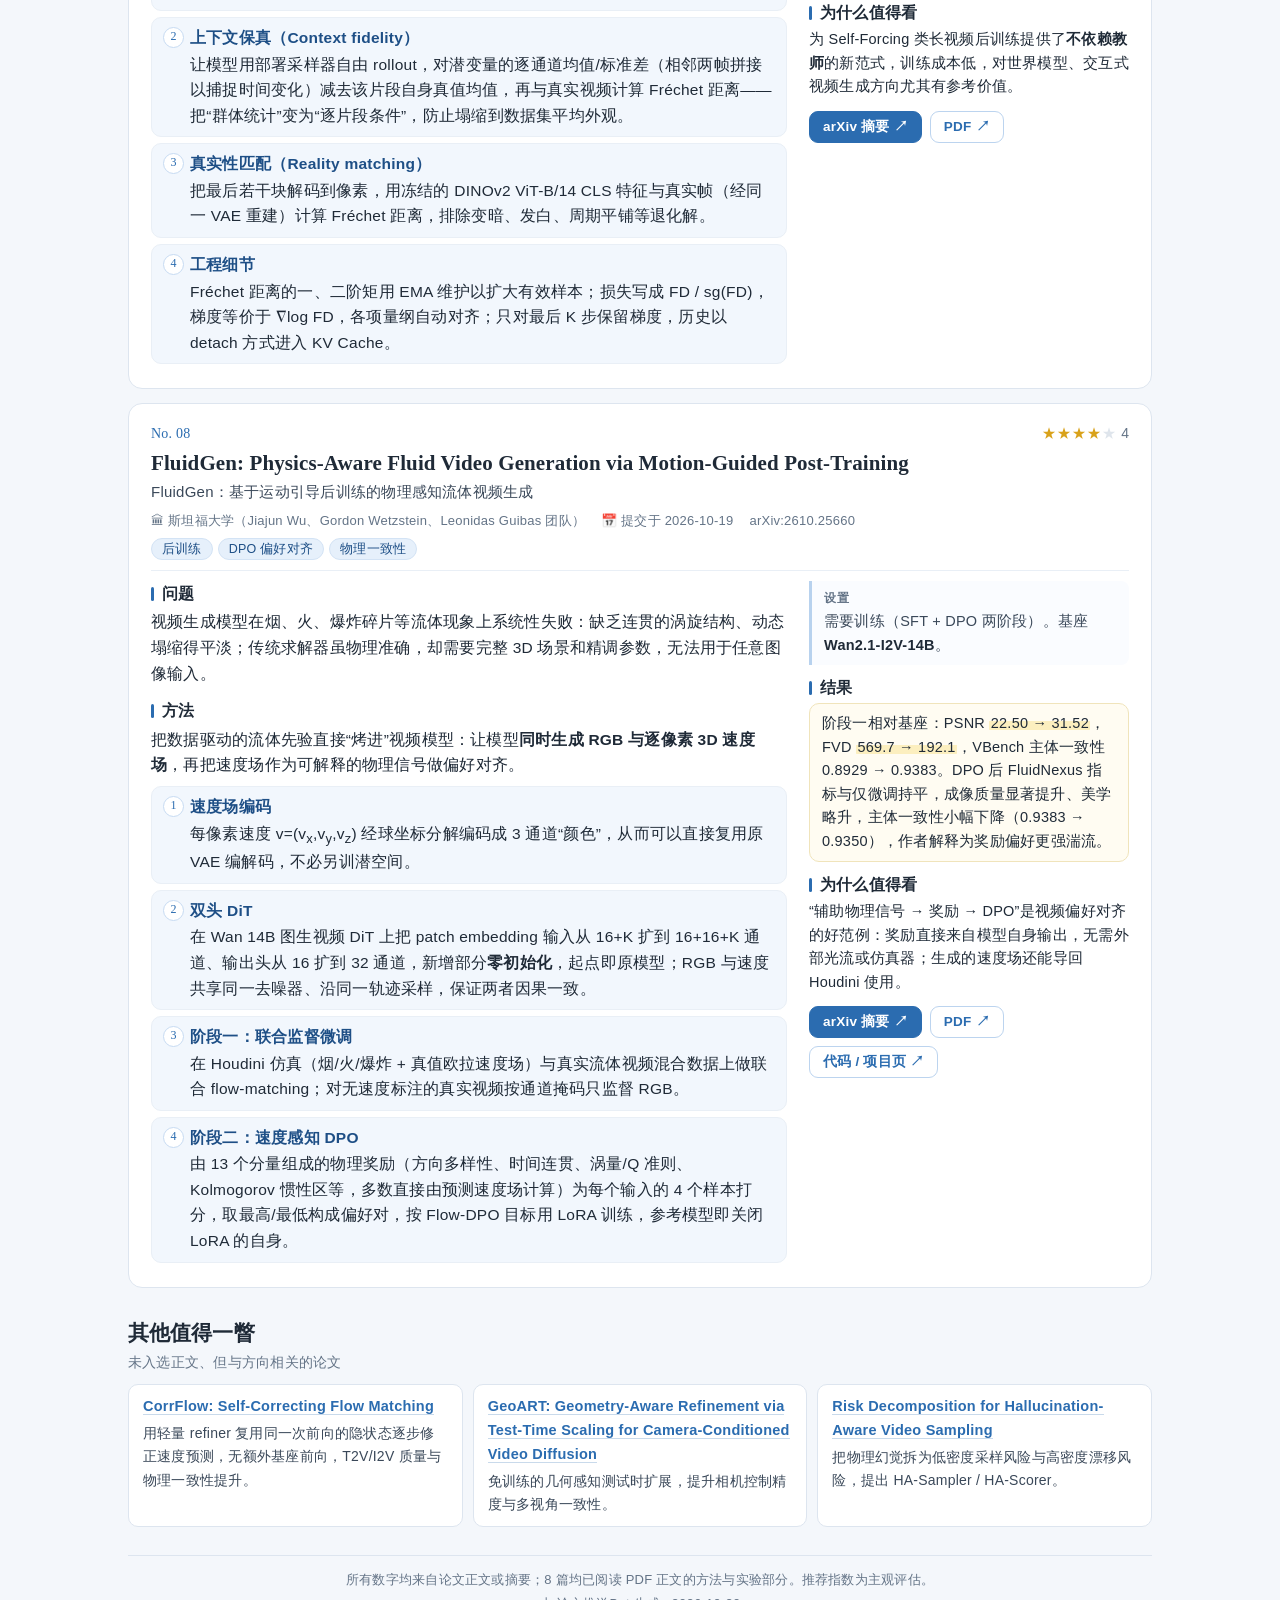
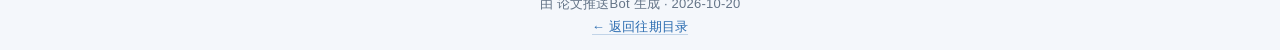
==== commit a4cb5cdb: "Layout: wider 1080px, compact spacing, two-column TOC/overview, paper main+side grid" ====
--- a/digests/2026-10-20.html
+++ b/digests/2026-10-20.html
@@ -1,114 +1,128 @@
 <!DOCTYPE html>
 <html lang="zh-CN"><head><meta charset="utf-8"><meta name="viewport" content="width=device-width, initial-scale=1"><title>视频生成后训练 · arXiv 每日精选 · 2026-10-20</title><style>
-/* 共享样式：Claude 风格（温和、克制、阅读感）+ 淡蓝色调。由 scripts/*.py 内联进页面。 */
+/* 共享样式：Claude 风格（温和、克制、阅读感）+ 淡蓝色调；紧凑布局。由 scripts/*.py 内联进页面。 */
 :root{
   --bg:#f4f7fb; --paper:#fbfcfe; --card:#ffffff;
-  --ink:#1f2a37; --ink2:#3d4b5c; --muted:#6b7a8c; --faint:#94a3b4;
-  --line:#dde5ef; --line2:#e8eef5;
-  --blue:#2b6cb0; --blue-d:#1e4f86; --blue-l:#e6f0fb; --blue-ll:#f1f6fc;
-  --mark-y:#fdf1c4; --mark-b:#d9e9fa;
+  --ink:#1f2a37; --ink2:#3a4859; --muted:#647487; --faint:#94a3b4;
+  --line:#dde5ef; --line2:#e9eff6;
+  --blue:#2b6cb0; --blue-d:#1e4f86; --blue-l:#e6f0fb; --blue-ll:#f2f7fd;
+  --mark-y:#fcefbf; --mark-b:#d8e8fa;
   --serif:"Tiempos Headline","Tiempos","Source Serif 4","Source Serif Pro",Georgia,"Noto Serif SC","Noto Serif CJK SC","Songti SC","STSong","SimSun",serif;
   --sans:-apple-system,BlinkMacSystemFont,"Segoe UI","PingFang SC","Hiragino Sans GB","Noto Sans SC","Noto Sans CJK SC","Microsoft YaHei","Helvetica Neue",Arial,sans-serif;
   --mono:"SF Mono","JetBrains Mono",Menlo,Consolas,"Noto Sans Mono CJK SC",monospace;
+  --measure:46em;            /* 正文最大行宽，约 46 个汉字 */
 }
 *{box-sizing:border-box}
 html{scroll-behavior:smooth;-webkit-text-size-adjust:100%}
-body{margin:0;background:var(--bg);color:var(--ink);font-family:var(--sans);font-size:16.5px;line-height:1.78;letter-spacing:.01em;min-height:100vh;
-  background-image:radial-gradient(1200px 500px at 50% -200px,#e3eefb 0,rgba(227,238,251,0) 70%)}
+body{margin:0;background:var(--bg);color:var(--ink);font-family:var(--sans);font-size:15.5px;line-height:1.65;letter-spacing:.015em;
+  text-autospace:normal;text-spacing-trim:space-first;font-kerning:normal;min-height:100vh;
+  background-image:radial-gradient(1400px 420px at 50% -180px,#e2edfb 0,rgba(226,237,251,0) 70%)}
+p{margin:0 0 .55em} p:last-child{margin-bottom:0}
 a{color:var(--blue);text-decoration:none;border-bottom:1px solid rgba(43,108,176,.25)}
 a:hover{color:var(--blue-d);border-bottom-color:var(--blue-d)}
-.wrap{max-width:760px;margin:0 auto;padding:40px 22px 72px}
-.topbar{display:flex;justify-content:space-between;align-items:center;font-size:13.5px;color:var(--muted);margin-bottom:44px}
+.wrap{max-width:1080px;margin:0 auto;padding:22px 28px 40px}
+.topbar{display:flex;justify-content:space-between;align-items:center;font-size:13.5px;color:var(--muted);margin-bottom:18px}
 .topbar a{border:none;color:var(--ink2)} .topbar a:hover{color:var(--blue)}
 .brand{display:flex;align-items:center;gap:8px;font-family:var(--serif);font-size:15px;color:var(--ink2)}
-.brand .dot{width:9px;height:9px;border-radius:50%;background:var(--blue);box-shadow:0 0 0 4px var(--blue-l)}
-.eyebrow{display:inline-block;font-size:12.5px;font-weight:600;letter-spacing:.12em;text-transform:uppercase;color:var(--blue);background:var(--blue-l);border:1px solid #cfe0f4;border-radius:999px;padding:3px 12px}
-h1,h2,h3,h4{font-family:var(--serif);font-weight:500;color:var(--ink);letter-spacing:-.005em}
-h1.title{font-size:40px;line-height:1.22;margin:18px 0 14px}
-.lede{font-size:17.5px;color:var(--ink2);margin:0 0 22px}
-.facts{display:flex;flex-wrap:wrap;gap:6px 22px;font-size:13.5px;color:var(--muted);padding:14px 0;border-top:1px solid var(--line);border-bottom:1px solid var(--line)}
+.brand .dot{width:8px;height:8px;border-radius:50%;background:var(--blue);box-shadow:0 0 0 3px var(--blue-l)}
+.eyebrow{display:inline-block;font-size:12px;font-weight:600;letter-spacing:.1em;text-transform:uppercase;color:var(--blue);background:var(--blue-l);border:1px solid #cfe0f4;border-radius:999px;padding:1px 11px}
+h1,h2,h3,h4{font-family:var(--serif);font-weight:600;color:var(--ink);letter-spacing:.005em}
+h1.title{font-size:32px;line-height:1.3;margin:10px 0 6px}
+.lede{font-size:16px;color:var(--ink2);margin:0 0 12px;max-width:var(--measure)}
+.facts{display:flex;flex-wrap:wrap;gap:4px 22px;font-size:13.5px;color:var(--muted);padding:8px 0;border-top:1px solid var(--line);border-bottom:1px solid var(--line)}
 .facts b{color:var(--ink2);font-weight:600}
 b,strong{font-weight:650;color:var(--ink)}
-mark{background:linear-gradient(transparent 38%,var(--mark-y) 38%,var(--mark-y) 92%,transparent 92%);color:inherit;padding:0 .12em;border-radius:2px}
-mark.blue{background:linear-gradient(transparent 38%,var(--mark-b) 38%,var(--mark-b) 92%,transparent 92%)}
-code{font-family:var(--mono);font-size:.86em;background:var(--blue-ll);border:1px solid var(--line2);border-radius:5px;padding:1px 6px;color:var(--blue-d);white-space:normal;word-break:break-word}
-.section-h{font-size:24px;margin:52px 0 6px}
-.section-sub{color:var(--muted);font-size:14px;margin:0 0 18px}
-.overview{background:var(--paper);border:1px solid var(--line);border-radius:14px;padding:22px 26px;margin-top:30px}
-.overview h2{font-size:21px;margin:0 0 8px}
-.overview p{margin:10px 0}
-.toc{margin-top:26px;border:1px solid var(--line);border-radius:14px;background:var(--card);overflow:hidden}
-.toc .toc-h{font-size:12.5px;letter-spacing:.12em;text-transform:uppercase;color:var(--muted);padding:12px 20px;border-bottom:1px solid var(--line2);background:var(--blue-ll)}
-.toc ol{list-style:none;margin:0;padding:6px 0}
-.toc li a{display:flex;gap:14px;align-items:baseline;padding:9px 20px;border:none;color:var(--ink)}
+mark{background:linear-gradient(transparent 40%,var(--mark-y) 40%,var(--mark-y) 92%,transparent 92%);color:inherit;padding:0 .1em;border-radius:2px}
+mark.blue{background:linear-gradient(transparent 40%,var(--mark-b) 40%,var(--mark-b) 92%,transparent 92%)}
+code{font-family:var(--mono);font-size:.86em;letter-spacing:0;background:var(--blue-ll);border:1px solid var(--line2);border-radius:4px;padding:0 5px;color:var(--blue-d);white-space:normal;word-break:break-word}
+.section-h{font-size:21px;margin:28px 0 2px}
+.section-sub{color:var(--muted);font-size:13.5px;margin:0 0 10px}
+/* 今日看点：两栏段落 */
+.overview{background:var(--paper);border:1px solid var(--line);border-radius:12px;padding:14px 20px 16px;margin-top:16px}
+.overview h2{font-size:18px;margin:0 0 6px}
+.ov-cols{display:grid;grid-template-columns:1fr 1fr;gap:6px 28px}
+.ov-cols p{margin:0}
+/* 本期目录：两列网格 */
+.toc{margin-top:12px;border:1px solid var(--line);border-radius:12px;background:var(--card);overflow:hidden}
+.toc .toc-h{font-size:12px;letter-spacing:.1em;text-transform:uppercase;color:var(--muted);padding:7px 16px;border-bottom:1px solid var(--line2);background:var(--blue-ll)}
+.toc ol{list-style:none;margin:0;padding:4px 6px;display:grid;grid-template-columns:1fr 1fr;column-gap:8px}
+.toc li a{display:flex;gap:10px;align-items:baseline;padding:5px 10px;border:none;border-radius:8px;color:var(--ink)}
 .toc li a:hover{background:var(--blue-ll)}
-.toc .n{font-family:var(--serif);color:var(--blue);min-width:22px}
+.toc .n{font-family:var(--serif);color:var(--blue);min-width:20px}
 .toc .t{flex:1;font-weight:600}
 .toc .k{font-size:12.5px;color:var(--muted);white-space:nowrap}
-.paper{background:var(--card);border:1px solid var(--line);border-radius:16px;padding:30px 32px 26px;margin-top:26px;scroll-margin-top:20px}
+/* 论文卡片：主栏（问题/方法）+ 侧栏（设置/结果/为什么/链接） */
+.paper{background:var(--card);border:1px solid var(--line);border-radius:14px;padding:18px 22px 18px;margin-top:14px;scroll-margin-top:12px}
 .paper-top{display:flex;justify-content:space-between;align-items:center;gap:12px;font-size:13px;color:var(--muted)}
-.paper-no{font-family:var(--serif);font-size:15px;color:var(--blue)}
-.stars{color:#d9a21b;letter-spacing:1.5px;font-size:14px;white-space:nowrap} .stars .off{color:#dfe5ec} .stars .sc{color:var(--muted);letter-spacing:0;margin-left:4px}
-.paper h3.en{font-size:24px;line-height:1.35;margin:12px 0 6px}
-.paper .zh{font-size:16px;color:var(--ink2);margin:0 0 14px}
-.meta{display:flex;flex-wrap:wrap;gap:4px 18px;font-size:13.5px;color:var(--muted);margin-bottom:12px}
-.chips{display:flex;flex-wrap:wrap;gap:6px;margin-bottom:6px}
-.chip{font-size:12.5px;color:var(--blue-d);background:var(--blue-l);border:1px solid #d3e3f5;border-radius:999px;padding:1px 11px}
-.blk{margin-top:22px}
-.blk-h{display:flex;align-items:center;gap:10px;font-family:var(--serif);font-size:17px;color:var(--ink);margin-bottom:6px}
-.blk-h:before{content:"";width:4px;height:17px;border-radius:2px;background:var(--blue)}
-.blk p{margin:6px 0}
-.comp{list-style:none;padding:0;margin:12px 0 4px;counter-reset:c}
-.comp li{position:relative;padding:12px 16px 12px 46px;margin:10px 0;background:var(--blue-ll);border:1px solid var(--line2);border-radius:12px;counter-increment:c}
-.comp li:before{content:counter(c);position:absolute;left:14px;top:13px;width:22px;height:22px;border-radius:50%;background:#fff;border:1px solid #c7dbf2;color:var(--blue);font-family:var(--serif);font-size:13px;line-height:20px;text-align:center}
-.comp .cn{display:block;font-weight:650;color:var(--blue-d);margin-bottom:2px}
-.setup{margin-top:12px;font-size:14.5px;color:var(--ink2);padding:10px 14px;border-left:3px solid #b8d2ee;background:#fafcff;border-radius:0 8px 8px 0}
-.results{background:#fffdf5;border:1px solid #f1e6bf;border-radius:12px;padding:12px 16px}
-.actions{display:flex;flex-wrap:wrap;gap:10px;margin-top:22px;padding-top:18px;border-top:1px solid var(--line2)}
-.btn{display:inline-flex;align-items:center;gap:6px;font-size:14px;font-weight:600;padding:7px 16px;border-radius:10px;border:1px solid var(--blue);background:var(--blue);color:#fff}
+.paper-no{font-family:var(--serif);font-size:14px;color:var(--blue)}
+.stars{color:#d9a21b;letter-spacing:1px;font-size:14px;white-space:nowrap} .stars .off{color:#dfe5ec} .stars .sc{color:var(--muted);letter-spacing:0;margin-left:4px}
+.paper h3.en{font-size:21px;line-height:1.35;margin:4px 0 2px}
+.paper .zh{font-size:15px;color:var(--ink2);margin:0 0 6px}
+.meta{display:flex;flex-wrap:wrap;align-items:center;gap:4px 16px;font-size:13px;color:var(--muted);margin-bottom:4px}
+.chips{display:flex;flex-wrap:wrap;gap:5px;margin:6px 0 2px}
+.chip{font-size:12.5px;line-height:1.6;color:var(--blue-d);background:var(--blue-l);border:1px solid #d3e3f5;border-radius:999px;padding:0 10px}
+.paper-body{display:grid;grid-template-columns:minmax(0,1fr) 320px;gap:22px;margin-top:10px;padding-top:10px;border-top:1px solid var(--line2)}
+.main{max-width:var(--measure)}
+.side{display:flex;flex-direction:column;gap:10px;font-size:14.5px;line-height:1.62}
+.blk{margin-top:12px} .main .blk:first-child,.side .blk{margin-top:0}
+.blk-h{display:flex;align-items:center;gap:8px;font-family:var(--serif);font-weight:600;font-size:15.5px;color:var(--ink);margin-bottom:3px}
+.blk-h:before{content:"";width:3px;height:14px;border-radius:2px;background:var(--blue)}
+.comp{list-style:none;padding:0;margin:6px 0 0;counter-reset:c}
+.comp li{position:relative;padding:7px 12px 8px 38px;margin:6px 0;background:var(--blue-ll);border:1px solid var(--line2);border-radius:10px;counter-increment:c}
+.comp li:before{content:counter(c);position:absolute;left:11px;top:9px;width:19px;height:19px;border-radius:50%;background:#fff;border:1px solid #c7dbf2;color:var(--blue);font-family:var(--serif);font-size:12px;line-height:17px;text-align:center}
+.comp .cn{display:block;font-weight:650;color:var(--blue-d);margin-bottom:1px}
+.side-h{font-size:12px;letter-spacing:.08em;color:var(--muted);font-weight:600;margin-bottom:2px}
+.setup{color:var(--ink2);padding:8px 12px;border-left:3px solid #b8d2ee;background:#fafcff;border-radius:0 8px 8px 0}
+.results{background:#fffcf2;border:1px solid #f0e4bb;border-radius:10px;padding:8px 12px}
+.actions{display:flex;flex-wrap:wrap;gap:8px;margin-top:2px}
+.btn{display:inline-flex;align-items:center;gap:6px;font-size:13.5px;font-weight:600;padding:4px 13px;border-radius:9px;border:1px solid var(--blue);background:var(--blue);color:#fff}
 .btn:hover{background:var(--blue-d);border-color:var(--blue-d);color:#fff}
 .btn.ghost{background:#fff;color:var(--blue);border-color:#bcd4ef}
 .btn.ghost:hover{background:var(--blue-ll);color:var(--blue-d)}
-.others{margin-top:18px;padding:0;list-style:none}
-.others li{padding:12px 0;border-bottom:1px solid var(--line2)}
+.others{margin:4px 0 0;padding:0;list-style:none;display:grid;grid-template-columns:1fr 1fr 1fr;gap:10px}
+.others li{padding:10px 14px;border:1px solid var(--line);border-radius:10px;background:var(--card);font-size:14.5px}
 .others li a{font-weight:600}
-.others .d{display:block;color:var(--ink2);font-size:14.5px}
-footer{margin-top:60px;padding-top:22px;border-top:1px solid var(--line);font-size:13px;color:var(--muted);text-align:center;line-height:1.9}
-.back-top{display:inline-block;margin-top:10px;font-size:13px}
+.others .d{display:block;color:var(--ink2);font-size:14px;margin-top:3px}
+footer{margin-top:28px;padding-top:12px;border-top:1px solid var(--line);font-size:13px;color:var(--muted);text-align:center;line-height:1.8}
 /* 目录页 */
-.issues{margin-top:34px}
-.issue{display:block;border:1px solid var(--line);background:var(--card);border-radius:16px;padding:22px 26px;margin-top:16px;color:var(--ink);transition:border-color .15s,background .15s}
+.issues{margin-top:6px;display:grid;grid-template-columns:1fr 1fr;gap:12px}
+.issue{display:block;border:1px solid var(--line);background:var(--card);border-radius:12px;padding:14px 18px;color:var(--ink);transition:border-color .15s,background .15s}
 .issue:hover{border-color:#b9d2ee;background:#fdfeff;color:var(--ink)}
-.issue .d{font-family:var(--serif);font-size:21px;color:var(--ink)}
-.issue .m{font-size:13.5px;color:var(--muted);margin-top:2px}
-.issue p{margin:10px 0 8px;color:var(--ink2)}
-.issue .go{font-size:14px;font-weight:600;color:var(--blue)}
-.issue.latest{border-color:#a9c8ea;background:linear-gradient(180deg,#f3f8fe,#fff 60%);padding:28px 30px}
-.issue.latest .d{font-size:27px}
-.badge{display:inline-block;vertical-align:middle;margin-left:10px;font-family:var(--sans);font-size:12px;font-weight:600;color:#8a6400;background:var(--mark-y);border:1px solid #f0dc95;border-radius:999px;padding:1px 10px}
+.issue .d{font-family:var(--serif);font-weight:600;font-size:18px;color:var(--ink)}
+.issue .m{font-size:13px;color:var(--muted);margin-top:1px}
+.issue p{margin:6px 0 4px;color:var(--ink2);max-width:var(--measure)}
+.issue .go{font-size:13.5px;font-weight:600;color:var(--blue)}
+.issue.latest{grid-column:1/-1;border-color:#a9c8ea;background:linear-gradient(180deg,#f2f8fe,#fff 70%);padding:16px 22px}
+.issue.latest .d{font-size:22px}
+.badge{display:inline-block;vertical-align:middle;margin-left:10px;font-family:var(--sans);font-size:12px;font-weight:600;color:#8a6400;background:var(--mark-y);border:1px solid #f0dc95;border-radius:999px;padding:0 9px}
+@media (max-width:900px){
+  .paper-body{grid-template-columns:1fr;gap:12px}
+  .others{grid-template-columns:1fr}
+}
 @media (max-width:640px){
-  body{font-size:16px}
-  .wrap{padding:24px 16px 56px}
-  .topbar{margin-bottom:28px}
-  h1.title{font-size:30px}
-  .lede{font-size:16.5px}
-  .paper{padding:22px 18px 20px;border-radius:14px}
-  .paper h3.en{font-size:20px}
-  .overview{padding:18px}
-  .comp li{padding:11px 12px 11px 42px}
+  body{font-size:15.5px}
+  .wrap{padding:16px 14px 36px}
+  .topbar{margin-bottom:12px}
+  h1.title{font-size:25px}
+  .lede{font-size:15.5px}
+  .ov-cols,.toc ol,.issues{grid-template-columns:1fr}
+  .paper{padding:16px 14px;border-radius:12px}
+  .paper h3.en{font-size:18.5px}
+  .overview{padding:12px 14px}
+  .comp li{padding:7px 10px 8px 36px}
   .toc .k{display:none}
-  .issue,.issue.latest{padding:18px}
-  .issue.latest .d{font-size:23px}
+  .issue,.issue.latest{padding:14px}
+  .issue.latest .d{font-size:20px}
 }
 
 </style></head><body>
 <div class="wrap">
 <div class="topbar"><span class="brand"><span class="dot"></span>arXiv 每日精选</span><a href="../index.html">← 返回往期目录</a></div>
 <span class="eyebrow">Video Generation · Post-Training</span>
-<h1 class="title">视频生成后训练<br>每日论文精选</h1>
+<h1 class="title">视频生成后训练 · 每日论文精选</h1>
 <p class="lede">聚焦视频生成模型的后训练：蒸馏、少步采样、缓存、稀疏注意力、量化，以及 RL / 偏好对齐与长视频生成效率。</p>
 <div class="facts"><span><b>2026 年 10 月 20 日</b>（周二）</span><span>覆盖：arXiv 2026-10-20（周二）公告批次 · 论文提交于 10-19</span><span>分类：cs.CV / cs.LG / cs.MM / eess.IV</span><span>精选 <b>8</b> 篇</span></div>
-<section class="overview"><h2>今日看点</h2><p>今天这批的主线非常清晰：<mark>自回归 / 流式视频生成的“又快又不漂”</mark>。字节 Seed 的 <b>TriTD</b> 用三部分联合蒸馏把 Wan2.1-1.3B 推到 <mark>单卡 H100 26.8 FPS</mark>；<b>DASA</b> 借鉴视频编码的思想，只在运动区域上花算力；<b>Clean Forcing</b> 与 <b>Fréchet Forcing</b> 则分别用 5.9M 参数的 LoRA 校正器和“无教师”的 Fréchet 距离约束，以极低成本压住长视频漂移。</p><p>免训练加速方面，<mark class="blue">“缓存 × 稀疏 / 预测”的组合与纠错</mark>成为新热点：<b>RECAP</b> 让稀疏注意力与两级缓存互相校正（HunyuanVideo 3.05×，已开源），<b>SpecKCast</b> 在频域用卡尔曼滤波做输出预测（视频上约 3–4×，图像最高 6×），<b>PoSTCache</b> 借用贝叶斯平滑让后面的完整计算“回头修正”被跳过的步。对齐方向则有斯坦福 <b>FluidGen</b>：把模型自己预测的速度场做成物理奖励，再做 DPO。</p></section>
+<section class="overview"><h2>今日看点</h2><div class="ov-cols"><p>今天这批的主线非常清晰：<mark>自回归 / 流式视频生成的“又快又不漂”</mark>。字节 Seed 的 <b>TriTD</b> 用三部分联合蒸馏把 Wan2.1-1.3B 推到 <mark>单卡 H100 26.8 FPS</mark>；<b>DASA</b> 借鉴视频编码的思想，只在运动区域上花算力；<b>Clean Forcing</b> 与 <b>Fréchet Forcing</b> 则分别用 5.9M 参数的 LoRA 校正器和“无教师”的 Fréchet 距离约束，以极低成本压住长视频漂移。</p><p>免训练加速方面，<mark class="blue">“缓存 × 稀疏 / 预测”的组合与纠错</mark>成为新热点：<b>RECAP</b> 让稀疏注意力与两级缓存互相校正（HunyuanVideo 3.05×，已开源），<b>SpecKCast</b> 在频域用卡尔曼滤波做输出预测（视频上约 3–4×，图像最高 6×），<b>PoSTCache</b> 借用贝叶斯平滑让后面的完整计算“回头修正”被跳过的步。对齐方向则有斯坦福 <b>FluidGen</b>：把模型自己预测的速度场做成物理奖励，再做 DPO。</p></div></section>
 <nav class="toc"><div class="toc-h">本期目录 · 点击跳转</div><ol>
 <li><a href="#p1"><span class="n">01</span><span class="t">TriTD</span><span class="k">蒸馏 · DMD</span></a></li>
 <li><a href="#p2"><span class="n">02</span><span class="t">RECAP</span><span class="k">稀疏注意力 · 特征缓存</span></a></li>
@@ -125,11 +139,12 @@
 <p class="zh">TriTD：面向实时自回归视频生成的“轨迹-分布”三部分联合蒸馏</p>
 <div class="meta"><span>🏛 香港大学、字节跳动 Seed、清华大学</span><span>📅 提交于 2026-10-19</span><span>arXiv:2610.26165</span></div>
 <div class="chips"><span class="chip">蒸馏</span><span class="chip">DMD</span><span class="chip">自回归视频</span><span class="chip">实时生成</span></div>
-<div class="blk"><div class="blk-h">问题</div><p>自回归（AR）视频扩散按块（chunk）生成、用 KV Cache 承接历史，但 Self-Forcing 一类蒸馏方案存在两处“训练-推理不一致”：训练时每块的退出时间步随机采样，推理时却总走完整链；而且每块去噪后还要<b>额外跑一次前向</b>（t=0）来刷新干净的 KV Cache，4 步生成实际要 5 次 NFE。</p></div>
-<div class="blk"><div class="blk-h">方法</div><p>作者先给出单块误差上界 <code>e<sub>c</sub> ≤ ε + κ·|σ<sub>inf</sub>(c) − σ<sub>tr</sub>(c)| + L·e<sub>c−1</sub></code>，把误差拆成<b>基座误差 ε</b>、<b>训练-推理噪声失配</b>、<b>上游误差传播</b>三项，并推出累积误差中越靠前的块权重越大。三个模块分别针对前两项和 DMD 本身的不稳定：</p><ol class="comp"><li><span class="cn">Next-Node Trajectory Distillation（NTD）</span>ODE 初始化阶段不再让学生直接回归教师轨迹终点 x₀（L2），而是回归教师 ODE 轨迹上的<b>下一个节点</b> x<sub>t<sub>i+1</sub></sub>，并改用对离群点更鲁棒的 L1。论文证明（Lemma 2）其回归误差下界严格更低，从而压低 ε。</li><li><span class="cn">Chunk-Graded Noising（CGN）</span>两条约束：<b>Clean Start</b>（第一块训练时噪声恒为 0，与推理一致）和 <b>Sorted Noise</b>（后续各块的起始/退出时间步单调不减，模拟推理时误差沿块累积）。模型因此学会直接用“带噪”的上下文，推理时可<mark>彻底跳过每块结束后的 KV Cache 重算</mark>，4 步即 4 NFE。</li><li><span class="cn">Orthogonal-Parallel DMD（OP-DMD）</span>标准 DMD 只沿梯度方向 r = x̂<sub>real</sub> − x̂<sub>fake</sub> 提供监督，正交子空间无约束，会产生“离轴漂移”与训练震荡。OP-DMD 把学生与教师预测之差 δ 分解为平行分量和正交分量，额外加 L1 惩罚：<code>L = L<sub>DMD</sub> + λ<sub>⊥</sub>R(δ<sub>⊥</sub>) + λ<sub>∥</sub>R(α)</code>，λ<sub>∥</sub>=1e-4 ≪ λ<sub>⊥</sub>=0.01。</li></ol><div class="setup">⚙️ 需要训练（ODE 初始化 + DMD 蒸馏两阶段，CGN 贯穿始终）。基座 <b>Wan2.1-1.3B</b>（832×480，5 秒），先按 CausVid 做块因果微调；学生每块 3 帧、4 步去噪。</div></div>
+<div class="paper-body"><div class="main"><div class="blk"><div class="blk-h">问题</div><p>自回归（AR）视频扩散按块（chunk）生成、用 KV Cache 承接历史，但 Self-Forcing 一类蒸馏方案存在两处“训练-推理不一致”：训练时每块的退出时间步随机采样，推理时却总走完整链；而且每块去噪后还要<b>额外跑一次前向</b>（t=0）来刷新干净的 KV Cache，4 步生成实际要 5 次 NFE。</p></div>
+<div class="blk"><div class="blk-h">方法</div><p>作者先给出单块误差上界 <code>e<sub>c</sub> ≤ ε + κ·|σ<sub>inf</sub>(c) − σ<sub>tr</sub>(c)| + L·e<sub>c−1</sub></code>，把误差拆成<b>基座误差 ε</b>、<b>训练-推理噪声失配</b>、<b>上游误差传播</b>三项，并推出累积误差中越靠前的块权重越大。三个模块分别针对前两项和 DMD 本身的不稳定：</p><ol class="comp"><li><span class="cn">Next-Node Trajectory Distillation（NTD）</span>ODE 初始化阶段不再让学生直接回归教师轨迹终点 x₀（L2），而是回归教师 ODE 轨迹上的<b>下一个节点</b> x<sub>t<sub>i+1</sub></sub>，并改用对离群点更鲁棒的 L1。论文证明（Lemma 2）其回归误差下界严格更低，从而压低 ε。</li><li><span class="cn">Chunk-Graded Noising（CGN）</span>两条约束：<b>Clean Start</b>（第一块训练时噪声恒为 0，与推理一致）和 <b>Sorted Noise</b>（后续各块的起始/退出时间步单调不减，模拟推理时误差沿块累积）。模型因此学会直接用“带噪”的上下文，推理时可<mark>彻底跳过每块结束后的 KV Cache 重算</mark>，4 步即 4 NFE。</li><li><span class="cn">Orthogonal-Parallel DMD（OP-DMD）</span>标准 DMD 只沿梯度方向 r = x̂<sub>real</sub> − x̂<sub>fake</sub> 提供监督，正交子空间无约束，会产生“离轴漂移”与训练震荡。OP-DMD 把学生与教师预测之差 δ 分解为平行分量和正交分量，额外加 L1 惩罚：<code>L = L<sub>DMD</sub> + λ<sub>⊥</sub>R(δ<sub>⊥</sub>) + λ<sub>∥</sub>R(α)</code>，λ<sub>∥</sub>=1e-4 ≪ λ<sub>⊥</sub>=0.01。</li></ol></div></div>
+<aside class="side"><div class="setup"><div class="side-h">设置</div>需要训练（ODE 初始化 + DMD 蒸馏两阶段，CGN 贯穿始终）。基座 <b>Wan2.1-1.3B</b>（832×480，5 秒），先按 CausVid 做块因果微调；学生每块 3 帧、4 步去噪。</div>
 <div class="blk"><div class="blk-h">结果</div><div class="results">VBench（MovieGen 前 128 条提示）质量分 <mark>83.59</mark>，为所有对比方法最高；单张 H100 吞吐 <mark>26.8 FPS（torch.compile）/ 22.2 FPS（不编译）</mark>，FPS 只统计扩散主干、不含 VAE 解码。仅用 4 NFE 即超过 5 NFE 的 Self-Forcing（+1.26）和 Causal-Forcing（+0.68）。</div></div>
 <div class="blk"><div class="blk-h">为什么值得看</div><p>字节 Seed 出品，对 Self-Forcing / DMD 这一路自回归蒸馏做了<b>有理论支撑、可逐项消融</b>的系统改进；CGN“去掉额外前向”的技巧几乎零成本，值得直接借鉴。</p></div>
-<div class="actions"><a class="btn" href="https://arxiv.org/abs/2610.26165" target="_blank" rel="noopener">arXiv 摘要 ↗</a><a class="btn ghost" href="https://arxiv.org/pdf/2610.26165" target="_blank" rel="noopener">PDF ↗</a></div>
+<div class="actions"><a class="btn" href="https://arxiv.org/abs/2610.26165" target="_blank" rel="noopener">arXiv 摘要 ↗</a><a class="btn ghost" href="https://arxiv.org/pdf/2610.26165" target="_blank" rel="noopener">PDF ↗</a></div></aside></div>
 </article>
 <article class="paper" id="p2">
 <div class="paper-top"><span class="paper-no">No. 02</span><span class="stars" title="推荐指数">★★★★<span style="opacity:.45">★</span><span class="off"></span><span class="sc">4.5</span></span></div>
@@ -137,11 +152,12 @@
 <p class="zh">RECAP：稀疏注意力与分层缓存“互惠校正”的高效视频扩散</p>
 <div class="meta"><span>🏛 上海交通大学、剑桥大学（通讯作者 张宇伦）</span><span>📅 提交于 2026-10-19</span><span>arXiv:2610.26244</span></div>
 <div class="chips"><span class="chip">稀疏注意力</span><span class="chip">特征缓存</span><span class="chip">免训练</span></div>
-<div class="blk"><div class="blk-h">问题</div><p>稀疏注意力（省单步内计算）和时间步缓存（省跨步计算）天然可以叠加，但叠加后<b>稀疏预测会成为后续缓存复用的“源”</b>，稀疏误差会被复用多步。作者实验发现：把缓存源换成稠密结果能明显降低偏差；而且相邻步的稀疏化误差<b>方向高度一致</b>——一次稠密校正可以服务多次稀疏计算。</p></div>
-<div class="blk"><div class="blk-h">方法</div><p>据此构建<b>两级缓存</b>，每步在三种动作中选一：直接外推复用预测、做“带校正的稀疏计算”、或做一次稠密刷新（dense refresh）。</p><ol class="comp"><li><span class="cn">注意力级缓存：粗尾估计 + 缓存稠密残差</span>把每个 query 的 key 分成精确计算的选中块 H 和省略的尾部 T。尾部先用块均值加二阶矩修正得到粗估计（log-mass 与输出）；稠密刷新时算出真实尾部与粗估计之差 d<sub>h</sub> 并缓存，之后的稀疏步用“新鲜粗估计 + 旧残差”重建，误差只取决于残差本身的变化。</li><li><span class="cn">漂移加权（Drift-weighted refinement）</span>随着复用步数增加，旧残差会过时。用当前粗统计相对刷新时的偏移（按 query 行去中心化）计算权重 a<sub>t</sub>，自动减弱过时残差的作用，无需额外超参。</li><li><span class="cn">预测级缓存：增益拟合外推</span>用最近两次计算的预测估计变化率，<code>p̂<sub>t</sub> = p<sub>s</sub> + α<sub>s</sub>(t−s)v<sub>s</sub></code>，增益 α 用在线累积最小二乘拟合；被校正过的稀疏预测会更新这一历史，使一次稠密刷新可以支撑多次稀疏计算和其后的复用。</li><li><span class="cn">误差反馈的在线调度</span>预测误差决定“何时算”（在固定预算 B 内自适应拉长或缩短复用间隔），稠密刷新时的校验误差决定“是否需要稠密算”，无需离线搜索调度表。</li></ol><div class="setup">⚙️ <b>免训练</b>，配合 FlashAttention-2、Block-Sparse Attention 与自定义 Triton 内核。评测 <b>CogVideoX-1.5-5B、HunyuanVideo-13B、Wan2.1-1.3B</b>（均 50 步），附录扩展到 FLUX.1-dev。</div></div>
+<div class="paper-body"><div class="main"><div class="blk"><div class="blk-h">问题</div><p>稀疏注意力（省单步内计算）和时间步缓存（省跨步计算）天然可以叠加，但叠加后<b>稀疏预测会成为后续缓存复用的“源”</b>，稀疏误差会被复用多步。作者实验发现：把缓存源换成稠密结果能明显降低偏差；而且相邻步的稀疏化误差<b>方向高度一致</b>——一次稠密校正可以服务多次稀疏计算。</p></div>
+<div class="blk"><div class="blk-h">方法</div><p>据此构建<b>两级缓存</b>，每步在三种动作中选一：直接外推复用预测、做“带校正的稀疏计算”、或做一次稠密刷新（dense refresh）。</p><ol class="comp"><li><span class="cn">注意力级缓存：粗尾估计 + 缓存稠密残差</span>把每个 query 的 key 分成精确计算的选中块 H 和省略的尾部 T。尾部先用块均值加二阶矩修正得到粗估计（log-mass 与输出）；稠密刷新时算出真实尾部与粗估计之差 d<sub>h</sub> 并缓存，之后的稀疏步用“新鲜粗估计 + 旧残差”重建，误差只取决于残差本身的变化。</li><li><span class="cn">漂移加权（Drift-weighted refinement）</span>随着复用步数增加，旧残差会过时。用当前粗统计相对刷新时的偏移（按 query 行去中心化）计算权重 a<sub>t</sub>，自动减弱过时残差的作用，无需额外超参。</li><li><span class="cn">预测级缓存：增益拟合外推</span>用最近两次计算的预测估计变化率，<code>p̂<sub>t</sub> = p<sub>s</sub> + α<sub>s</sub>(t−s)v<sub>s</sub></code>，增益 α 用在线累积最小二乘拟合；被校正过的稀疏预测会更新这一历史，使一次稠密刷新可以支撑多次稀疏计算和其后的复用。</li><li><span class="cn">误差反馈的在线调度</span>预测误差决定“何时算”（在固定预算 B 内自适应拉长或缩短复用间隔），稠密刷新时的校验误差决定“是否需要稠密算”，无需离线搜索调度表。</li></ol></div></div>
+<aside class="side"><div class="setup"><div class="side-h">设置</div><b>免训练</b>，配合 FlashAttention-2、Block-Sparse Attention 与自定义 Triton 内核。评测 <b>CogVideoX-1.5-5B、HunyuanVideo-13B、Wan2.1-1.3B</b>（均 50 步），附录扩展到 FLUX.1-dev。</div>
 <div class="blk"><div class="blk-h">结果</div><div class="results">HunyuanVideo 720p、5 秒生成上 <mark>3.05× 加速</mark>，保真度和速度均优于所有测试的“稀疏 + 缓存”直接组合（SVOO/DFSAttn × TeaCache/LeMiCa/NaviCache）。常规加速区间：RECAP-Quality 相对最强单一基线 PSNR <b>+3.74 dB（CogVideoX-1.5）/ +1.42 dB（HunyuanVideo）</b>；RECAP-Speed 加速 <b>1.75× / 2.14×</b>。</div></div>
 <div class="blk"><div class="blk-h">为什么值得看</div><p>“稀疏 × 缓存”如何正确组合是工程落地的真问题；本文给出的是有实验动机、可即插即用的方案，<b>代码已开源</b>。</p></div>
-<div class="actions"><a class="btn" href="https://arxiv.org/abs/2610.26244" target="_blank" rel="noopener">arXiv 摘要 ↗</a><a class="btn ghost" href="https://arxiv.org/pdf/2610.26244" target="_blank" rel="noopener">PDF ↗</a><a class="btn ghost" href="https://github.com/lyraxtg/RECAP" target="_blank" rel="noopener">代码 / 项目页 ↗</a></div>
+<div class="actions"><a class="btn" href="https://arxiv.org/abs/2610.26244" target="_blank" rel="noopener">arXiv 摘要 ↗</a><a class="btn ghost" href="https://arxiv.org/pdf/2610.26244" target="_blank" rel="noopener">PDF ↗</a><a class="btn ghost" href="https://github.com/lyraxtg/RECAP" target="_blank" rel="noopener">代码 / 项目页 ↗</a></div></aside></div>
 </article>
 <article class="paper" id="p3">
 <div class="paper-top"><span class="paper-no">No. 03</span><span class="stars" title="推荐指数">★★★★<span style="opacity:.45">★</span><span class="off"></span><span class="sc">4.5</span></span></div>
@@ -149,11 +165,12 @@
 <p class="zh">SpecKCast：基于频谱卡尔曼预测的扩散加速</p>
 <div class="meta"><span>🏛 多伦多大学、Vector Institute、三星多伦多 AI 中心</span><span>📅 提交于 2026-10-19</span><span>arXiv:2610.26837</span></div>
 <div class="chips"><span class="chip">特征预测/缓存</span><span class="chip">免训练</span><span class="chip">DiT 加速</span></div>
-<div class="blk"><div class="blk-h">问题</div><p>TaylorSeer、Spectrum 等“特征预测（forecasting）”方法把输出当作一个整体、用统一规则外推，并以步序号作时间轴。但作者观察到：<b>低频成分在前几步剧烈变化后趋稳，高频成分则在后期才快速演化</b>；且每步实际去噪量并不均匀——跳得越多误差越大。</p></div>
-<div class="blk"><div class="blk-h">方法</div><p>直接预测采样器消费的<b>最终速度输出</b>（而非中间特征），在频域对每个系数单独建模，并用不确定性决定何时真正调用 Transformer：</p><ol class="comp"><li><span class="cn">空间频率分解</span>对输出 Y<sub>j</sub> 逐通道做正交 2D DCT，按半径把频率平面分为 L=7 个频带；每个 DCT 系数是一个独立的时间信号，跳过的步上预测出 Ẑ<sub>j</sub> 后再做 IDCT 交给采样器。</li><li><span class="cn">分频带的去噪时间坐标</span>时间轴不用步序号，而用噪声调度的对数信噪比 λ<sub>j</sub>，并按各频带校准的信号功率做非线性扭曲、再缩放到 [−1,1]，使坐标在该频带“活跃”时走得快、稳定时走得慢。</li><li><span class="cn">卡尔曼滤波跟踪</span>每个系数状态为（值 m，导数 ν），按 <code>m<sub>j</sub> = m<sub>j−1</sub> + Δ·ν<sub>j−1</sub></code> 推进，导数以 e<sup>−Δ/τ</sup> 衰减以防长跳时过冲；计算步做卡尔曼更新，同频带共享协方差，只需维护 L 个 2×2 矩阵。</li><li><span class="cn">不确定性驱动调度</span>把各频带预测方差按系数数加权汇成标量风险 R(k)，一旦超过阈值 ε 就执行一次完整前向；ε 按目标算力预算标定。</li></ol><div class="setup">⚙️ <b>免训练</b>、即插即用，额外显存 &lt;0.05 GiB。评测 FLUX.1-dev、Qwen-Image 与视频模型 <b>Wan2.1-14B、HunyuanVideo</b>，以 50 步为参考，H100 上测试。</div></div>
+<div class="paper-body"><div class="main"><div class="blk"><div class="blk-h">问题</div><p>TaylorSeer、Spectrum 等“特征预测（forecasting）”方法把输出当作一个整体、用统一规则外推，并以步序号作时间轴。但作者观察到：<b>低频成分在前几步剧烈变化后趋稳，高频成分则在后期才快速演化</b>；且每步实际去噪量并不均匀——跳得越多误差越大。</p></div>
+<div class="blk"><div class="blk-h">方法</div><p>直接预测采样器消费的<b>最终速度输出</b>（而非中间特征），在频域对每个系数单独建模，并用不确定性决定何时真正调用 Transformer：</p><ol class="comp"><li><span class="cn">空间频率分解</span>对输出 Y<sub>j</sub> 逐通道做正交 2D DCT，按半径把频率平面分为 L=7 个频带；每个 DCT 系数是一个独立的时间信号，跳过的步上预测出 Ẑ<sub>j</sub> 后再做 IDCT 交给采样器。</li><li><span class="cn">分频带的去噪时间坐标</span>时间轴不用步序号，而用噪声调度的对数信噪比 λ<sub>j</sub>，并按各频带校准的信号功率做非线性扭曲、再缩放到 [−1,1]，使坐标在该频带“活跃”时走得快、稳定时走得慢。</li><li><span class="cn">卡尔曼滤波跟踪</span>每个系数状态为（值 m，导数 ν），按 <code>m<sub>j</sub> = m<sub>j−1</sub> + Δ·ν<sub>j−1</sub></code> 推进，导数以 e<sup>−Δ/τ</sup> 衰减以防长跳时过冲；计算步做卡尔曼更新，同频带共享协方差，只需维护 L 个 2×2 矩阵。</li><li><span class="cn">不确定性驱动调度</span>把各频带预测方差按系数数加权汇成标量风险 R(k)，一旦超过阈值 ε 就执行一次完整前向；ε 按目标算力预算标定。</li></ol></div></div>
+<aside class="side"><div class="setup"><div class="side-h">设置</div><b>免训练</b>、即插即用，额外显存 &lt;0.05 GiB。评测 FLUX.1-dev、Qwen-Image 与视频模型 <b>Wan2.1-14B、HunyuanVideo</b>，以 50 步为参考，H100 上测试。</div>
 <div class="blk"><div class="blk-h">结果</div><div class="results">HunyuanVideo 14-NFE 预算下比最强基线 SeaCache <mark>PSNR 高 2.1 dB</mark>，速度 <mark>3.33×</mark>（SeaCache 2.57×）；Wan2.1-14B 各预算下 VBench Quality 均为最佳，14-NFE 时与原模型差距在 0.25 分以内。图像上最高 <b>5.54×（FLUX）/ 6.00×（Qwen-Image）</b>，分别比最强基线高 1.1 / 2.0 dB。</div></div>
 <div class="blk"><div class="blk-h">为什么值得看</div><p>把“特征外推”升级为<b>频域 + 不确定性驱动的自适应计算</b>，思路优雅、开销极小，对任何 DiT 视频模型都可直接尝试。</p></div>
-<div class="actions"><a class="btn" href="https://arxiv.org/abs/2610.26837" target="_blank" rel="noopener">arXiv 摘要 ↗</a><a class="btn ghost" href="https://arxiv.org/pdf/2610.26837" target="_blank" rel="noopener">PDF ↗</a></div>
+<div class="actions"><a class="btn" href="https://arxiv.org/abs/2610.26837" target="_blank" rel="noopener">arXiv 摘要 ↗</a><a class="btn ghost" href="https://arxiv.org/pdf/2610.26837" target="_blank" rel="noopener">PDF ↗</a></div></aside></div>
 </article>
 <article class="paper" id="p4">
 <div class="paper-top"><span class="paper-no">No. 04</span><span class="stars" title="推荐指数">★★★★<span style="opacity:.45">★</span><span class="off"></span><span class="sc">4.5</span></span></div>
@@ -161,11 +178,12 @@
 <p class="zh">DASA：面向高效自回归视频扩散的动态感知稀疏注意力</p>
 <div class="meta"><span>🏛 浙江大学、阿里巴巴、莫纳什大学</span><span>📅 提交于 2026-10-19</span><span>arXiv:2610.26262</span></div>
 <div class="chips"><span class="chip">稀疏计算</span><span class="chip">KV 缓存压缩</span><span class="chip">自回归视频</span><span class="chip">蒸馏</span></div>
-<div class="blk"><div class="blk-h">问题</div><p>自回归视频 DiT 对所有时空区域平均分配算力和显存：滑动窗口会丢掉旧场景（回头时不一致），而背景等静态区域每块都在被重复去噪。现有加速如 TeaCache 在 4 步模型上空间有限（仅 1.18×）。</p></div>
-<div class="blk"><div class="blk-h">方法</div><p>借鉴 H.264 的 I 帧 / P 帧思想，把视频显式拆成<b>动态区域</b>和<b>静态区域</b>，从“存什么”和“算什么”两个正交维度去冗余：</p><ol class="comp"><li><span class="cn">逐帧记忆管理（Frame-wise Memory Management）</span>上一块最后一帧作为参考帧完整保留；其余 token 与相邻帧余弦相似度高于阈值 σ<sub>l</sub> 的不写入 KV Cache。σ<sub>l</sub> 随层深线性下降（深层语义稳定，保留更少）。再加<b>静态 token 刷新</b>：某位置连续被丢超过 τ 帧（取 τ=4）就强制写入，防止背景细节和光照变化“陈旧化”。</li><li><span class="cn">区域级计算分配（Motion-aware early exit）</span>当前块第一步去噪得到的 X̂<sub>C</sub> 与上一块在 w×w 局部窗口内做匹配（能跟踪运动物体，复杂度对序列长度线性）；最大相似度超过 γ（取 0.92）的 token 直接<b>早退</b>，复制上一块的对齐 token，只有动态 token 继续后续去噪。</li><li><span class="cn">动态引导蒸馏（Dynamics-Guided Distillation）</span>把上述机制放进训练后，模型会“偷懒”倾向于复制历史、动作变僵（static bias）。作者在 DMD 损失上按真实视频的时间相似度构造逐 token 权重，<b>运动越大的区域损失放大越多</b>，迫使模型学会生成真实动态。</li></ol><div class="setup">⚙️ 推理机制可直接使用，另有轻量蒸馏微调。集成到 <b>Self-Forcing 与 LongLive</b>，覆盖 5 秒、30 秒长视频以及 720P/1080P 高分辨率生成，H100 测试。</div></div>
+<div class="paper-body"><div class="main"><div class="blk"><div class="blk-h">问题</div><p>自回归视频 DiT 对所有时空区域平均分配算力和显存：滑动窗口会丢掉旧场景（回头时不一致），而背景等静态区域每块都在被重复去噪。现有加速如 TeaCache 在 4 步模型上空间有限（仅 1.18×）。</p></div>
+<div class="blk"><div class="blk-h">方法</div><p>借鉴 H.264 的 I 帧 / P 帧思想，把视频显式拆成<b>动态区域</b>和<b>静态区域</b>，从“存什么”和“算什么”两个正交维度去冗余：</p><ol class="comp"><li><span class="cn">逐帧记忆管理（Frame-wise Memory Management）</span>上一块最后一帧作为参考帧完整保留；其余 token 与相邻帧余弦相似度高于阈值 σ<sub>l</sub> 的不写入 KV Cache。σ<sub>l</sub> 随层深线性下降（深层语义稳定，保留更少）。再加<b>静态 token 刷新</b>：某位置连续被丢超过 τ 帧（取 τ=4）就强制写入，防止背景细节和光照变化“陈旧化”。</li><li><span class="cn">区域级计算分配（Motion-aware early exit）</span>当前块第一步去噪得到的 X̂<sub>C</sub> 与上一块在 w×w 局部窗口内做匹配（能跟踪运动物体，复杂度对序列长度线性）；最大相似度超过 γ（取 0.92）的 token 直接<b>早退</b>，复制上一块的对齐 token，只有动态 token 继续后续去噪。</li><li><span class="cn">动态引导蒸馏（Dynamics-Guided Distillation）</span>把上述机制放进训练后，模型会“偷懒”倾向于复制历史、动作变僵（static bias）。作者在 DMD 损失上按真实视频的时间相似度构造逐 token 权重，<b>运动越大的区域损失放大越多</b>，迫使模型学会生成真实动态。</li></ol></div></div>
+<aside class="side"><div class="setup"><div class="side-h">设置</div>推理机制可直接使用，另有轻量蒸馏微调。集成到 <b>Self-Forcing 与 LongLive</b>，覆盖 5 秒、30 秒长视频以及 720P/1080P 高分辨率生成，H100 测试。</div>
 <div class="blk"><div class="blk-h">结果</div><div class="results">5 秒视频 <b>1.53×</b>（TeaCache 仅 1.18×）；30 秒长视频最高 <b>1.45×</b>；加速随分辨率增大，<mark>1080P 下最高 2.16×</mark>。加入动态引导蒸馏后吞吐达 <b>27.58 FPS（1.50×）</b>且语义分最高。<b>已被 NeurIPS 2026 接收</b>。</div></div>
 <div class="blk"><div class="blk-h">为什么值得看</div><p>同时针对长视频自回归的<b>算力与显存</b>两大瓶颈，“只算会动的地方”直觉清晰，且与 TeaCache 等缓存方法正交可叠加。</p></div>
-<div class="actions"><a class="btn" href="https://arxiv.org/abs/2610.26262" target="_blank" rel="noopener">arXiv 摘要 ↗</a><a class="btn ghost" href="https://arxiv.org/pdf/2610.26262" target="_blank" rel="noopener">PDF ↗</a><a class="btn ghost" href="https://yuanyu0.github.io/DASA/" target="_blank" rel="noopener">代码 / 项目页 ↗</a></div>
+<div class="actions"><a class="btn" href="https://arxiv.org/abs/2610.26262" target="_blank" rel="noopener">arXiv 摘要 ↗</a><a class="btn ghost" href="https://arxiv.org/pdf/2610.26262" target="_blank" rel="noopener">PDF ↗</a><a class="btn ghost" href="https://yuanyu0.github.io/DASA/" target="_blank" rel="noopener">代码 / 项目页 ↗</a></div></aside></div>
 </article>
 <article class="paper" id="p5">
 <div class="paper-top"><span class="paper-no">No. 05</span><span class="stars" title="推荐指数">★★★★<span style="opacity:.45">★</span><span class="off"></span><span class="sc">4.5</span></span></div>
@@ -173,11 +191,12 @@
 <p class="zh">Clean Forcing：冻结基座下抗漂移的自回归视频扩散</p>
 <div class="meta"><span>🏛 首尔国立大学、美国东北大学、NVIDIA</span><span>📅 提交于 2026-10-19</span><span>arXiv:2610.25634</span></div>
 <div class="chips"><span class="chip">长视频</span><span class="chip">LoRA 后训练</span><span class="chip">曝光偏差</span></div>
-<div class="blk"><div class="blk-h">问题</div><p>自回归视频在干净历史上训练、却以自己生成的有误差历史为条件推理（曝光偏差，exposure bias），几秒后就会漂移到过饱和、无纹理。现有方案要么重训基座（最强结果用 13.6 万段视频、16×H100），要么是推理时启发式修正、在 50 秒尺度上并不可靠。</p></div>
-<div class="blk"><div class="blk-h">方法</div><p>关键发现：在<b>同一个带噪状态 z<sub>t</sub></b> 下只替换历史（干净 vs 漂移），得到的速度差 <code>Δv = v<sub>θ</sub>(z<sub>t</sub>, h<sub>clean</sub>) − v<sub>θ</sub>(z<sub>t</sub>, h<sub>gen</sub>)</code> 在不同噪声种子间约 <mark>95% 是系统性的</mark>（三个基座上 0.89–0.99）——漂移是确定性的，因此可学。</p><ol class="comp"><li><span class="cn">反事实教师校正</span>冻结基座，只训练 rank-16 LoRA（自注意力投影上，<b>5.9M 参数，约基座 0.4%</b>）：学生在漂移历史下的速度去拟合冻结教师在干净历史下的速度，损失按原始漂移幅度归一化；LoRA B 矩阵零初始化，起点与基座完全一致。</li><li><span class="cn">闭环训练：DAgger 聚合</span>开启校正器后重新生成训练对并加入数据池，让校正器见到自己 rollout 时真正会遇到的状态，缓解协变量偏移。</li><li><span class="cn">漂移收缩（Drift contraction）</span>由校正后的速度估计 x̂₀ 并保留梯度接入历史，在下一块上计算归一化速度差（λ<sub>con</sub>=0.5），直接惩罚“这一步提交的预测对下一块造成的漂移”。</li><li><span class="cn">自教学，无需真实视频</span>干净历史可以由同一模型在双向单次生成模式下自己产生，所以只需提示词；也可用少量真实片段（40 段就够）。</li></ol><div class="setup">⚙️ 需要训练（约 <b>1 个 GPU 日</b>），LoRA 可合并进权重，<b>推理零额外开销</b>。主实验基座为轻度因果化的 <b>Wan2.1-1.3B</b>，并验证 Causal-Forcing 基座及 10 倍大的 <b>Wan2.1-T2V-14B</b>。</div></div>
+<div class="paper-body"><div class="main"><div class="blk"><div class="blk-h">问题</div><p>自回归视频在干净历史上训练、却以自己生成的有误差历史为条件推理（曝光偏差，exposure bias），几秒后就会漂移到过饱和、无纹理。现有方案要么重训基座（最强结果用 13.6 万段视频、16×H100），要么是推理时启发式修正、在 50 秒尺度上并不可靠。</p></div>
+<div class="blk"><div class="blk-h">方法</div><p>关键发现：在<b>同一个带噪状态 z<sub>t</sub></b> 下只替换历史（干净 vs 漂移），得到的速度差 <code>Δv = v<sub>θ</sub>(z<sub>t</sub>, h<sub>clean</sub>) − v<sub>θ</sub>(z<sub>t</sub>, h<sub>gen</sub>)</code> 在不同噪声种子间约 <mark>95% 是系统性的</mark>（三个基座上 0.89–0.99）——漂移是确定性的，因此可学。</p><ol class="comp"><li><span class="cn">反事实教师校正</span>冻结基座，只训练 rank-16 LoRA（自注意力投影上，<b>5.9M 参数，约基座 0.4%</b>）：学生在漂移历史下的速度去拟合冻结教师在干净历史下的速度，损失按原始漂移幅度归一化；LoRA B 矩阵零初始化，起点与基座完全一致。</li><li><span class="cn">闭环训练：DAgger 聚合</span>开启校正器后重新生成训练对并加入数据池，让校正器见到自己 rollout 时真正会遇到的状态，缓解协变量偏移。</li><li><span class="cn">漂移收缩（Drift contraction）</span>由校正后的速度估计 x̂₀ 并保留梯度接入历史，在下一块上计算归一化速度差（λ<sub>con</sub>=0.5），直接惩罚“这一步提交的预测对下一块造成的漂移”。</li><li><span class="cn">自教学，无需真实视频</span>干净历史可以由同一模型在双向单次生成模式下自己产生，所以只需提示词；也可用少量真实片段（40 段就够）。</li></ol></div></div>
+<aside class="side"><div class="setup"><div class="side-h">设置</div>需要训练（约 <b>1 个 GPU 日</b>），LoRA 可合并进权重，<b>推理零额外开销</b>。主实验基座为轻度因果化的 <b>Wan2.1-1.3B</b>，并验证 Causal-Forcing 基座及 10 倍大的 <b>Wan2.1-T2V-14B</b>。</div>
 <div class="blk"><div class="blk-h">结果</div><div class="results">50 秒文生视频（128 条 MovieGen 提示）Δ-drift 从 <mark>+11.3 降到 +1.65（无真实视频）</mark>、<mark>−0.16（40 段真实视频）</mark>，优于已发表最佳 +3.57，数据量少 <b>150 倍以上</b>；14B 基座上消除 94% 漂移。用户研究中 +real 版本相对基座胜率 93.0%、相对 Self Forcing 83.9%。</div></div>
 <div class="blk"><div class="blk-h">为什么值得看</div><p>极低成本的长视频后训练：不动基座、几乎不要数据、不增加推理成本，<b>性价比极高</b>，可直接套用到已发布的 AR 视频模型。</p></div>
-<div class="actions"><a class="btn" href="https://arxiv.org/abs/2610.25634" target="_blank" rel="noopener">arXiv 摘要 ↗</a><a class="btn ghost" href="https://arxiv.org/pdf/2610.25634" target="_blank" rel="noopener">PDF ↗</a><a class="btn ghost" href="https://clean-forcing.github.io/" target="_blank" rel="noopener">代码 / 项目页 ↗</a></div>
+<div class="actions"><a class="btn" href="https://arxiv.org/abs/2610.25634" target="_blank" rel="noopener">arXiv 摘要 ↗</a><a class="btn ghost" href="https://arxiv.org/pdf/2610.25634" target="_blank" rel="noopener">PDF ↗</a><a class="btn ghost" href="https://clean-forcing.github.io/" target="_blank" rel="noopener">代码 / 项目页 ↗</a></div></aside></div>
 </article>
 <article class="paper" id="p6">
 <div class="paper-top"><span class="paper-no">No. 06</span><span class="stars" title="推荐指数">★★★★<span class="off">★</span><span class="sc">4</span></span></div>
@@ -185,11 +204,12 @@
 <p class="zh">PoSTCache：从前向预测到“事后平滑”的可修正扩散缓存</p>
 <div class="meta"><span>🏛 清华大学（丁贵广、韩军功团队）</span><span>📅 提交于 2026-10-19</span><span>arXiv:2610.25664</span></div>
 <div class="chips"><span class="chip">特征缓存</span><span class="chip">免训练</span><span class="chip">即插即用</span></div>
-<div class="blk"><div class="blk-h">问题</div><p>现有缓存加速都是“只向前”的：被跳过步的近似一旦写入采样轨迹就不再修改，误差沿后续步累积；而后面的完整计算步其实揭示了关于这些误差的新信息，却只被用来指导之后的采样。</p></div>
-<div class="blk"><div class="blk-h">方法</div><p>受贝叶斯平滑（RTS smoother）启发，把缓存重新表述为<b>可修正的轨迹推断</b>：平滑估计 = 前向估计 + 平滑增益 × 未来新息（innovation）。</p><ol class="comp"><li><span class="cn">事后平滑（Postdictive smoothing）</span>在两个完整计算锚点 a&lt;b 之间，先用任意已有缓存策略（默认直接复用）给出前向提议；到 b 时用真实预测与其提议之差 r<sub>b</sub> 作为新息，按 <code>û<sub>k</sub> = ũ<sub>k</sub> + w<sub>k</sub>·r<sub>b</sub></code> 反向修正中间各步，增益 w 随相对位置从 0 线性增至 1。实验显示这种简单增益保留了 oracle 标量增益 96–97% 的可解释误差。</li><li><span class="cn">轨迹重积分</span>只修正预测还不够，再用原采样器从锚点 a 起把修正后的预测重新积分一遍；只涉及廉价的求解器运算，不增加网络前向。</li><li><span class="cn">后验方差缩减锚点选择（PVR）</span>作者发现“局部误差最大的步”并不是最有校正价值的锚点（两者 Spearman 相关为负）。于是离线采集完整轨迹估计跨时间步协方差核 K，在给定预算下贪心选择使加权轨迹后验方差下降最多的锚点。</li></ol><div class="setup">⚙️ <b>免训练、即插即用</b>，可叠加在 MagCache、DiCache 等缓存方法之上。评测 FLUX.1-dev、Qwen-Image-2512，视频模型 <b>Wan 2.1-1.3B、CogVideoX-2B、OpenSora 1.2</b>。</div></div>
+<div class="paper-body"><div class="main"><div class="blk"><div class="blk-h">问题</div><p>现有缓存加速都是“只向前”的：被跳过步的近似一旦写入采样轨迹就不再修改，误差沿后续步累积；而后面的完整计算步其实揭示了关于这些误差的新信息，却只被用来指导之后的采样。</p></div>
+<div class="blk"><div class="blk-h">方法</div><p>受贝叶斯平滑（RTS smoother）启发，把缓存重新表述为<b>可修正的轨迹推断</b>：平滑估计 = 前向估计 + 平滑增益 × 未来新息（innovation）。</p><ol class="comp"><li><span class="cn">事后平滑（Postdictive smoothing）</span>在两个完整计算锚点 a&lt;b 之间，先用任意已有缓存策略（默认直接复用）给出前向提议；到 b 时用真实预测与其提议之差 r<sub>b</sub> 作为新息，按 <code>û<sub>k</sub> = ũ<sub>k</sub> + w<sub>k</sub>·r<sub>b</sub></code> 反向修正中间各步，增益 w 随相对位置从 0 线性增至 1。实验显示这种简单增益保留了 oracle 标量增益 96–97% 的可解释误差。</li><li><span class="cn">轨迹重积分</span>只修正预测还不够，再用原采样器从锚点 a 起把修正后的预测重新积分一遍；只涉及廉价的求解器运算，不增加网络前向。</li><li><span class="cn">后验方差缩减锚点选择（PVR）</span>作者发现“局部误差最大的步”并不是最有校正价值的锚点（两者 Spearman 相关为负）。于是离线采集完整轨迹估计跨时间步协方差核 K，在给定预算下贪心选择使加权轨迹后验方差下降最多的锚点。</li></ol></div></div>
+<aside class="side"><div class="setup"><div class="side-h">设置</div><b>免训练、即插即用</b>，可叠加在 MagCache、DiCache 等缓存方法之上。评测 FLUX.1-dev、Qwen-Image-2512，视频模型 <b>Wan 2.1-1.3B、CogVideoX-2B、OpenSora 1.2</b>。</div>
 <div class="blk"><div class="blk-h">结果</div><div class="results">在可比或更高加速比下持续提升重建保真度（PSNR/SSIM/LPIPS），并保持有竞争力的 VBench 质量；论文正文未给出单一的视频加速倍数总结，故此处不列具体数字。消融显示平滑与 PVR 各自有效、组合最佳。</div></div>
 <div class="blk"><div class="blk-h">为什么值得看</div><p>视角新颖——从“预测未来”转到“用未来修正过去”，作为通用后处理可叠加在任意缓存方法上，与 SpecKCast 对照阅读很有启发。</p></div>
-<div class="actions"><a class="btn" href="https://arxiv.org/abs/2610.25664" target="_blank" rel="noopener">arXiv 摘要 ↗</a><a class="btn ghost" href="https://arxiv.org/pdf/2610.25664" target="_blank" rel="noopener">PDF ↗</a></div>
+<div class="actions"><a class="btn" href="https://arxiv.org/abs/2610.25664" target="_blank" rel="noopener">arXiv 摘要 ↗</a><a class="btn ghost" href="https://arxiv.org/pdf/2610.25664" target="_blank" rel="noopener">PDF ↗</a></div></aside></div>
 </article>
 <article class="paper" id="p7">
 <div class="paper-top"><span class="paper-no">No. 07</span><span class="stars" title="推荐指数">★★★★<span class="off">★</span><span class="sc">4</span></span></div>
@@ -197,11 +217,12 @@
 <p class="zh">Fréchet Forcing：只用短片段训练长时程流式世界模型</p>
 <div class="meta"><span>🏛 论文首页未标注机构</span><span>📅 提交于 2026-10-19</span><span>arXiv:2610.25666</span></div>
 <div class="chips"><span class="chip">长视频</span><span class="chip">世界模型</span><span class="chip">无教师后训练</span></div>
-<div class="blk"><div class="blk-h">问题</div><p>动作条件的流式世界模型只在短片段上训练，rollout 超出训练长度就会漂移。常用的 DMD 自 rollout 训练依赖教师：外部视频模型不懂动作，而模型自己的预训练网络又和学生一样会漂移。</p></div>
-<div class="blk"><div class="blk-h">方法</div><p>长 rollout 不必对齐某个教师，只要满足三点：仍是遵循动作的条件生成器、忠于自己的场景、画面真实。三者分别用一个约束实现（权重均为 1）：</p><ol class="comp"><li><span class="cn">生成锚定（Generative anchoring）</span>从真实片段取前 c 块，加噪到 t=0.7 后用部署采样器自回归重绘（带入模型自身误差），再在其后 4 个真实块上施加 flow-matching 损失。关键细节：<b>历史最后一块必须换回真实数据</b>，否则模型会学成在块边界“重画场景”，产生块级闪烁。</li><li><span class="cn">上下文保真（Context fidelity）</span>让模型用部署采样器自由 rollout，对潜变量的逐通道均值/标准差（相邻两帧拼接以捕捉时间变化）减去该片段自身真值均值，再与真实视频计算 Fréchet 距离——把“群体统计”变为“逐片段条件”，防止塌缩到数据集平均外观。</li><li><span class="cn">真实性匹配（Reality matching）</span>把最后若干块解码到像素，用冻结的 DINOv2 ViT-B/14 CLS 特征与真实帧（经同一 VAE 重建）计算 Fréchet 距离，排除变暗、发白、周期平铺等退化解。</li><li><span class="cn">工程细节</span>Fréchet 距离的一、二阶矩用 EMA 维护以扩大有效样本；损失写成 FD / sg(FD)，梯度等价于 ∇log FD，各项量纲自动对齐；只对最后 K 步保留梯度，历史以 detach 方式进入 KV Cache。</li></ol><div class="setup">⚙️ 需要微调，但<b>不需要教师、在线判别器或长视频</b>。基座 <b>MiniWorld-1B</b>（在 253 帧片段上预训练），在 381 帧片段上微调，最多 36 GPU 小时；任务覆盖 DROID 机器人操作与 Sekai 相机控制探索。</div></div>
+<div class="paper-body"><div class="main"><div class="blk"><div class="blk-h">问题</div><p>动作条件的流式世界模型只在短片段上训练，rollout 超出训练长度就会漂移。常用的 DMD 自 rollout 训练依赖教师：外部视频模型不懂动作，而模型自己的预训练网络又和学生一样会漂移。</p></div>
+<div class="blk"><div class="blk-h">方法</div><p>长 rollout 不必对齐某个教师，只要满足三点：仍是遵循动作的条件生成器、忠于自己的场景、画面真实。三者分别用一个约束实现（权重均为 1）：</p><ol class="comp"><li><span class="cn">生成锚定（Generative anchoring）</span>从真实片段取前 c 块，加噪到 t=0.7 后用部署采样器自回归重绘（带入模型自身误差），再在其后 4 个真实块上施加 flow-matching 损失。关键细节：<b>历史最后一块必须换回真实数据</b>，否则模型会学成在块边界“重画场景”，产生块级闪烁。</li><li><span class="cn">上下文保真（Context fidelity）</span>让模型用部署采样器自由 rollout，对潜变量的逐通道均值/标准差（相邻两帧拼接以捕捉时间变化）减去该片段自身真值均值，再与真实视频计算 Fréchet 距离——把“群体统计”变为“逐片段条件”，防止塌缩到数据集平均外观。</li><li><span class="cn">真实性匹配（Reality matching）</span>把最后若干块解码到像素，用冻结的 DINOv2 ViT-B/14 CLS 特征与真实帧（经同一 VAE 重建）计算 Fréchet 距离，排除变暗、发白、周期平铺等退化解。</li><li><span class="cn">工程细节</span>Fréchet 距离的一、二阶矩用 EMA 维护以扩大有效样本；损失写成 FD / sg(FD)，梯度等价于 ∇log FD，各项量纲自动对齐；只对最后 K 步保留梯度，历史以 detach 方式进入 KV Cache。</li></ol></div></div>
+<aside class="side"><div class="setup"><div class="side-h">设置</div>需要微调，但<b>不需要教师、在线判别器或长视频</b>。基座 <b>MiniWorld-1B</b>（在 253 帧片段上预训练），在 381 帧片段上微调，最多 36 GPU 小时；任务覆盖 DROID 机器人操作与 Sekai 相机控制探索。</div>
 <div class="blk"><div class="blk-h">结果</div><div class="results">微调后 rollout 在 <mark>4,000 帧以上</mark>保持稳定并持续遵循动作；DROID 上相对正反向回放的 PSNR 到第 4,000 帧仍 <mark>&gt;21 dB</mark>，基座仅 <b>8.9 dB</b>。</div></div>
 <div class="blk"><div class="blk-h">为什么值得看</div><p>为 Self-Forcing 类长视频后训练提供了<b>不依赖教师</b>的新范式，训练成本低，对世界模型、交互式视频生成方向尤其有参考价值。</p></div>
-<div class="actions"><a class="btn" href="https://arxiv.org/abs/2610.25666" target="_blank" rel="noopener">arXiv 摘要 ↗</a><a class="btn ghost" href="https://arxiv.org/pdf/2610.25666" target="_blank" rel="noopener">PDF ↗</a></div>
+<div class="actions"><a class="btn" href="https://arxiv.org/abs/2610.25666" target="_blank" rel="noopener">arXiv 摘要 ↗</a><a class="btn ghost" href="https://arxiv.org/pdf/2610.25666" target="_blank" rel="noopener">PDF ↗</a></div></aside></div>
 </article>
 <article class="paper" id="p8">
 <div class="paper-top"><span class="paper-no">No. 08</span><span class="stars" title="推荐指数">★★★★<span class="off">★</span><span class="sc">4</span></span></div>
@@ -209,11 +230,12 @@
 <p class="zh">FluidGen：基于运动引导后训练的物理感知流体视频生成</p>
 <div class="meta"><span>🏛 斯坦福大学（Jiajun Wu、Gordon Wetzstein、Leonidas Guibas 团队）</span><span>📅 提交于 2026-10-19</span><span>arXiv:2610.25660</span></div>
 <div class="chips"><span class="chip">后训练</span><span class="chip">DPO 偏好对齐</span><span class="chip">物理一致性</span></div>
-<div class="blk"><div class="blk-h">问题</div><p>视频生成模型在烟、火、爆炸碎片等流体现象上系统性失败：缺乏连贯的涡旋结构、动态塌缩得平淡；传统求解器虽物理准确，却需要完整 3D 场景和精调参数，无法用于任意图像输入。</p></div>
-<div class="blk"><div class="blk-h">方法</div><p>把数据驱动的流体先验直接“烤进”视频模型：让模型<b>同时生成 RGB 与逐像素 3D 速度场</b>，再把速度场作为可解释的物理信号做偏好对齐。</p><ol class="comp"><li><span class="cn">速度场编码</span>每像素速度 v=(v<sub>x</sub>,v<sub>y</sub>,v<sub>z</sub>) 经球坐标分解编码成 3 通道“颜色”，从而可以直接复用原 VAE 编解码，不必另训潜空间。</li><li><span class="cn">双头 DiT</span>在 Wan 14B 图生视频 DiT 上把 patch embedding 输入从 16+K 扩到 16+16+K 通道、输出头从 16 扩到 32 通道，新增部分<b>零初始化</b>，起点即原模型；RGB 与速度共享同一去噪器、沿同一轨迹采样，保证两者因果一致。</li><li><span class="cn">阶段一：联合监督微调</span>在 Houdini 仿真（烟/火/爆炸 + 真值欧拉速度场）与真实流体视频混合数据上做联合 flow-matching；对无速度标注的真实视频按通道掩码只监督 RGB。</li><li><span class="cn">阶段二：速度感知 DPO</span>由 13 个分量组成的物理奖励（方向多样性、时间连贯、涡量/Q 准则、Kolmogorov 惯性区等，多数直接由预测速度场计算）为每个输入的 4 个样本打分，取最高/最低构成偏好对，按 Flow-DPO 目标用 LoRA 训练，参考模型即关闭 LoRA 的自身。</li></ol><div class="setup">⚙️ 需要训练（SFT + DPO 两阶段）。基座 <b>Wan2.1-I2V-14B</b>。</div></div>
+<div class="paper-body"><div class="main"><div class="blk"><div class="blk-h">问题</div><p>视频生成模型在烟、火、爆炸碎片等流体现象上系统性失败：缺乏连贯的涡旋结构、动态塌缩得平淡；传统求解器虽物理准确，却需要完整 3D 场景和精调参数，无法用于任意图像输入。</p></div>
+<div class="blk"><div class="blk-h">方法</div><p>把数据驱动的流体先验直接“烤进”视频模型：让模型<b>同时生成 RGB 与逐像素 3D 速度场</b>，再把速度场作为可解释的物理信号做偏好对齐。</p><ol class="comp"><li><span class="cn">速度场编码</span>每像素速度 v=(v<sub>x</sub>,v<sub>y</sub>,v<sub>z</sub>) 经球坐标分解编码成 3 通道“颜色”，从而可以直接复用原 VAE 编解码，不必另训潜空间。</li><li><span class="cn">双头 DiT</span>在 Wan 14B 图生视频 DiT 上把 patch embedding 输入从 16+K 扩到 16+16+K 通道、输出头从 16 扩到 32 通道，新增部分<b>零初始化</b>，起点即原模型；RGB 与速度共享同一去噪器、沿同一轨迹采样，保证两者因果一致。</li><li><span class="cn">阶段一：联合监督微调</span>在 Houdini 仿真（烟/火/爆炸 + 真值欧拉速度场）与真实流体视频混合数据上做联合 flow-matching；对无速度标注的真实视频按通道掩码只监督 RGB。</li><li><span class="cn">阶段二：速度感知 DPO</span>由 13 个分量组成的物理奖励（方向多样性、时间连贯、涡量/Q 准则、Kolmogorov 惯性区等，多数直接由预测速度场计算）为每个输入的 4 个样本打分，取最高/最低构成偏好对，按 Flow-DPO 目标用 LoRA 训练，参考模型即关闭 LoRA 的自身。</li></ol></div></div>
+<aside class="side"><div class="setup"><div class="side-h">设置</div>需要训练（SFT + DPO 两阶段）。基座 <b>Wan2.1-I2V-14B</b>。</div>
 <div class="blk"><div class="blk-h">结果</div><div class="results">阶段一相对基座：PSNR <mark>22.50 → 31.52</mark>，FVD <mark>569.7 → 192.1</mark>，VBench 主体一致性 0.8929 → 0.9383。DPO 后 FluidNexus 指标与仅微调持平，成像质量显著提升、美学略升，主体一致性小幅下降（0.9383 → 0.9350），作者解释为奖励偏好更强湍流。</div></div>
 <div class="blk"><div class="blk-h">为什么值得看</div><p>“辅助物理信号 → 奖励 → DPO”是视频偏好对齐的好范例：奖励直接来自模型自身输出，无需外部光流或仿真器；生成的速度场还能导回 Houdini 使用。</p></div>
-<div class="actions"><a class="btn" href="https://arxiv.org/abs/2610.25660" target="_blank" rel="noopener">arXiv 摘要 ↗</a><a class="btn ghost" href="https://arxiv.org/pdf/2610.25660" target="_blank" rel="noopener">PDF ↗</a><a class="btn ghost" href="https://y-zheng18.github.io/FluidGen/" target="_blank" rel="noopener">代码 / 项目页 ↗</a></div>
+<div class="actions"><a class="btn" href="https://arxiv.org/abs/2610.25660" target="_blank" rel="noopener">arXiv 摘要 ↗</a><a class="btn ghost" href="https://arxiv.org/pdf/2610.25660" target="_blank" rel="noopener">PDF ↗</a><a class="btn ghost" href="https://y-zheng18.github.io/FluidGen/" target="_blank" rel="noopener">代码 / 项目页 ↗</a></div></aside></div>
 </article>
 <h2 class="section-h">其他值得一瞥</h2><p class="section-sub">未入选正文、但与方向相关的论文</p><ul class="others">
 <li><a href="https://arxiv.org/abs/2610.24750" target="_blank" rel="noopener">CorrFlow: Self-Correcting Flow Matching</a><span class="d">用轻量 refiner 复用同一次前向的隐状态逐步修正速度预测，无额外基座前向，T2V/I2V 质量与物理一致性提升。</span></li>
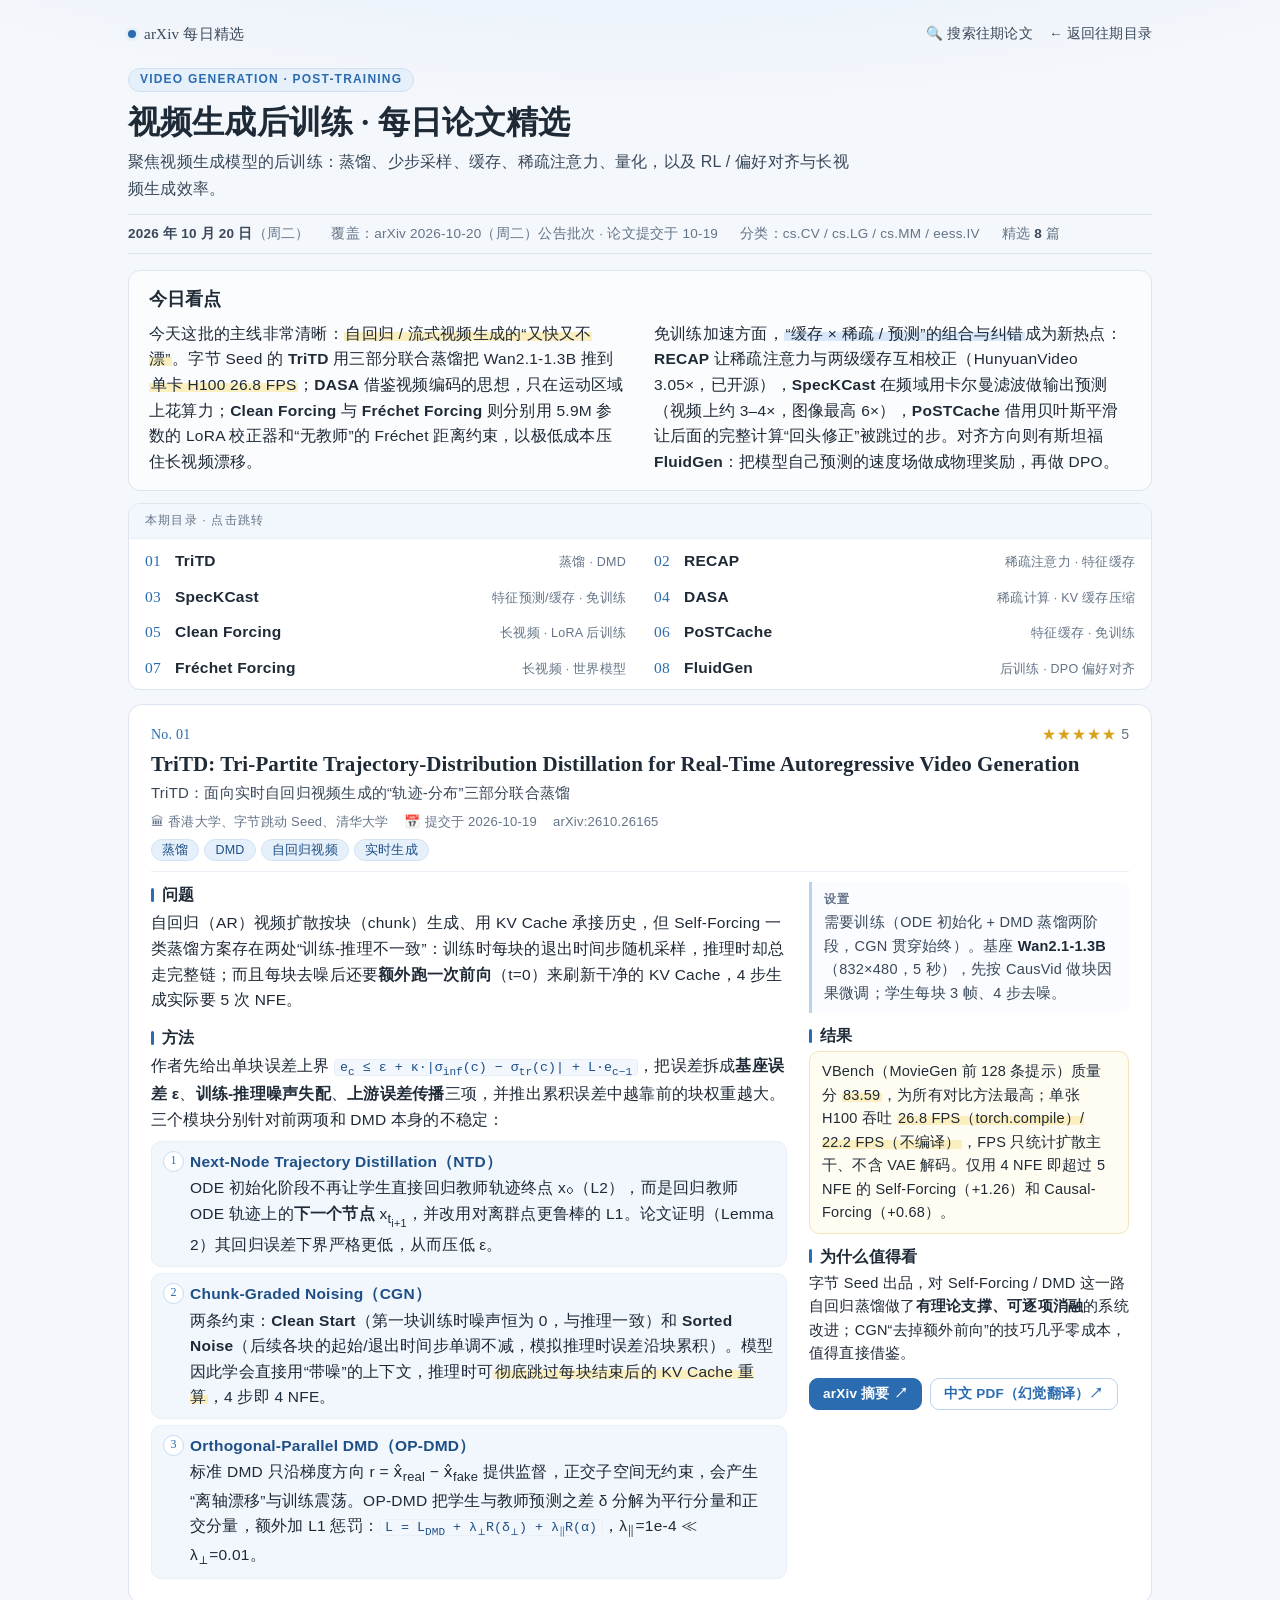
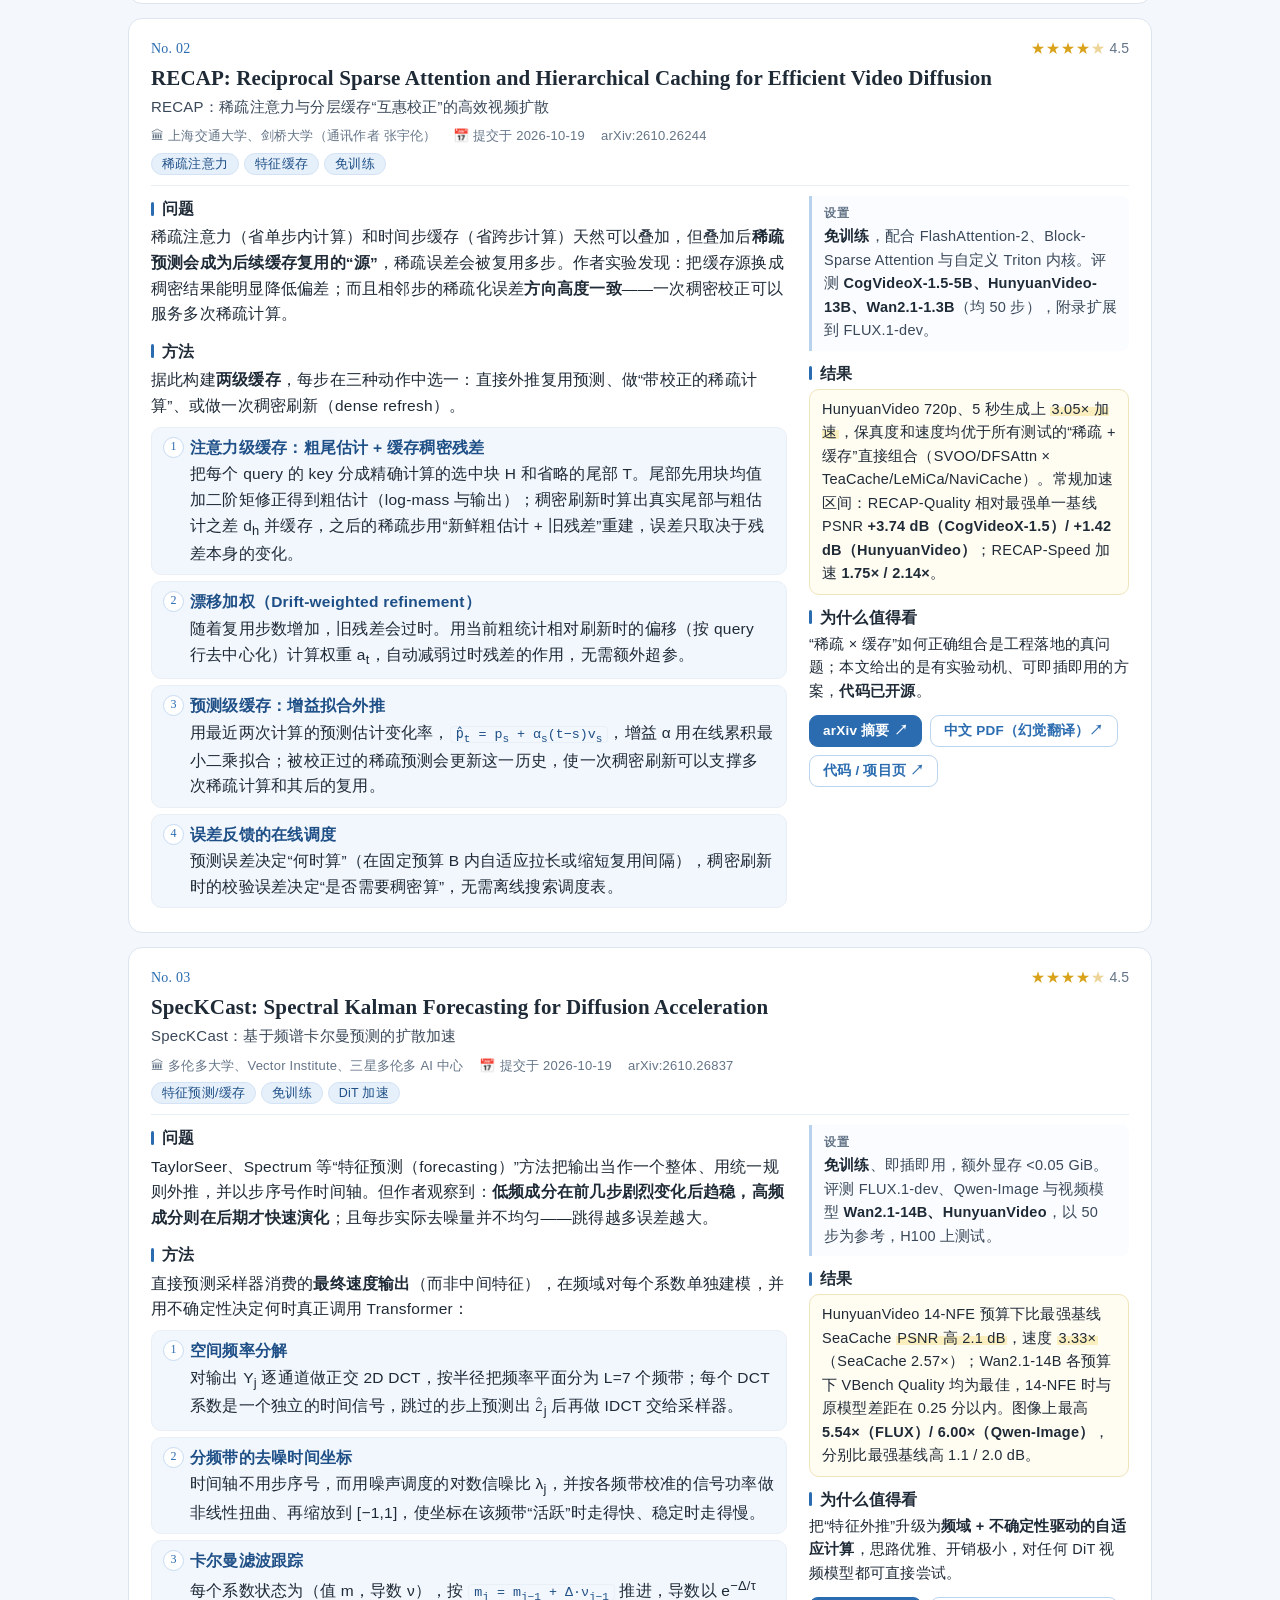
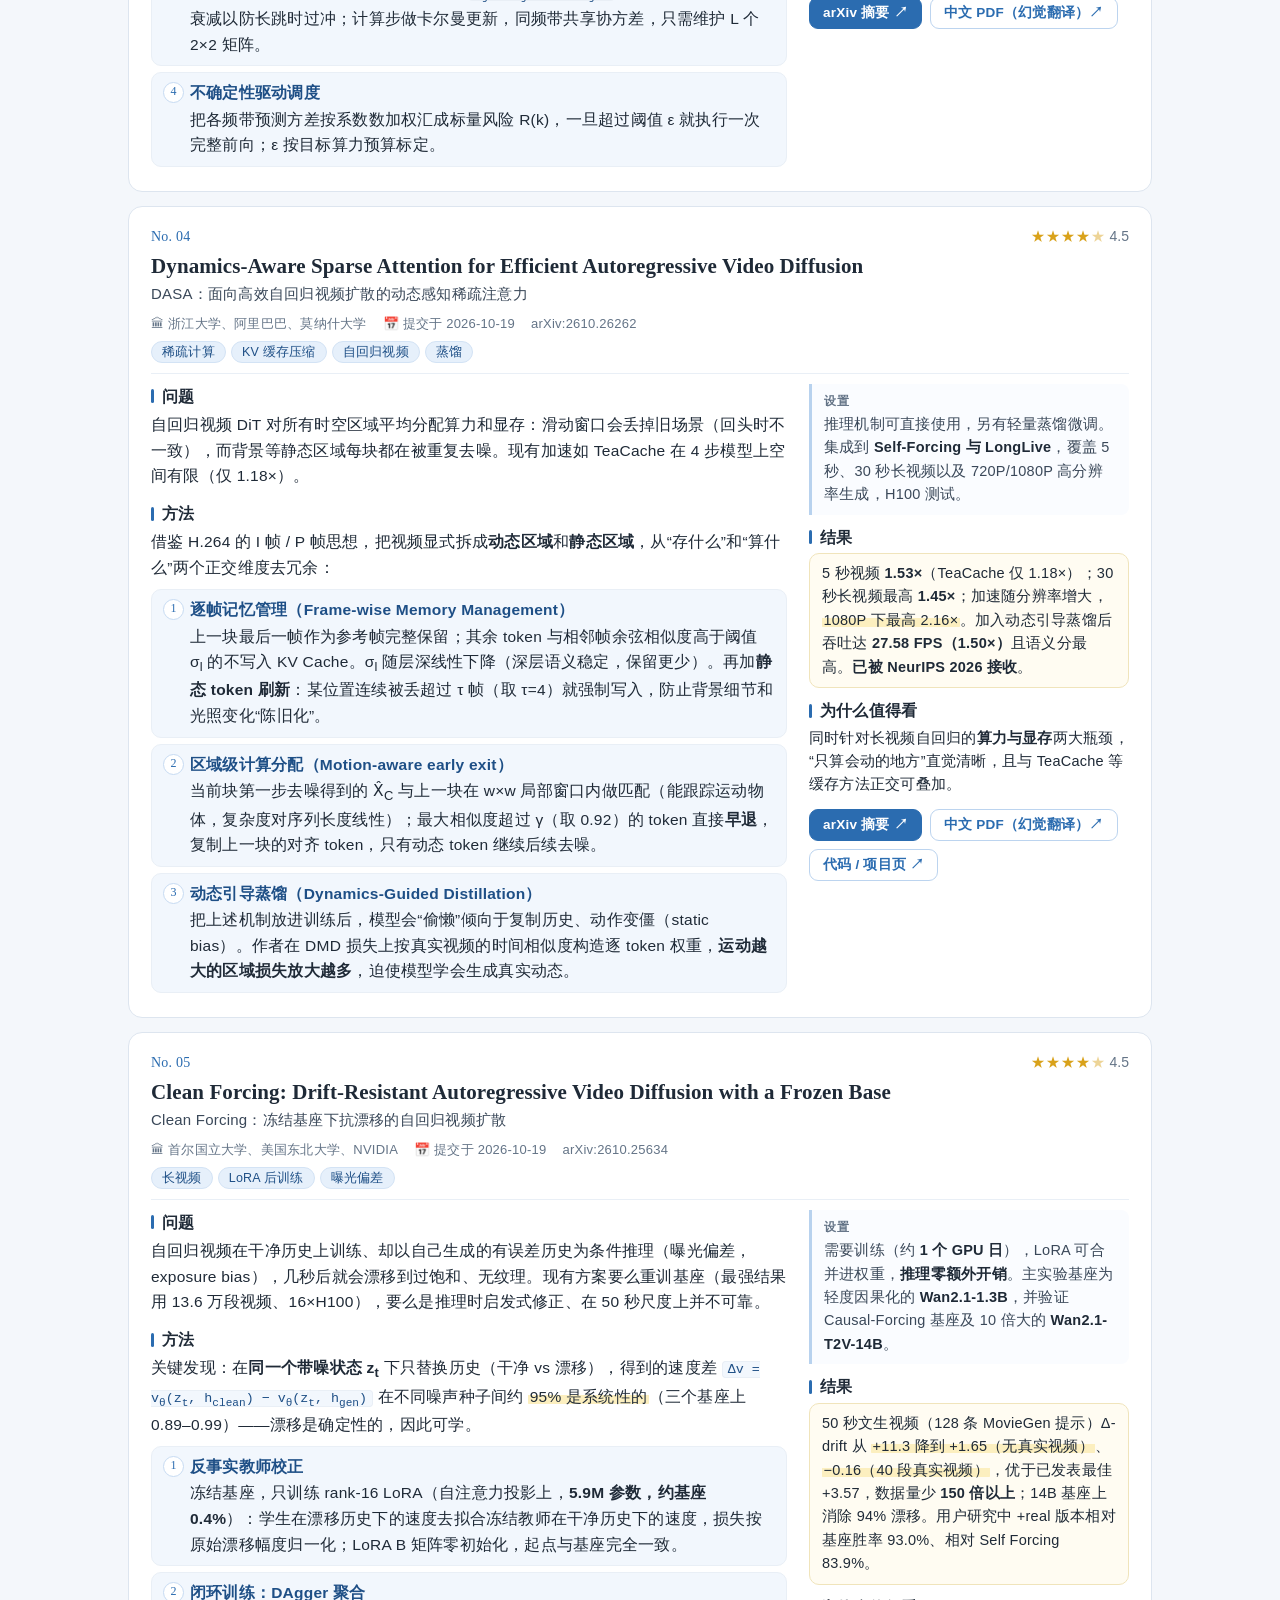
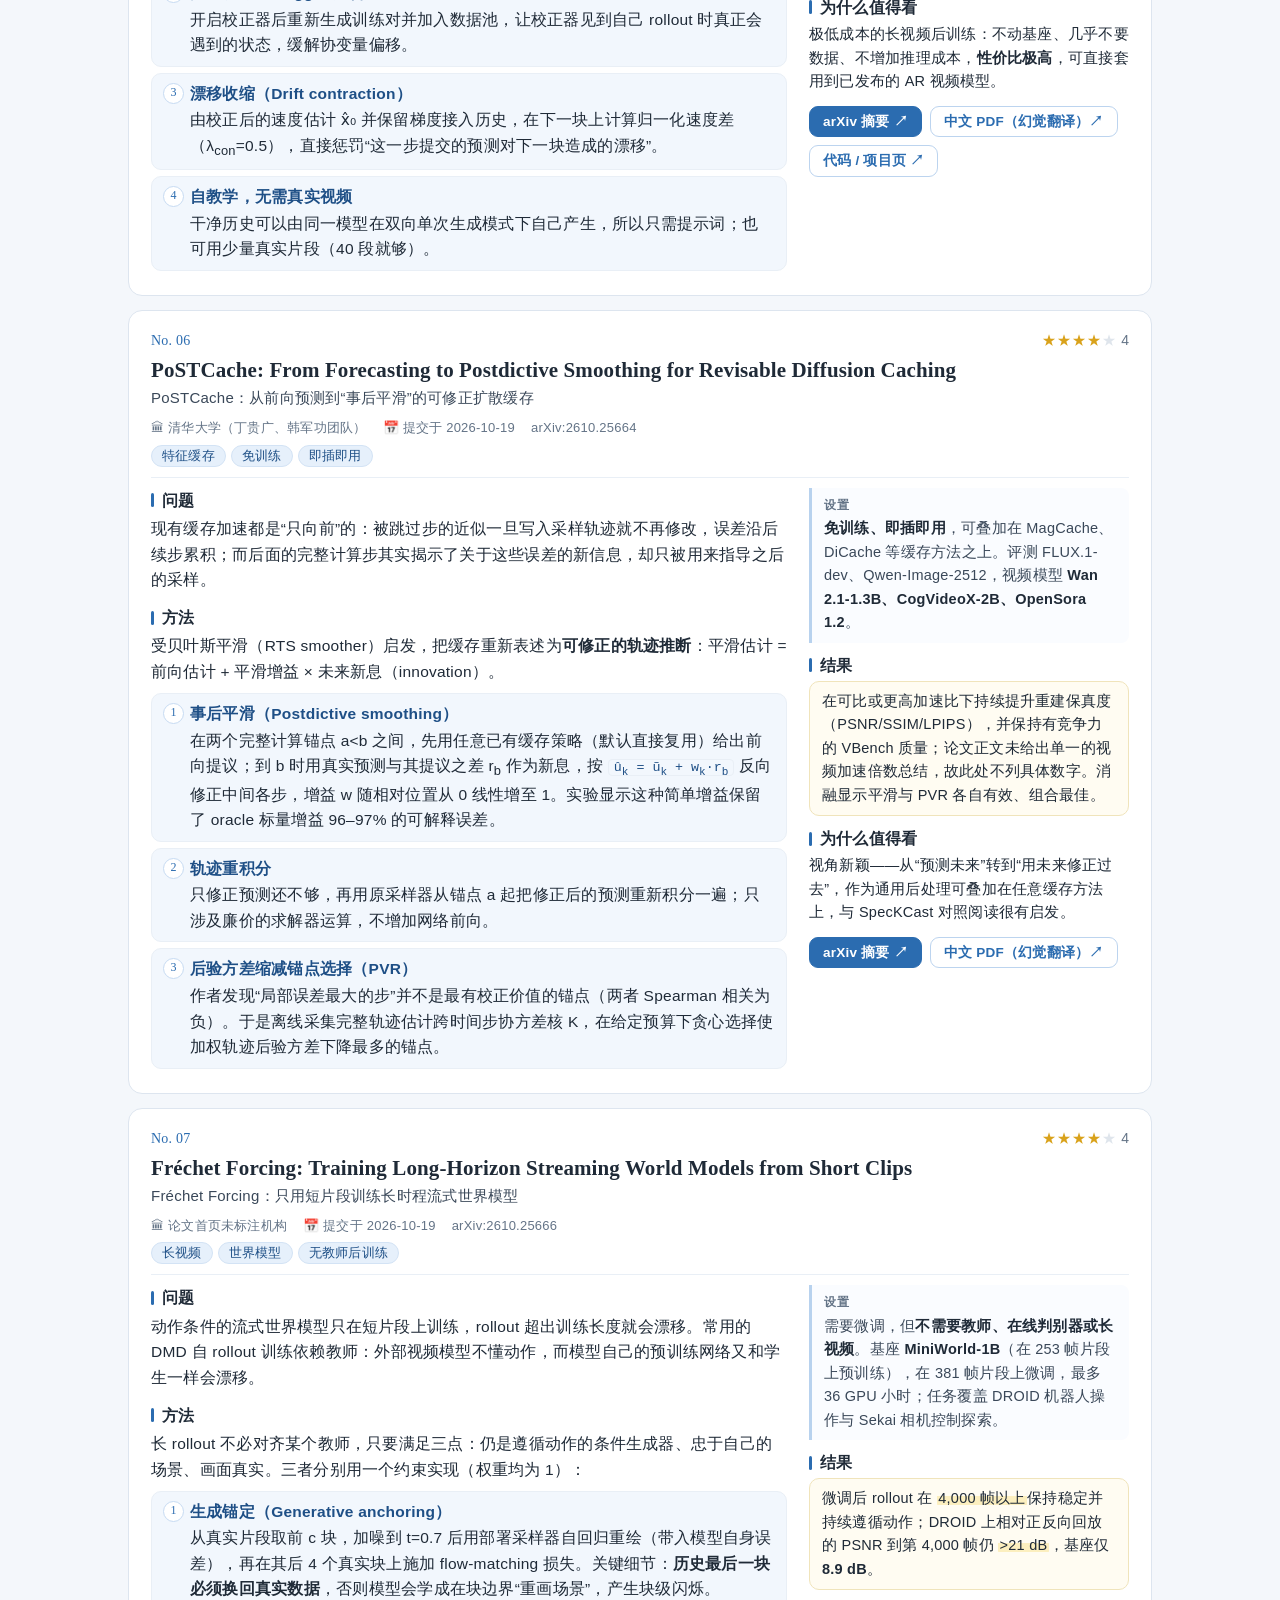
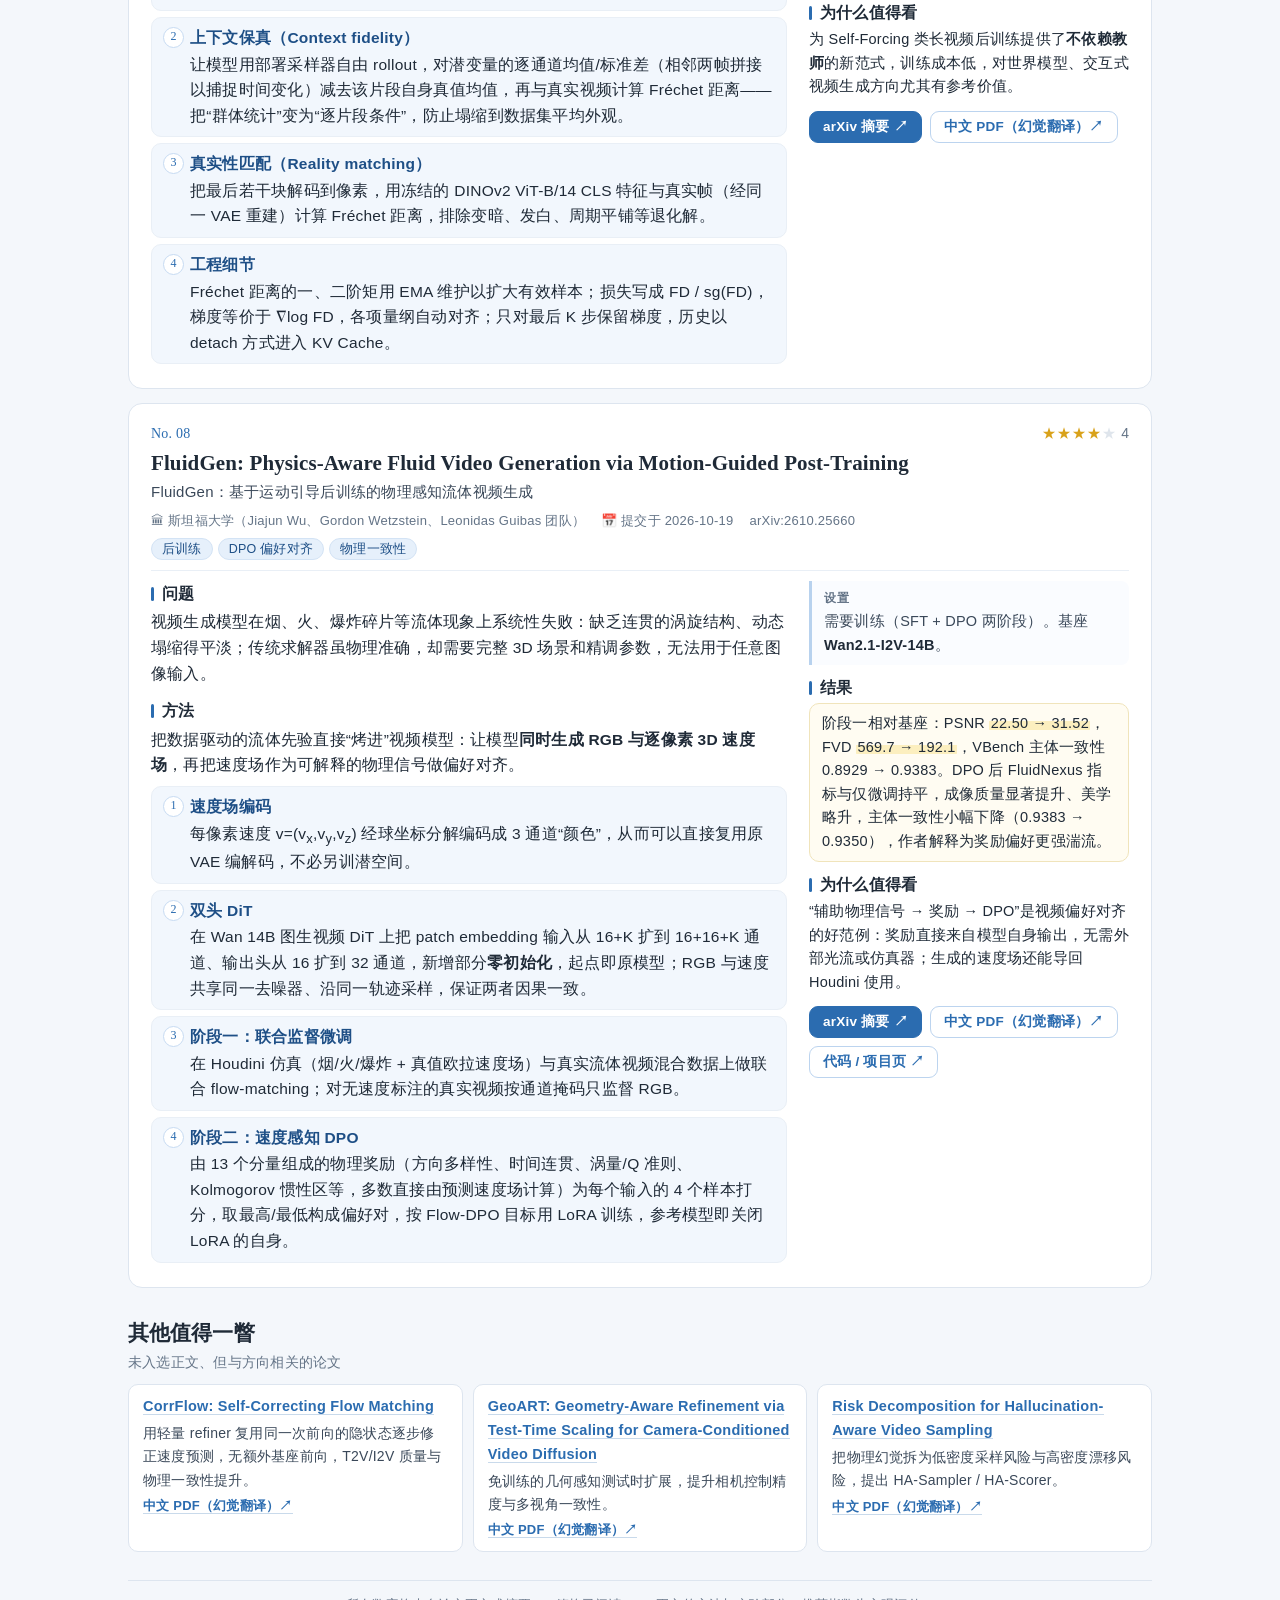
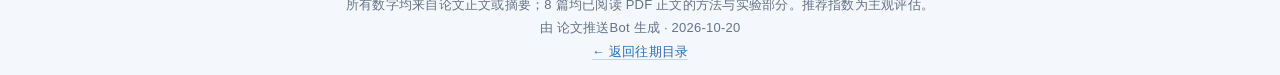
==== commit 043ff6bd: "hjfy.top Chinese PDF links; client-side smart search (search.html + search-index.json)" ====
--- a/digests/2026-10-20.html
+++ b/digests/2026-10-20.html
@@ -114,10 +114,47 @@
   .issue,.issue.latest{padding:14px}
   .issue.latest .d{font-size:20px}
 }
+/* 顶部链接与搜索入口 */
+.toplinks{display:flex;gap:16px}
+.qs{display:flex;gap:8px;margin:12px 0 2px;max-width:640px}
+.qs input{flex:1}
+input[type=search],input[type=date],select{font:inherit;font-size:14.5px;color:var(--ink);background:#fff;border:1px solid #cddbeb;border-radius:9px;padding:5px 10px;outline:none}
+input[type=search]:focus,input[type=date]:focus,select:focus{border-color:var(--blue);box-shadow:0 0 0 3px var(--blue-l)}
+.sbox{position:relative;margin:10px 0 8px}
+.sbox input{width:100%;font-size:16.5px;padding:10px 44px 10px 14px;border-radius:12px}
+kbd{font-family:var(--mono);font-size:12px;color:var(--muted);border:1px solid var(--line);border-bottom-width:2px;border-radius:5px;padding:0 6px;background:#fff}
+.sbox kbd{position:absolute;right:12px;top:50%;transform:translateY(-50%)}
+.filters{border:1px solid var(--line);background:var(--paper);border-radius:12px;padding:8px 14px;display:flex;flex-direction:column;gap:6px;font-size:14px}
+.frow{display:flex;flex-wrap:wrap;align-items:center;gap:6px}
+.fl{font-size:12.5px;font-weight:600;color:var(--muted);letter-spacing:.06em;min-width:34px}
+.muted{color:var(--muted)}
+.chk{display:inline-flex;align-items:center;gap:4px;margin-left:14px;color:var(--ink2)}
+.tagbtn{cursor:pointer;font:inherit;font-size:12.5px}
+.tagbtn .cnt{color:var(--faint);font-size:11.5px}
+.tagbtn.on{background:var(--blue);color:#fff;border-color:var(--blue)} .tagbtn.on .cnt{color:#d6e6fa}
+.btn.sm{font-size:13px;padding:3px 11px}
+button.btn{cursor:pointer;font-family:inherit}
+.stat{font-size:13.5px;color:var(--muted);margin:12px 0 2px}
+.exp{font-size:13px;color:var(--muted);margin-bottom:4px}
+.hit{background:var(--card);border:1px solid var(--line);border-radius:12px;padding:12px 18px;margin-top:10px}
+.hit.brief{background:var(--paper)}
+.hit-top{display:flex;align-items:center;gap:10px;font-size:13px;color:var(--muted)}
+.hit-top .stars{margin-left:auto}
+.hit h3{font-size:18px;margin:2px 0 0;line-height:1.4}
+.hit h3 a{border:none;color:var(--ink)} .hit h3 a:hover{color:var(--blue)}
+.hit-en{font-family:var(--sans);font-weight:400;font-size:14.5px;color:var(--ink2)}
+.hit-zh{font-size:14.5px;color:var(--ink2)}
+.hit-meta{font-size:13px;color:var(--muted)}
+.snip{font-size:14.5px;color:var(--ink2);margin:6px 0 0;max-width:var(--measure)}
+.sf{display:inline-block;font-size:12px;font-weight:600;color:var(--blue);background:var(--blue-l);border-radius:5px;padding:0 6px;margin-right:6px}
+.hit .actions{margin-top:8px}
+.empty{padding:30px;text-align:center;color:var(--muted);border:1px dashed var(--line);border-radius:12px;margin-top:10px}
+.others .ol{display:block;font-size:13px;margin-top:3px}
+@media (max-width:640px){ .toplinks{gap:10px;font-size:13px} .chk{margin-left:0} .fl[style]{margin-left:0!important} }
 
 </style></head><body>
 <div class="wrap">
-<div class="topbar"><span class="brand"><span class="dot"></span>arXiv 每日精选</span><a href="../index.html">← 返回往期目录</a></div>
+<div class="topbar"><span class="brand"><span class="dot"></span>arXiv 每日精选</span><span class="toplinks"><a href="../search.html">🔍 搜索往期论文</a><a href="../index.html">← 返回往期目录</a></span></div>
 <span class="eyebrow">Video Generation · Post-Training</span>
 <h1 class="title">视频生成后训练 · 每日论文精选</h1>
 <p class="lede">聚焦视频生成模型的后训练：蒸馏、少步采样、缓存、稀疏注意力、量化，以及 RL / 偏好对齐与长视频生成效率。</p>
@@ -144,7 +181,7 @@
 <aside class="side"><div class="setup"><div class="side-h">设置</div>需要训练（ODE 初始化 + DMD 蒸馏两阶段，CGN 贯穿始终）。基座 <b>Wan2.1-1.3B</b>（832×480，5 秒），先按 CausVid 做块因果微调；学生每块 3 帧、4 步去噪。</div>
 <div class="blk"><div class="blk-h">结果</div><div class="results">VBench（MovieGen 前 128 条提示）质量分 <mark>83.59</mark>，为所有对比方法最高；单张 H100 吞吐 <mark>26.8 FPS（torch.compile）/ 22.2 FPS（不编译）</mark>，FPS 只统计扩散主干、不含 VAE 解码。仅用 4 NFE 即超过 5 NFE 的 Self-Forcing（+1.26）和 Causal-Forcing（+0.68）。</div></div>
 <div class="blk"><div class="blk-h">为什么值得看</div><p>字节 Seed 出品，对 Self-Forcing / DMD 这一路自回归蒸馏做了<b>有理论支撑、可逐项消融</b>的系统改进；CGN“去掉额外前向”的技巧几乎零成本，值得直接借鉴。</p></div>
-<div class="actions"><a class="btn" href="https://arxiv.org/abs/2610.26165" target="_blank" rel="noopener">arXiv 摘要 ↗</a><a class="btn ghost" href="https://arxiv.org/pdf/2610.26165" target="_blank" rel="noopener">PDF ↗</a></div></aside></div>
+<div class="actions"><a class="btn" href="https://arxiv.org/abs/2610.26165" target="_blank" rel="noopener">arXiv 摘要 ↗</a><a class="btn ghost" href="https://hjfy.top/arxiv/2610.26165" target="_blank" rel="noopener" title="幻觉翻译中文版；尚未翻译的论文需在该站登录后自动创建翻译">中文 PDF（幻觉翻译）↗</a></div></aside></div>
 </article>
 <article class="paper" id="p2">
 <div class="paper-top"><span class="paper-no">No. 02</span><span class="stars" title="推荐指数">★★★★<span style="opacity:.45">★</span><span class="off"></span><span class="sc">4.5</span></span></div>
@@ -157,7 +194,7 @@
 <aside class="side"><div class="setup"><div class="side-h">设置</div><b>免训练</b>，配合 FlashAttention-2、Block-Sparse Attention 与自定义 Triton 内核。评测 <b>CogVideoX-1.5-5B、HunyuanVideo-13B、Wan2.1-1.3B</b>（均 50 步），附录扩展到 FLUX.1-dev。</div>
 <div class="blk"><div class="blk-h">结果</div><div class="results">HunyuanVideo 720p、5 秒生成上 <mark>3.05× 加速</mark>，保真度和速度均优于所有测试的“稀疏 + 缓存”直接组合（SVOO/DFSAttn × TeaCache/LeMiCa/NaviCache）。常规加速区间：RECAP-Quality 相对最强单一基线 PSNR <b>+3.74 dB（CogVideoX-1.5）/ +1.42 dB（HunyuanVideo）</b>；RECAP-Speed 加速 <b>1.75× / 2.14×</b>。</div></div>
 <div class="blk"><div class="blk-h">为什么值得看</div><p>“稀疏 × 缓存”如何正确组合是工程落地的真问题；本文给出的是有实验动机、可即插即用的方案，<b>代码已开源</b>。</p></div>
-<div class="actions"><a class="btn" href="https://arxiv.org/abs/2610.26244" target="_blank" rel="noopener">arXiv 摘要 ↗</a><a class="btn ghost" href="https://arxiv.org/pdf/2610.26244" target="_blank" rel="noopener">PDF ↗</a><a class="btn ghost" href="https://github.com/lyraxtg/RECAP" target="_blank" rel="noopener">代码 / 项目页 ↗</a></div></aside></div>
+<div class="actions"><a class="btn" href="https://arxiv.org/abs/2610.26244" target="_blank" rel="noopener">arXiv 摘要 ↗</a><a class="btn ghost" href="https://hjfy.top/arxiv/2610.26244" target="_blank" rel="noopener" title="幻觉翻译中文版；尚未翻译的论文需在该站登录后自动创建翻译">中文 PDF（幻觉翻译）↗</a><a class="btn ghost" href="https://github.com/lyraxtg/RECAP" target="_blank" rel="noopener">代码 / 项目页 ↗</a></div></aside></div>
 </article>
 <article class="paper" id="p3">
 <div class="paper-top"><span class="paper-no">No. 03</span><span class="stars" title="推荐指数">★★★★<span style="opacity:.45">★</span><span class="off"></span><span class="sc">4.5</span></span></div>
@@ -170,7 +207,7 @@
 <aside class="side"><div class="setup"><div class="side-h">设置</div><b>免训练</b>、即插即用，额外显存 &lt;0.05 GiB。评测 FLUX.1-dev、Qwen-Image 与视频模型 <b>Wan2.1-14B、HunyuanVideo</b>，以 50 步为参考，H100 上测试。</div>
 <div class="blk"><div class="blk-h">结果</div><div class="results">HunyuanVideo 14-NFE 预算下比最强基线 SeaCache <mark>PSNR 高 2.1 dB</mark>，速度 <mark>3.33×</mark>（SeaCache 2.57×）；Wan2.1-14B 各预算下 VBench Quality 均为最佳，14-NFE 时与原模型差距在 0.25 分以内。图像上最高 <b>5.54×（FLUX）/ 6.00×（Qwen-Image）</b>，分别比最强基线高 1.1 / 2.0 dB。</div></div>
 <div class="blk"><div class="blk-h">为什么值得看</div><p>把“特征外推”升级为<b>频域 + 不确定性驱动的自适应计算</b>，思路优雅、开销极小，对任何 DiT 视频模型都可直接尝试。</p></div>
-<div class="actions"><a class="btn" href="https://arxiv.org/abs/2610.26837" target="_blank" rel="noopener">arXiv 摘要 ↗</a><a class="btn ghost" href="https://arxiv.org/pdf/2610.26837" target="_blank" rel="noopener">PDF ↗</a></div></aside></div>
+<div class="actions"><a class="btn" href="https://arxiv.org/abs/2610.26837" target="_blank" rel="noopener">arXiv 摘要 ↗</a><a class="btn ghost" href="https://hjfy.top/arxiv/2610.26837" target="_blank" rel="noopener" title="幻觉翻译中文版；尚未翻译的论文需在该站登录后自动创建翻译">中文 PDF（幻觉翻译）↗</a></div></aside></div>
 </article>
 <article class="paper" id="p4">
 <div class="paper-top"><span class="paper-no">No. 04</span><span class="stars" title="推荐指数">★★★★<span style="opacity:.45">★</span><span class="off"></span><span class="sc">4.5</span></span></div>
@@ -183,7 +220,7 @@
 <aside class="side"><div class="setup"><div class="side-h">设置</div>推理机制可直接使用，另有轻量蒸馏微调。集成到 <b>Self-Forcing 与 LongLive</b>，覆盖 5 秒、30 秒长视频以及 720P/1080P 高分辨率生成，H100 测试。</div>
 <div class="blk"><div class="blk-h">结果</div><div class="results">5 秒视频 <b>1.53×</b>（TeaCache 仅 1.18×）；30 秒长视频最高 <b>1.45×</b>；加速随分辨率增大，<mark>1080P 下最高 2.16×</mark>。加入动态引导蒸馏后吞吐达 <b>27.58 FPS（1.50×）</b>且语义分最高。<b>已被 NeurIPS 2026 接收</b>。</div></div>
 <div class="blk"><div class="blk-h">为什么值得看</div><p>同时针对长视频自回归的<b>算力与显存</b>两大瓶颈，“只算会动的地方”直觉清晰，且与 TeaCache 等缓存方法正交可叠加。</p></div>
-<div class="actions"><a class="btn" href="https://arxiv.org/abs/2610.26262" target="_blank" rel="noopener">arXiv 摘要 ↗</a><a class="btn ghost" href="https://arxiv.org/pdf/2610.26262" target="_blank" rel="noopener">PDF ↗</a><a class="btn ghost" href="https://yuanyu0.github.io/DASA/" target="_blank" rel="noopener">代码 / 项目页 ↗</a></div></aside></div>
+<div class="actions"><a class="btn" href="https://arxiv.org/abs/2610.26262" target="_blank" rel="noopener">arXiv 摘要 ↗</a><a class="btn ghost" href="https://hjfy.top/arxiv/2610.26262" target="_blank" rel="noopener" title="幻觉翻译中文版；尚未翻译的论文需在该站登录后自动创建翻译">中文 PDF（幻觉翻译）↗</a><a class="btn ghost" href="https://yuanyu0.github.io/DASA/" target="_blank" rel="noopener">代码 / 项目页 ↗</a></div></aside></div>
 </article>
 <article class="paper" id="p5">
 <div class="paper-top"><span class="paper-no">No. 05</span><span class="stars" title="推荐指数">★★★★<span style="opacity:.45">★</span><span class="off"></span><span class="sc">4.5</span></span></div>
@@ -196,7 +233,7 @@
 <aside class="side"><div class="setup"><div class="side-h">设置</div>需要训练（约 <b>1 个 GPU 日</b>），LoRA 可合并进权重，<b>推理零额外开销</b>。主实验基座为轻度因果化的 <b>Wan2.1-1.3B</b>，并验证 Causal-Forcing 基座及 10 倍大的 <b>Wan2.1-T2V-14B</b>。</div>
 <div class="blk"><div class="blk-h">结果</div><div class="results">50 秒文生视频（128 条 MovieGen 提示）Δ-drift 从 <mark>+11.3 降到 +1.65（无真实视频）</mark>、<mark>−0.16（40 段真实视频）</mark>，优于已发表最佳 +3.57，数据量少 <b>150 倍以上</b>；14B 基座上消除 94% 漂移。用户研究中 +real 版本相对基座胜率 93.0%、相对 Self Forcing 83.9%。</div></div>
 <div class="blk"><div class="blk-h">为什么值得看</div><p>极低成本的长视频后训练：不动基座、几乎不要数据、不增加推理成本，<b>性价比极高</b>，可直接套用到已发布的 AR 视频模型。</p></div>
-<div class="actions"><a class="btn" href="https://arxiv.org/abs/2610.25634" target="_blank" rel="noopener">arXiv 摘要 ↗</a><a class="btn ghost" href="https://arxiv.org/pdf/2610.25634" target="_blank" rel="noopener">PDF ↗</a><a class="btn ghost" href="https://clean-forcing.github.io/" target="_blank" rel="noopener">代码 / 项目页 ↗</a></div></aside></div>
+<div class="actions"><a class="btn" href="https://arxiv.org/abs/2610.25634" target="_blank" rel="noopener">arXiv 摘要 ↗</a><a class="btn ghost" href="https://hjfy.top/arxiv/2610.25634" target="_blank" rel="noopener" title="幻觉翻译中文版；尚未翻译的论文需在该站登录后自动创建翻译">中文 PDF（幻觉翻译）↗</a><a class="btn ghost" href="https://clean-forcing.github.io/" target="_blank" rel="noopener">代码 / 项目页 ↗</a></div></aside></div>
 </article>
 <article class="paper" id="p6">
 <div class="paper-top"><span class="paper-no">No. 06</span><span class="stars" title="推荐指数">★★★★<span class="off">★</span><span class="sc">4</span></span></div>
@@ -209,7 +246,7 @@
 <aside class="side"><div class="setup"><div class="side-h">设置</div><b>免训练、即插即用</b>，可叠加在 MagCache、DiCache 等缓存方法之上。评测 FLUX.1-dev、Qwen-Image-2512，视频模型 <b>Wan 2.1-1.3B、CogVideoX-2B、OpenSora 1.2</b>。</div>
 <div class="blk"><div class="blk-h">结果</div><div class="results">在可比或更高加速比下持续提升重建保真度（PSNR/SSIM/LPIPS），并保持有竞争力的 VBench 质量；论文正文未给出单一的视频加速倍数总结，故此处不列具体数字。消融显示平滑与 PVR 各自有效、组合最佳。</div></div>
 <div class="blk"><div class="blk-h">为什么值得看</div><p>视角新颖——从“预测未来”转到“用未来修正过去”，作为通用后处理可叠加在任意缓存方法上，与 SpecKCast 对照阅读很有启发。</p></div>
-<div class="actions"><a class="btn" href="https://arxiv.org/abs/2610.25664" target="_blank" rel="noopener">arXiv 摘要 ↗</a><a class="btn ghost" href="https://arxiv.org/pdf/2610.25664" target="_blank" rel="noopener">PDF ↗</a></div></aside></div>
+<div class="actions"><a class="btn" href="https://arxiv.org/abs/2610.25664" target="_blank" rel="noopener">arXiv 摘要 ↗</a><a class="btn ghost" href="https://hjfy.top/arxiv/2610.25664" target="_blank" rel="noopener" title="幻觉翻译中文版；尚未翻译的论文需在该站登录后自动创建翻译">中文 PDF（幻觉翻译）↗</a></div></aside></div>
 </article>
 <article class="paper" id="p7">
 <div class="paper-top"><span class="paper-no">No. 07</span><span class="stars" title="推荐指数">★★★★<span class="off">★</span><span class="sc">4</span></span></div>
@@ -222,7 +259,7 @@
 <aside class="side"><div class="setup"><div class="side-h">设置</div>需要微调，但<b>不需要教师、在线判别器或长视频</b>。基座 <b>MiniWorld-1B</b>（在 253 帧片段上预训练），在 381 帧片段上微调，最多 36 GPU 小时；任务覆盖 DROID 机器人操作与 Sekai 相机控制探索。</div>
 <div class="blk"><div class="blk-h">结果</div><div class="results">微调后 rollout 在 <mark>4,000 帧以上</mark>保持稳定并持续遵循动作；DROID 上相对正反向回放的 PSNR 到第 4,000 帧仍 <mark>&gt;21 dB</mark>，基座仅 <b>8.9 dB</b>。</div></div>
 <div class="blk"><div class="blk-h">为什么值得看</div><p>为 Self-Forcing 类长视频后训练提供了<b>不依赖教师</b>的新范式，训练成本低，对世界模型、交互式视频生成方向尤其有参考价值。</p></div>
-<div class="actions"><a class="btn" href="https://arxiv.org/abs/2610.25666" target="_blank" rel="noopener">arXiv 摘要 ↗</a><a class="btn ghost" href="https://arxiv.org/pdf/2610.25666" target="_blank" rel="noopener">PDF ↗</a></div></aside></div>
+<div class="actions"><a class="btn" href="https://arxiv.org/abs/2610.25666" target="_blank" rel="noopener">arXiv 摘要 ↗</a><a class="btn ghost" href="https://hjfy.top/arxiv/2610.25666" target="_blank" rel="noopener" title="幻觉翻译中文版；尚未翻译的论文需在该站登录后自动创建翻译">中文 PDF（幻觉翻译）↗</a></div></aside></div>
 </article>
 <article class="paper" id="p8">
 <div class="paper-top"><span class="paper-no">No. 08</span><span class="stars" title="推荐指数">★★★★<span class="off">★</span><span class="sc">4</span></span></div>
@@ -235,11 +272,11 @@
 <aside class="side"><div class="setup"><div class="side-h">设置</div>需要训练（SFT + DPO 两阶段）。基座 <b>Wan2.1-I2V-14B</b>。</div>
 <div class="blk"><div class="blk-h">结果</div><div class="results">阶段一相对基座：PSNR <mark>22.50 → 31.52</mark>，FVD <mark>569.7 → 192.1</mark>，VBench 主体一致性 0.8929 → 0.9383。DPO 后 FluidNexus 指标与仅微调持平，成像质量显著提升、美学略升，主体一致性小幅下降（0.9383 → 0.9350），作者解释为奖励偏好更强湍流。</div></div>
 <div class="blk"><div class="blk-h">为什么值得看</div><p>“辅助物理信号 → 奖励 → DPO”是视频偏好对齐的好范例：奖励直接来自模型自身输出，无需外部光流或仿真器；生成的速度场还能导回 Houdini 使用。</p></div>
-<div class="actions"><a class="btn" href="https://arxiv.org/abs/2610.25660" target="_blank" rel="noopener">arXiv 摘要 ↗</a><a class="btn ghost" href="https://arxiv.org/pdf/2610.25660" target="_blank" rel="noopener">PDF ↗</a><a class="btn ghost" href="https://y-zheng18.github.io/FluidGen/" target="_blank" rel="noopener">代码 / 项目页 ↗</a></div></aside></div>
-</article>
-<h2 class="section-h">其他值得一瞥</h2><p class="section-sub">未入选正文、但与方向相关的论文</p><ul class="others">
-<li><a href="https://arxiv.org/abs/2610.24750" target="_blank" rel="noopener">CorrFlow: Self-Correcting Flow Matching</a><span class="d">用轻量 refiner 复用同一次前向的隐状态逐步修正速度预测，无额外基座前向，T2V/I2V 质量与物理一致性提升。</span></li>
-<li><a href="https://arxiv.org/abs/2610.25273" target="_blank" rel="noopener">GeoART: Geometry-Aware Refinement via Test-Time Scaling for Camera-Conditioned Video Diffusion</a><span class="d">免训练的几何感知测试时扩展，提升相机控制精度与多视角一致性。</span></li>
-<li><a href="https://arxiv.org/abs/2610.26069" target="_blank" rel="noopener">Risk Decomposition for Hallucination-Aware Video Sampling</a><span class="d">把物理幻觉拆为低密度采样风险与高密度漂移风险，提出 HA-Sampler / HA-Scorer。</span></li>
+<div class="actions"><a class="btn" href="https://arxiv.org/abs/2610.25660" target="_blank" rel="noopener">arXiv 摘要 ↗</a><a class="btn ghost" href="https://hjfy.top/arxiv/2610.25660" target="_blank" rel="noopener" title="幻觉翻译中文版；尚未翻译的论文需在该站登录后自动创建翻译">中文 PDF（幻觉翻译）↗</a><a class="btn ghost" href="https://y-zheng18.github.io/FluidGen/" target="_blank" rel="noopener">代码 / 项目页 ↗</a></div></aside></div>
+</article>
+<h2 class="section-h" id="others">其他值得一瞥</h2><p class="section-sub">未入选正文、但与方向相关的论文</p><ul class="others">
+<li><a href="https://arxiv.org/abs/2610.24750" target="_blank" rel="noopener">CorrFlow: Self-Correcting Flow Matching</a><span class="d">用轻量 refiner 复用同一次前向的隐状态逐步修正速度预测，无额外基座前向，T2V/I2V 质量与物理一致性提升。</span><span class="ol"><a href="https://hjfy.top/arxiv/2610.24750" target="_blank" rel="noopener">中文 PDF（幻觉翻译）↗</a></span></li>
+<li><a href="https://arxiv.org/abs/2610.25273" target="_blank" rel="noopener">GeoART: Geometry-Aware Refinement via Test-Time Scaling for Camera-Conditioned Video Diffusion</a><span class="d">免训练的几何感知测试时扩展，提升相机控制精度与多视角一致性。</span><span class="ol"><a href="https://hjfy.top/arxiv/2610.25273" target="_blank" rel="noopener">中文 PDF（幻觉翻译）↗</a></span></li>
+<li><a href="https://arxiv.org/abs/2610.26069" target="_blank" rel="noopener">Risk Decomposition for Hallucination-Aware Video Sampling</a><span class="d">把物理幻觉拆为低密度采样风险与高密度漂移风险，提出 HA-Sampler / HA-Scorer。</span><span class="ol"><a href="https://hjfy.top/arxiv/2610.26069" target="_blank" rel="noopener">中文 PDF（幻觉翻译）↗</a></span></li>
 </ul>
 <footer>所有数字均来自论文正文或摘要；8 篇均已阅读 PDF 正文的方法与实验部分。推荐指数为主观评估。<br>由 论文推送Bot 生成 · 2026-10-20<br><a href="../index.html">← 返回往期目录</a></footer></div></body></html>
